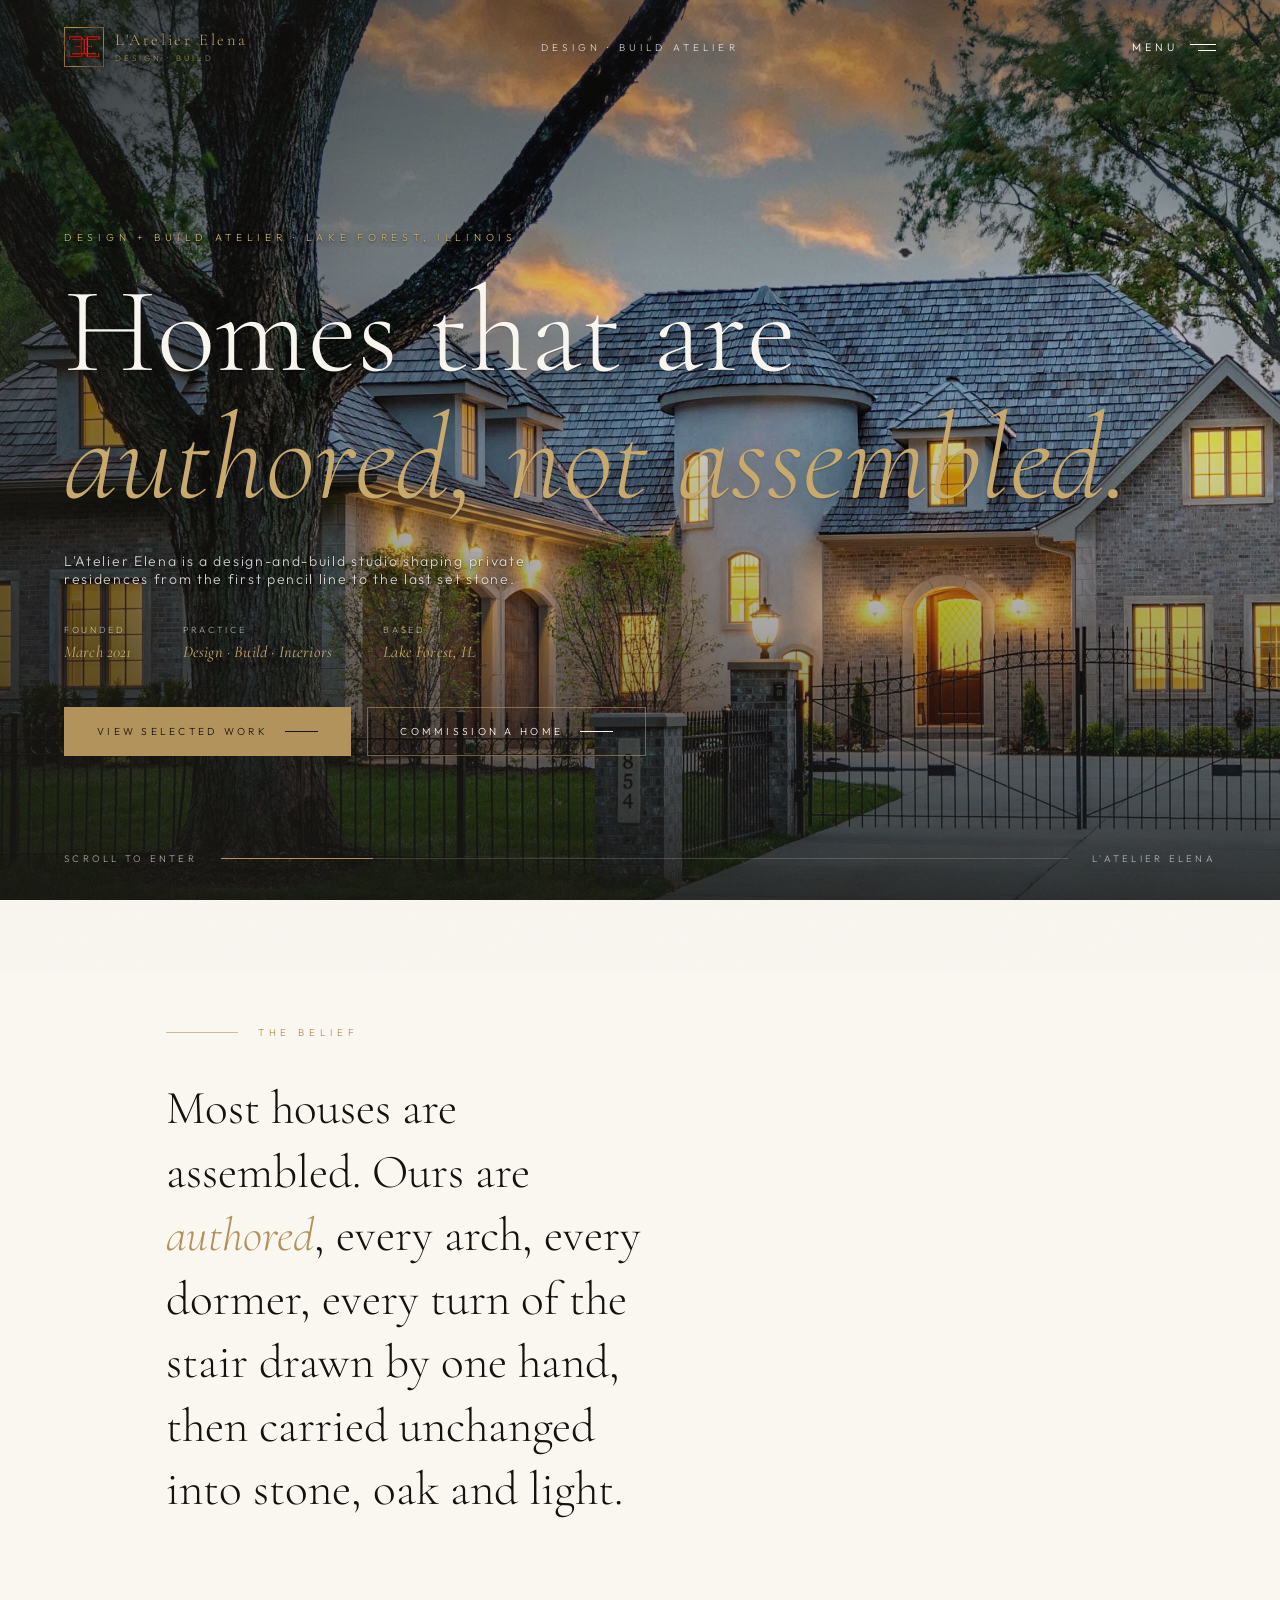
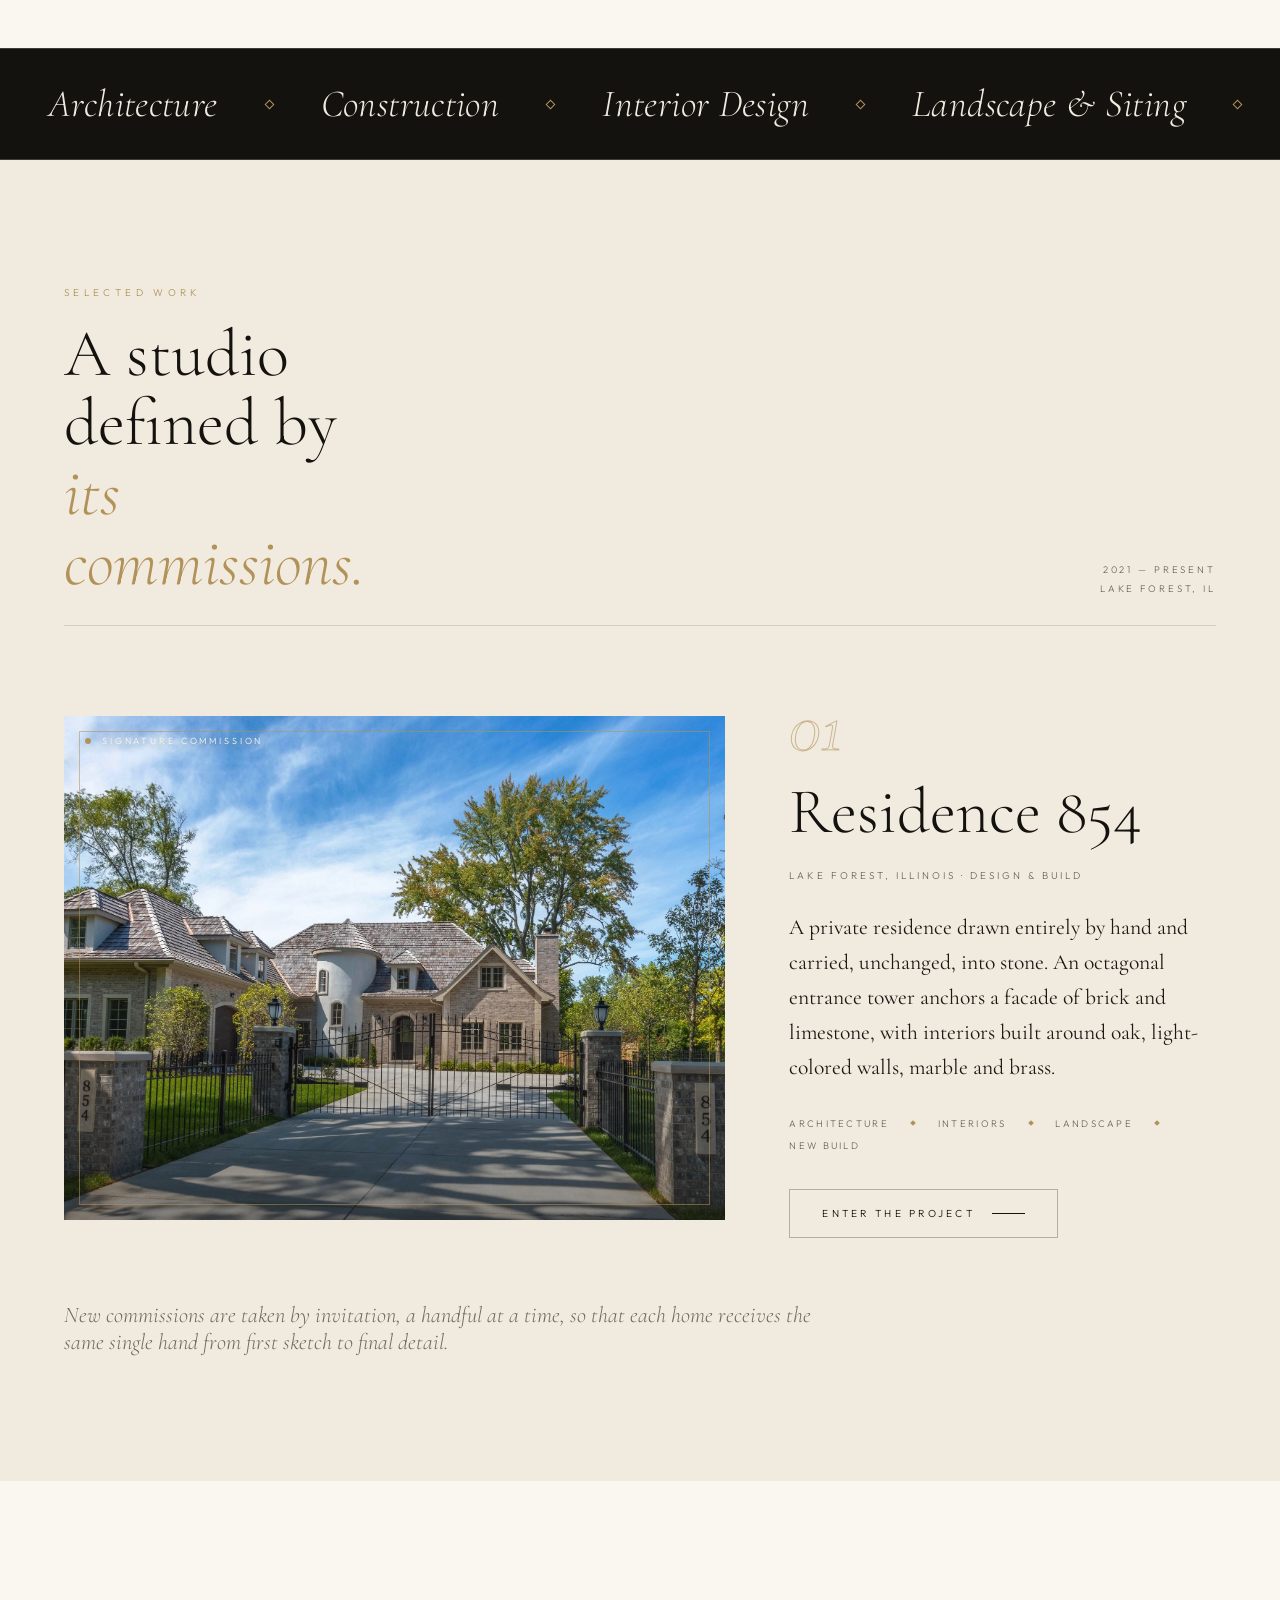
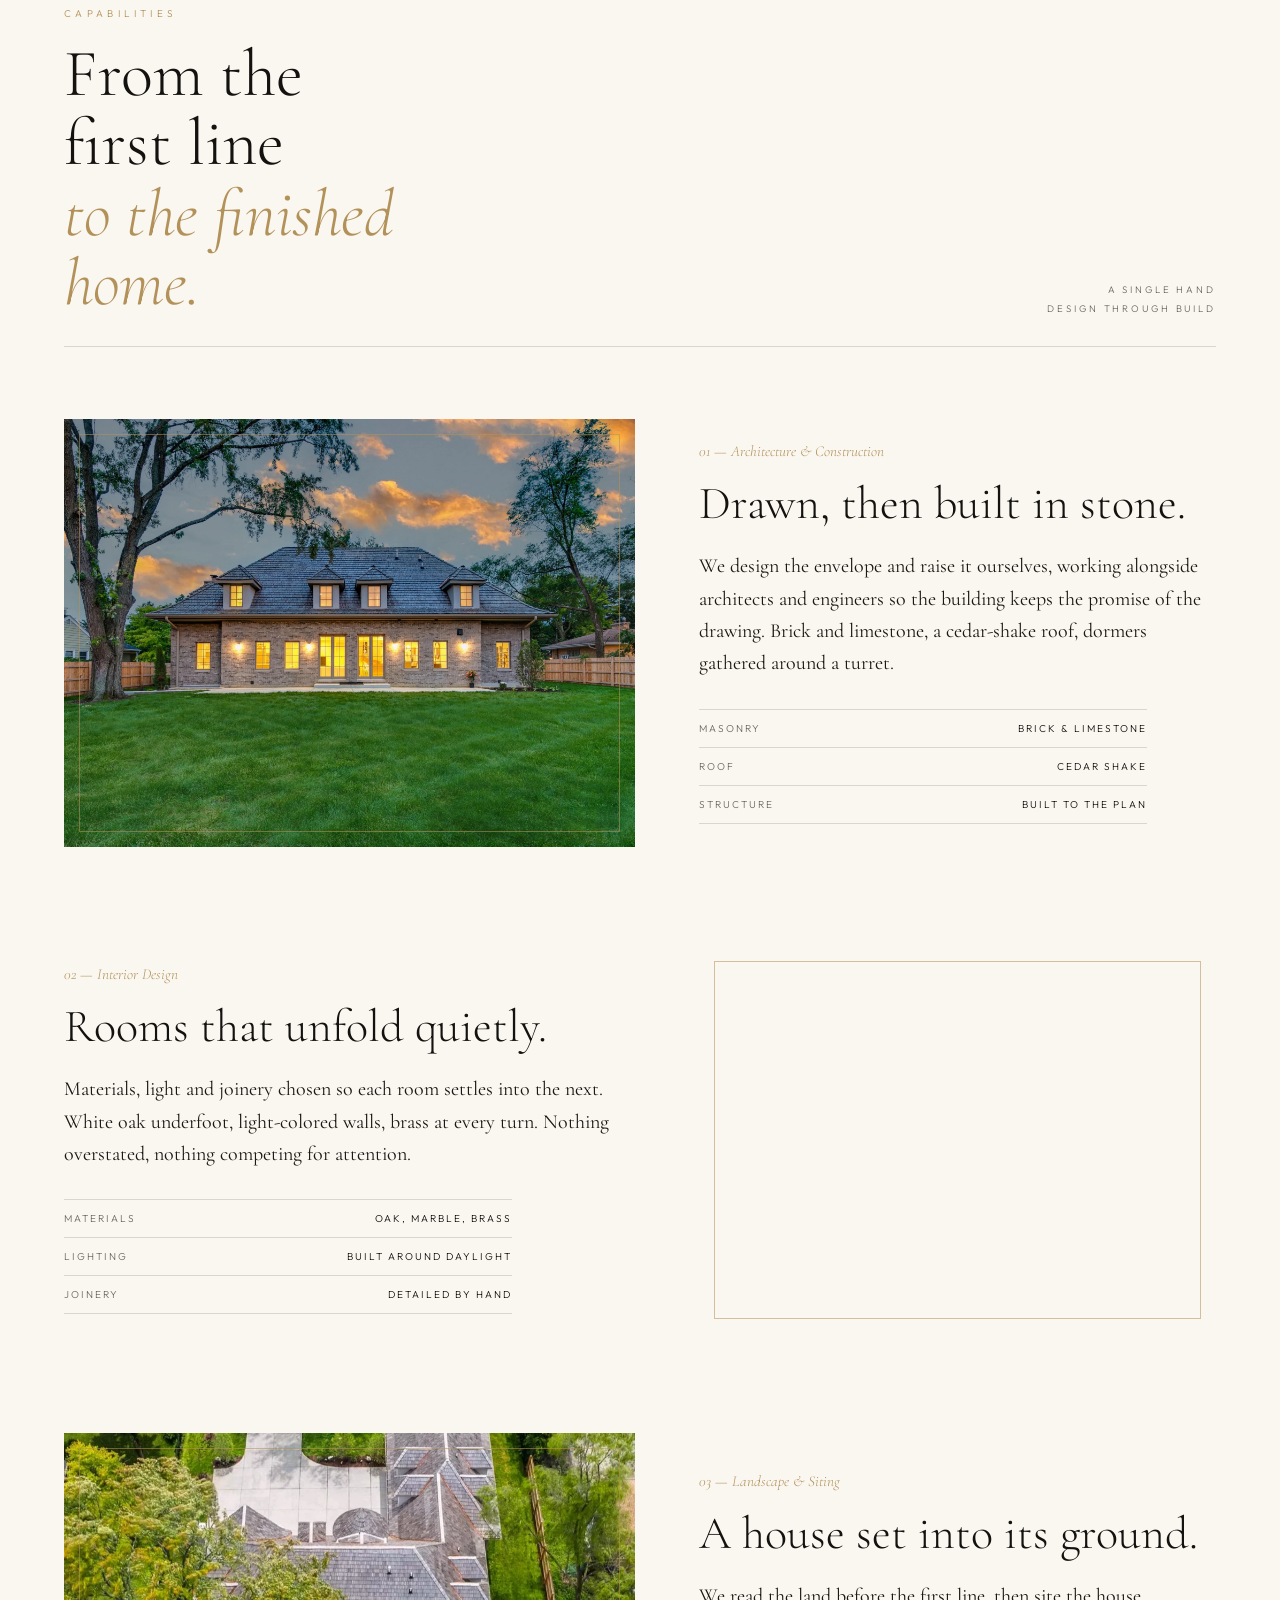
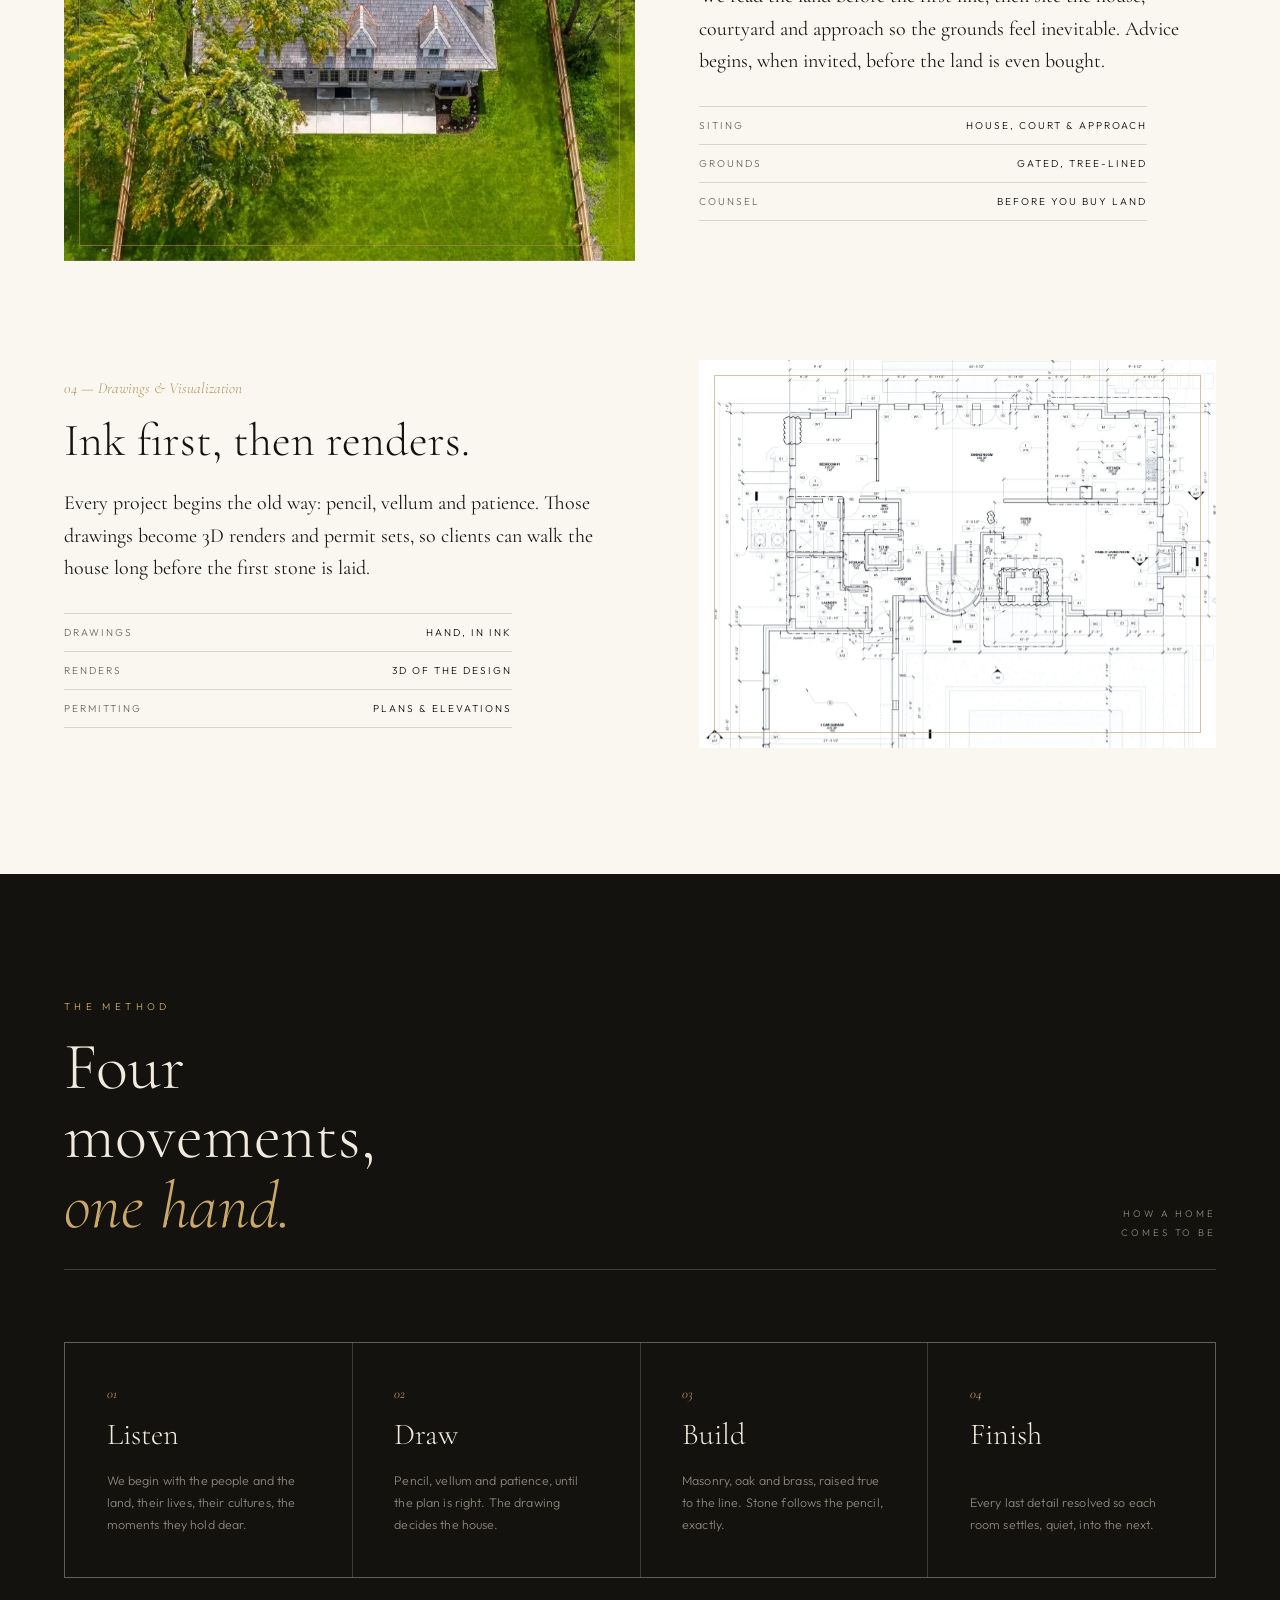
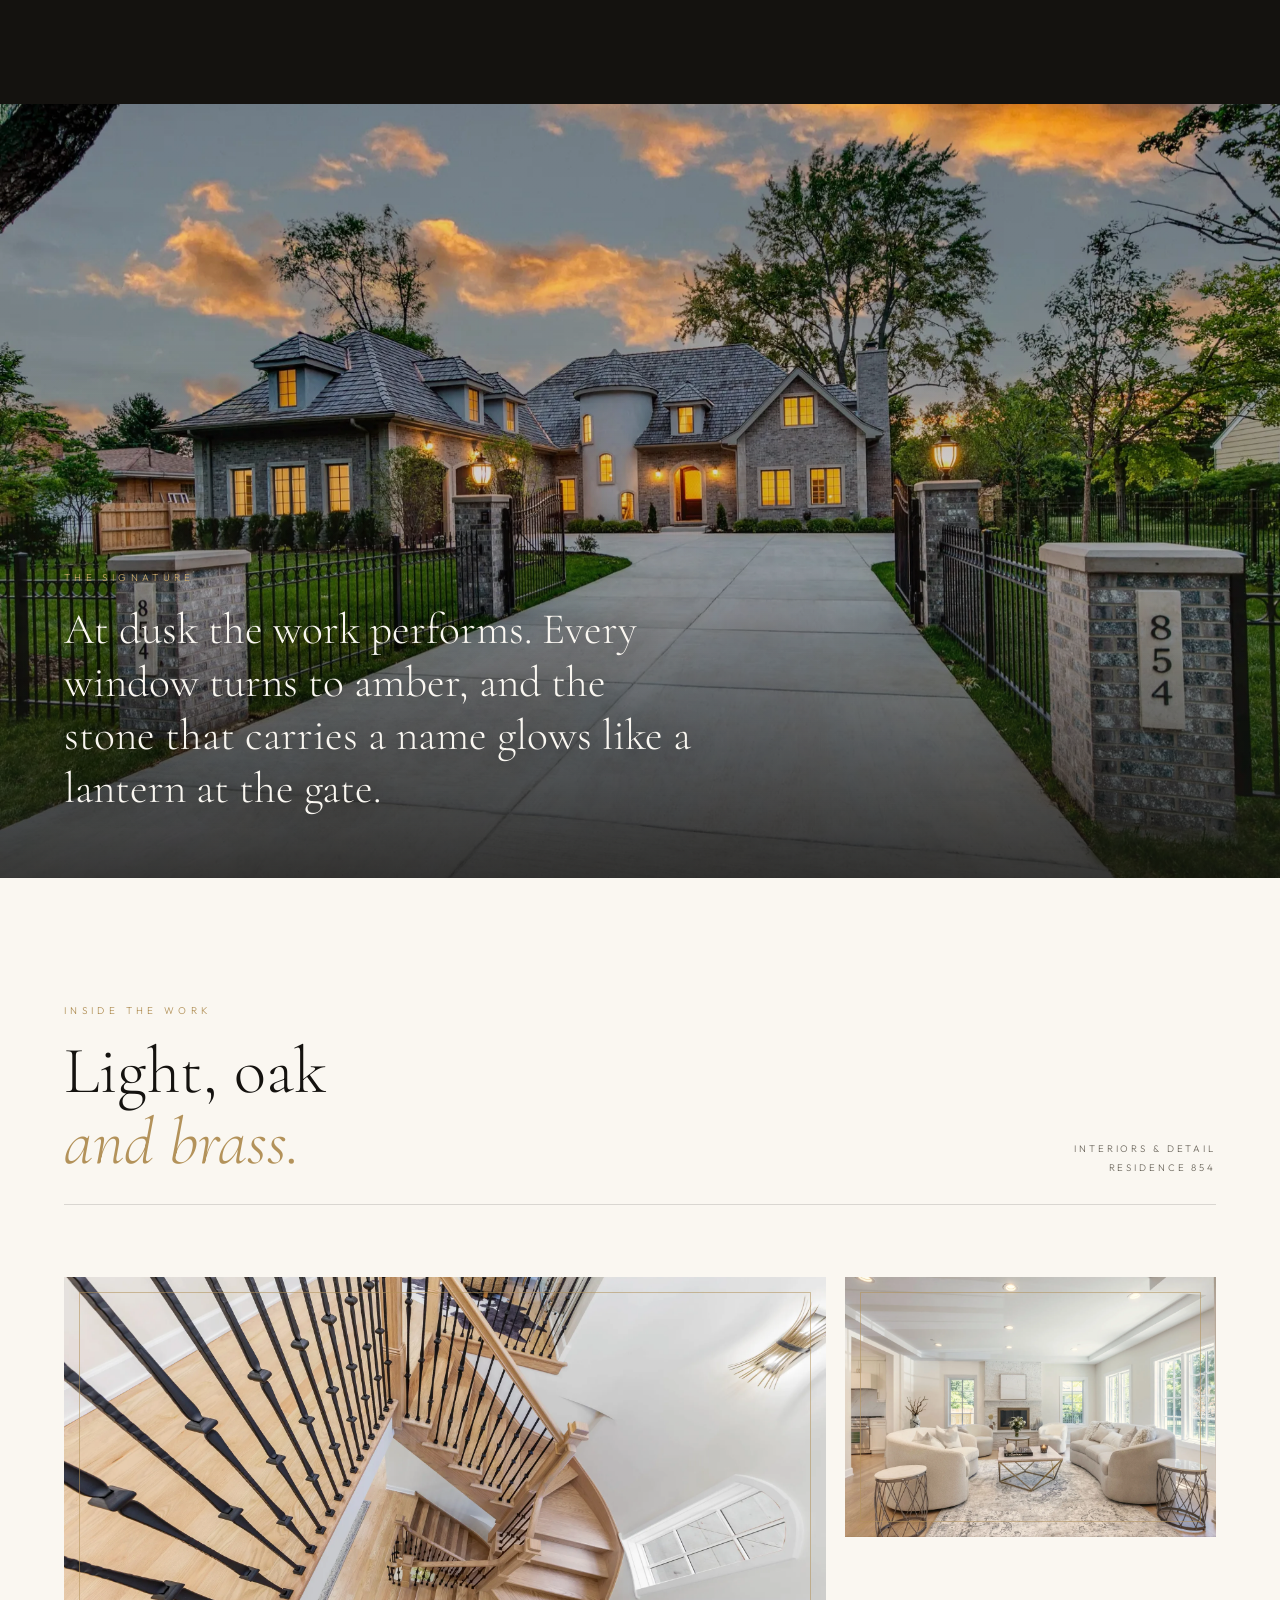
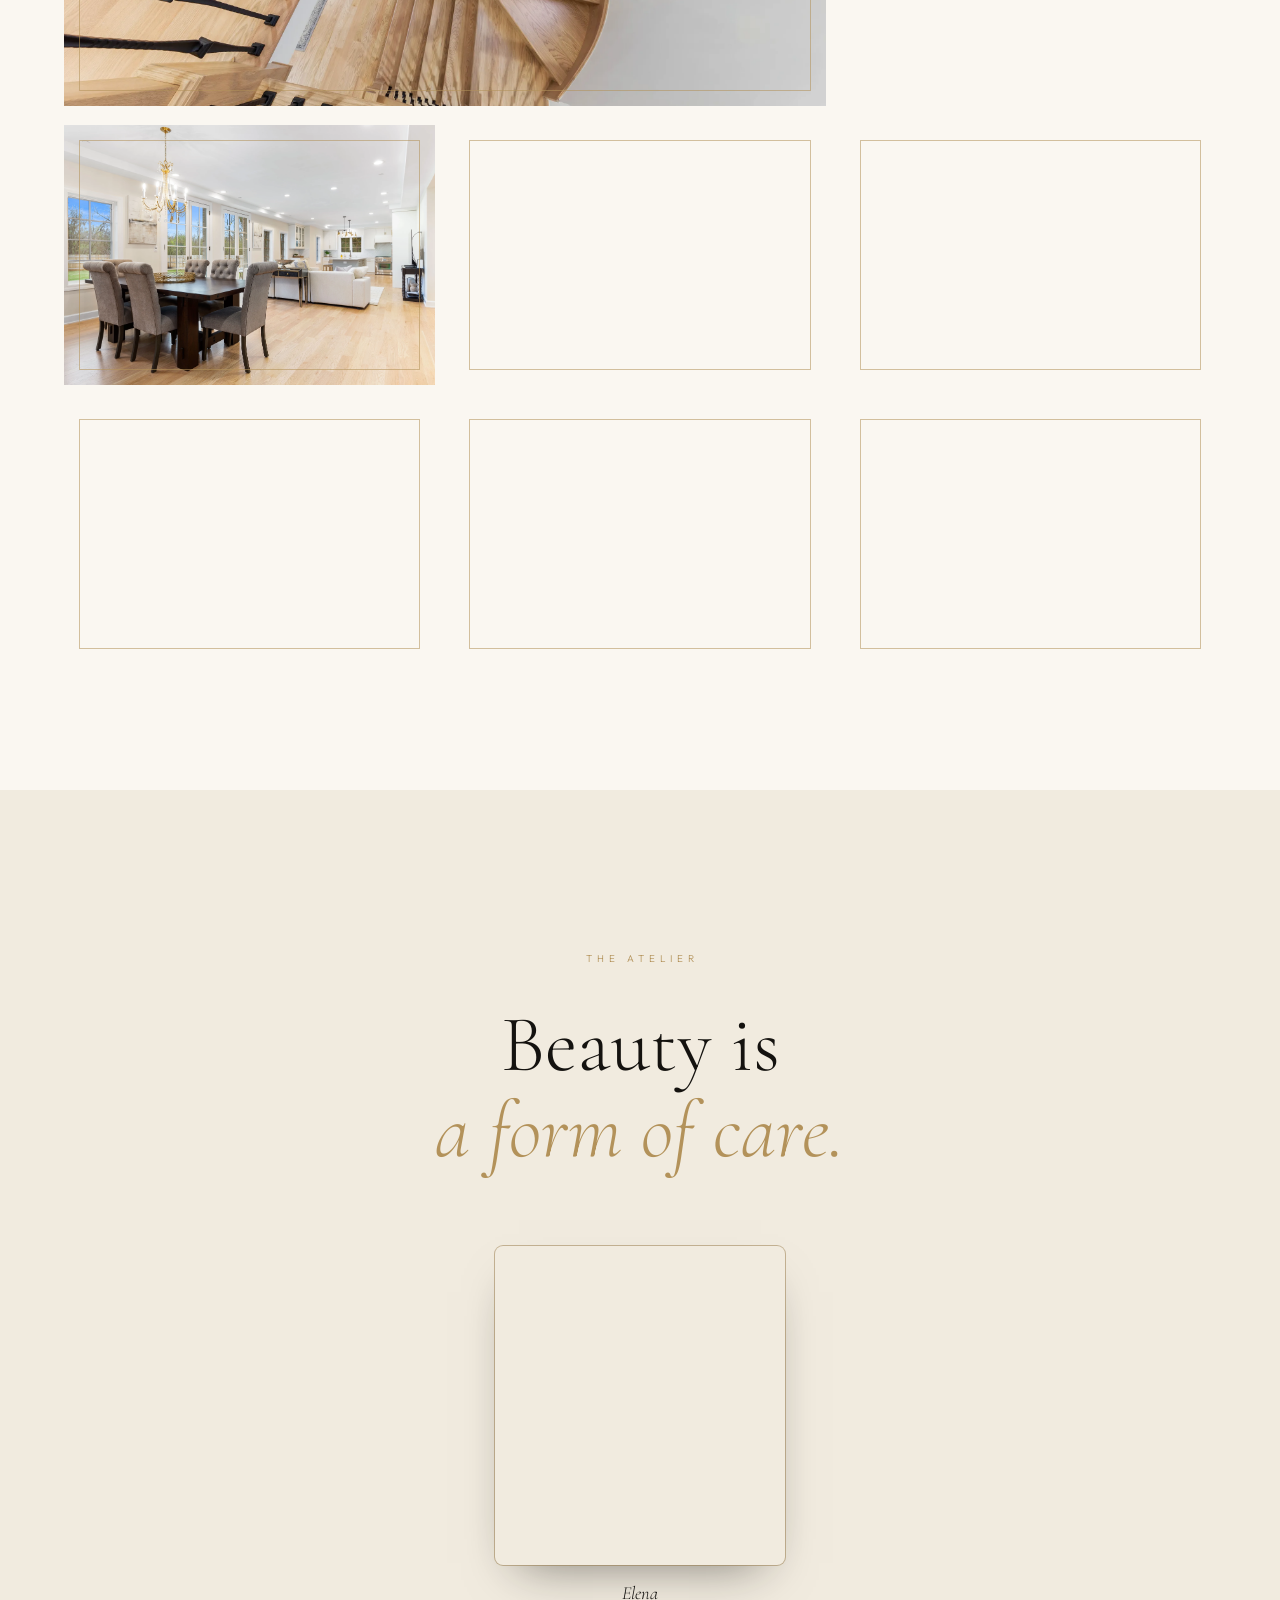
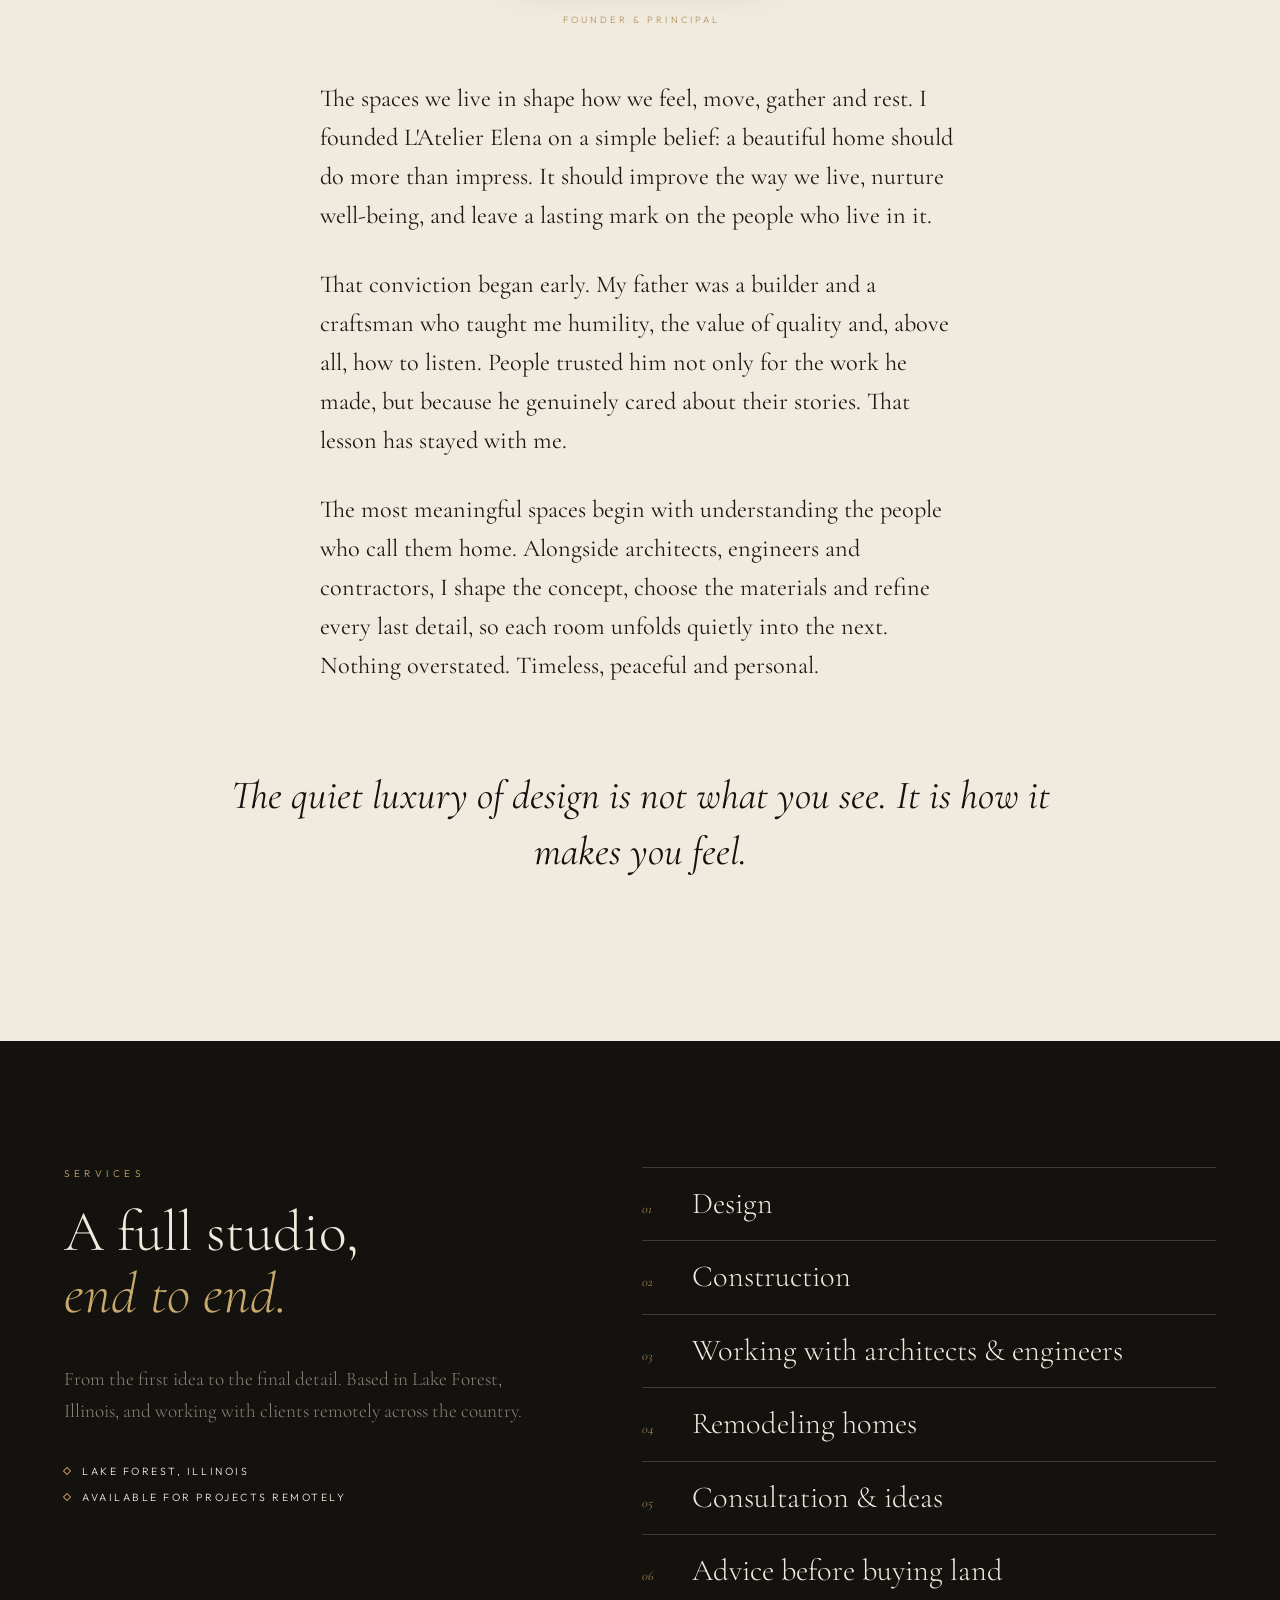
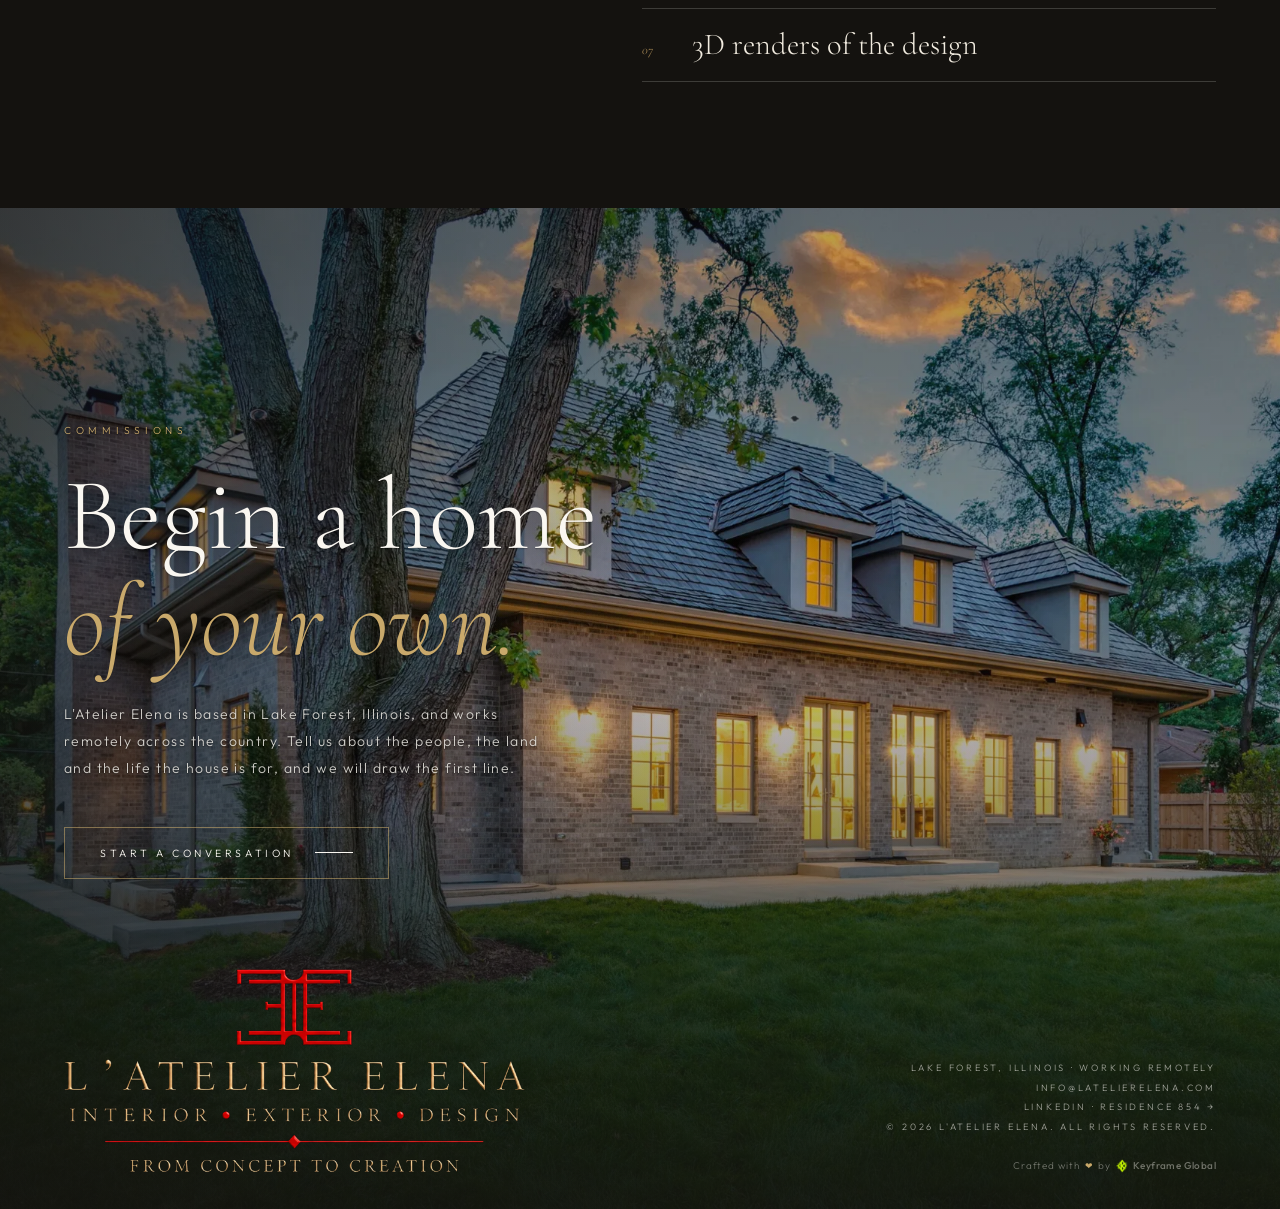
==== index.html @ b3c8d5c7 "Initial Launch02" ====
<!DOCTYPE html>
<html lang="en">
<head>
  <meta charset="UTF-8" />
  <meta name="viewport" content="width=device-width, initial-scale=1.0" />
  <script>try{if(sessionStorage.getItem('lae_seen'))document.documentElement.classList.add('no-intro');}catch(e){}</script>
  <title>L'Atelier Elena | Design &amp; Build Studio in Lake Forest, IL</title>
  <meta name="description" content="L'Atelier Elena is a design-and-build studio in Lake Forest, Illinois, shaping private residences from the first pencil line to the last set stone. Architecture, interiors and construction, by a single hand." />
  <link rel="canonical" href="https://latelierelena.com/" />
  <meta name="robots" content="index, follow, max-image-preview:large, max-snippet:-1, max-video-preview:-1" />
  <meta name="author" content="L'Atelier Elena" />
  <meta name="theme-color" content="#14120f" />
  <meta name="keywords" content="design build studio, custom home builder, luxury residential architecture, interior design, Lake Forest Illinois, private residence, French country home" />

  <!-- Open Graph -->
  <meta property="og:type" content="website" />
  <meta property="og:site_name" content="L'Atelier Elena" />
  <meta property="og:locale" content="en_US" />
  <meta property="og:url" content="https://latelierelena.com/" />
  <meta property="og:title" content="L'Atelier Elena | Design &amp; Build Studio" />
  <meta property="og:description" content="Homes that are authored, not assembled. A design-and-build atelier in Lake Forest, Illinois." />
  <meta property="og:image" content="https://latelierelena.com/assets/img/og-home.jpg" />
  <meta property="og:image:width" content="1200" />
  <meta property="og:image:height" content="630" />
  <meta property="og:image:alt" content="A stone residence by L'Atelier Elena glowing at dusk" />

  <!-- Twitter -->
  <meta name="twitter:card" content="summary_large_image" />
  <meta name="twitter:title" content="L'Atelier Elena | Design &amp; Build Studio" />
  <meta name="twitter:description" content="Homes that are authored, not assembled. A design-and-build atelier in Lake Forest, Illinois." />
  <meta name="twitter:image" content="https://latelierelena.com/assets/img/og-home.jpg" />

  <link rel="icon" type="image/png" sizes="256x256" href="assets/img/favicon-256.png" />
  <link rel="icon" type="image/png" sizes="32x32" href="assets/img/favicon-32.png" />
  <link rel="apple-touch-icon" href="assets/img/favicon-256.png" />
  <link rel="manifest" href="site.webmanifest" />

  <link rel="preconnect" href="https://fonts.googleapis.com" />
  <link rel="preconnect" href="https://fonts.gstatic.com" crossorigin />
  <link href="https://fonts.googleapis.com/css2?family=Cormorant+Garamond:ital,wght@0,300;0,400;0,500;1,300;1,400&family=Outfit:wght@200;300;400;500&display=swap" rel="stylesheet" />
  <link rel="stylesheet" href="css/base.css" />
  <link rel="stylesheet" href="css/studio.css" />

  <script type="application/ld+json">
  {
    "@context": "https://schema.org",
    "@graph": [
      {
        "@type": ["Organization", "LocalBusiness", "HomeAndConstructionBusiness"],
        "@id": "https://latelierelena.com/#studio",
        "name": "L'Atelier Elena",
        "alternateName": "L'Atelier Elena | Design & Build",
        "url": "https://latelierelena.com/",
        "image": "https://latelierelena.com/assets/img/og-home.jpg",
        "logo": "https://latelierelena.com/assets/img/elena-wordmark.png",
        "email": "info@latelierelena.com",
        "description": "A design-and-build studio in Lake Forest, Illinois, shaping private residences from the first pencil line to the last set stone.",
        "slogan": "Homes that are authored, not assembled.",
        "foundingDate": "2021",
        "founder": { "@id": "https://latelierelena.com/#elena" },
        "address": {
          "@type": "PostalAddress",
          "addressLocality": "Lake Forest",
          "addressRegion": "IL",
          "addressCountry": "US"
        },
        "areaServed": { "@type": "Country", "name": "United States" },
        "knowsAbout": ["Residential architecture", "Interior design", "Custom home construction", "Landscape siting", "3D visualization", "Home remodeling"],
        "sameAs": ["https://www.linkedin.com/in/elena-c-cracaoanu/"]
      },
      {
        "@type": "Person",
        "@id": "https://latelierelena.com/#elena",
        "name": "Elena",
        "jobTitle": "Founder & Principal",
        "worksFor": { "@id": "https://latelierelena.com/#studio" },
        "image": "https://latelierelena.com/assets/img/elena-portrait.webp",
        "sameAs": ["https://www.linkedin.com/in/elena-c-cracaoanu/"]
      },
      {
        "@type": "WebSite",
        "@id": "https://latelierelena.com/#website",
        "url": "https://latelierelena.com/",
        "name": "L'Atelier Elena",
        "inLanguage": "en-US",
        "publisher": { "@id": "https://latelierelena.com/#studio" }
      },
      {
        "@type": "WebPage",
        "@id": "https://latelierelena.com/#webpage",
        "url": "https://latelierelena.com/",
        "name": "L'Atelier Elena | Design & Build Studio in Lake Forest, IL",
        "isPartOf": { "@id": "https://latelierelena.com/#website" },
        "about": { "@id": "https://latelierelena.com/#studio" },
        "primaryImageOfPage": "https://latelierelena.com/assets/img/og-home.jpg"
      }
    ]
  }
  </script>
</head>
<body>

  <!-- ===================== PRELOADER ===================== -->
  <div class="preloader" id="preloader">
    <div class="preloader-inner">
      <div class="preloader-mark">
        <img class="preloader-logo" src="assets/img/elena-wordmark.png" alt="L'Atelier Elena | Design + Build" />
      </div>
      <div class="preloader-count" id="preloaderCount">0</div>
    </div>
    <div class="preloader-line"><span id="preloaderBar"></span></div>
  </div>

  <!-- ===================== GRAIN / PROGRESS ===================== -->
  <div class="grain" aria-hidden="true"></div>
  <div class="progress" aria-hidden="true"><span id="progressBar"></span></div>

  <!-- ===================== HEADER ===================== -->
  <header class="header" id="header">
    <a href="#hero" class="header-mark" data-scroll aria-label="L'Atelier Elena, back to top">
      <img class="header-logo" src="assets/img/elena-monogram.png" alt="" />
      <span class="header-mark-text">L'Atelier Elena<span class="header-mark-sub">Design &middot; Build</span></span>
    </a>
    <div class="header-center">Design &middot; Build Atelier</div>
    <button class="menu-btn" id="menuBtn" aria-label="Open menu" aria-expanded="false">
      <span class="menu-btn-text" data-open="Menu" data-close="Close">Menu</span>
      <span class="menu-btn-lines"><i></i><i></i></span>
    </button>
  </header>

  <!-- ===================== MENU OVERLAY ===================== -->
  <nav class="menu" id="menu" aria-hidden="true">
    <div class="menu-bg"></div>
    <div class="menu-inner">
      <ol class="menu-list">
        <li><a class="menu-link" href="#work" data-scroll><em>01</em><span class="menu-link-mask"><span class="menu-link-text">Selected Work</span></span></a></li>
        <li><a class="menu-link" href="#approach" data-scroll><em>02</em><span class="menu-link-mask"><span class="menu-link-text">Capabilities</span></span></a></li>
        <li><a class="menu-link" href="#method" data-scroll><em>03</em><span class="menu-link-mask"><span class="menu-link-text">The Method</span></span></a></li>
        <li><a class="menu-link" href="#atelier" data-scroll><em>04</em><span class="menu-link-mask"><span class="menu-link-text">The Atelier</span></span></a></li>
        <li><a class="menu-link" href="#services" data-scroll><em>05</em><span class="menu-link-mask"><span class="menu-link-text">Services</span></span></a></li>
        <li><a class="menu-link" href="#contact" data-scroll><em>06</em><span class="menu-link-mask"><span class="menu-link-text">Contact</span></span></a></li>
      </ol>
      <div class="menu-foot">
        <span><a href="residence-854.html" style="color:var(--brass-bright);text-decoration:none;letter-spacing:0.3em;">Residence 854 &mdash; the project &rarr;</a></span>
        <span>Lake Forest, Illinois &middot; Working remotely</span>
      </div>
    </div>
  </nav>

  <main id="main">

    <!-- ===================== HERO : THE FIRM ===================== -->
    <section class="hero" id="hero">
      <div class="hero-media">
        <img class="hero-img" id="heroImg" fetchpriority="high" decoding="async" src="assets/img/ext-approach-dusk.webp" alt="A stone residence by L'Atelier Elena glowing at dusk, gated approach lit beneath a sunset sky" />
        <div class="hero-veil"></div>
      </div>
      <div class="hero-content">
        <p class="hero-eyebrow"><span class="line"><span class="line-inner">Design + Build Atelier &middot; Lake Forest, Illinois</span></span></p>
        <h1 class="hero-title">
          <span class="line"><span class="line-inner">Homes that are</span></span>
          <span class="line"><span class="line-inner"><em>authored, not assembled.</em></span></span>
        </h1>
        <p class="hero-sub"><span class="line"><span class="line-inner">L'Atelier Elena is a design-and-build studio shaping private residences from the first pencil line to the last set stone.</span></span></p>
        <div class="hero-meta">
          <span>Founded<b>March 2021</b></span>
          <span>Practice<b>Design &middot; Build &middot; Interiors</b></span>
          <span>Based<b>Lake Forest, IL</b></span>
        </div>
        <div class="hero-actions">
          <a class="btn btn-solid" href="#work" data-scroll><span>View selected work</span><i aria-hidden="true"></i></a>
          <a class="btn btn-ghost" href="#contact" data-scroll><span>Commission a home</span><i aria-hidden="true"></i></a>
        </div>
      </div>
      <div class="hero-foot">
        <span class="hero-foot-item">Scroll to enter</span>
        <span class="hero-scrollline" aria-hidden="true"></span>
        <span class="hero-foot-item">L'Atelier Elena</span>
      </div>
    </section>

    <!-- ===================== MANIFESTO ===================== -->
    <section class="section manifesto section-bone">
      <div class="manifesto-inner">
        <p class="manifesto-kicker">The belief</p>
        <p class="manifesto-text reveal">Most houses are assembled. Ours are <em>authored</em>, every arch, every dormer, every turn of the stair drawn by one hand, then carried unchanged into stone, oak and light.</p>
      </div>
    </section>

    <!-- ===================== MARQUEE : DISCIPLINES ===================== -->
    <div class="marquee" aria-hidden="true">
      <div class="marquee-track" id="marqueeTrack">
        <span class="marquee-item">Architecture</span><i class="marquee-sep"></i>
        <span class="marquee-item">Construction</span><i class="marquee-sep"></i>
        <span class="marquee-item">Interior Design</span><i class="marquee-sep"></i>
        <span class="marquee-item">Landscape &amp; Siting</span><i class="marquee-sep"></i>
        <span class="marquee-item">Remodeling</span><i class="marquee-sep"></i>
        <span class="marquee-item">3D Visualization</span><i class="marquee-sep"></i>
        <span class="marquee-item">Consultation</span><i class="marquee-sep"></i>
        <span class="marquee-item">Architecture</span><i class="marquee-sep"></i>
        <span class="marquee-item">Construction</span><i class="marquee-sep"></i>
        <span class="marquee-item">Interior Design</span><i class="marquee-sep"></i>
        <span class="marquee-item">Landscape &amp; Siting</span><i class="marquee-sep"></i>
        <span class="marquee-item">Remodeling</span><i class="marquee-sep"></i>
        <span class="marquee-item">3D Visualization</span><i class="marquee-sep"></i>
        <span class="marquee-item">Consultation</span><i class="marquee-sep"></i>
      </div>
    </div>

    <!-- ===================== SELECTED WORK ===================== -->
    <section class="section section-cream" id="work">
      <div class="wrap">
        <header class="shead">
          <div class="shead-l">
            <p class="shead-kicker">Selected Work</p>
            <h2 class="shead-title"><span class="line"><span class="line-inner">A studio defined by</span></span><span class="line"><span class="line-inner"><em>its commissions.</em></span></span></h2>
          </div>
          <p class="shead-meta">2021 &mdash; Present<br />Lake Forest, IL</p>
        </header>

        <div class="feature">
          <a class="feature-media" href="residence-854.html" data-clip data-cursor="Enter">
            <span class="feature-badge"><i></i>Signature Commission</span>
            <img loading="lazy" decoding="async" src="assets/img/ext-front-gated-day.webp" alt="Residence 854 in daylight, gated brick and limestone facade with a cedar-shake roof" />
          </a>
          <div class="feature-info">
            <p class="feature-no">01</p>
            <h3 class="feature-title"><a href="residence-854.html">Residence 854</a></h3>
            <p class="feature-loc">Lake Forest, Illinois &middot; Design &amp; Build</p>
            <p class="feature-desc reveal">A private residence drawn entirely by hand and carried, unchanged, into stone. An octagonal entrance tower anchors a facade of brick and limestone, with interiors built around oak, light-colored walls, marble and brass.</p>
            <ul class="feature-tags">
              <li>Architecture</li>
              <li>Interiors</li>
              <li>Landscape</li>
              <li>New build</li>
            </ul>
            <a class="btn btn-line" href="residence-854.html" data-cursor="Enter"><span>Enter the project</span><i aria-hidden="true"></i></a>
          </div>
        </div>

        <p class="reveal" style="margin-top:clamp(3rem,7vh,5rem);max-width:34em;font-family:var(--serif);font-style:italic;font-size:clamp(1.05rem,1.8vw,1.4rem);color:var(--muted-dark);">New commissions are taken by invitation, a handful at a time, so that each home receives the same single hand from first sketch to final detail.</p>
      </div>
    </section>

    <!-- ===================== CAPABILITIES ===================== -->
    <section class="section section-bone" id="approach">
      <div class="wrap">
        <header class="shead">
          <div class="shead-l">
            <p class="shead-kicker">Capabilities</p>
            <h2 class="shead-title"><span class="line"><span class="line-inner">From the first line</span></span><span class="line"><span class="line-inner"><em>to the finished home.</em></span></span></h2>
          </div>
          <p class="shead-meta">A single hand<br />Design through build</p>
        </header>

        <div class="cap-row">
          <figure class="cap-media media" data-clip data-cursor="View" data-lightbox>
            <img loading="lazy" decoding="async" src="assets/img/ext-rear-dusk.webp" alt="Rear elevation at dusk, lanterns lit across the garden facade" />
          </figure>
          <div class="cap-copy">
            <span class="cap-no">01 &mdash; Architecture &amp; Construction</span>
            <h3 class="cap-title">Drawn, then built in stone.</h3>
            <p class="cap-text reveal">We design the envelope and raise it ourselves, working alongside architects and engineers so the building keeps the promise of the drawing. Brick and limestone, a cedar-shake roof, dormers gathered around a turret.</p>
            <ul class="cap-list">
              <li><span>Masonry</span><b>Brick &amp; limestone</b></li>
              <li><span>Roof</span><b>Cedar shake</b></li>
              <li><span>Structure</span><b>Built to the plan</b></li>
            </ul>
          </div>
        </div>

        <div class="cap-row rev">
          <figure class="cap-media media" data-clip data-cursor="View" data-lightbox>
            <img loading="lazy" decoding="async" src="assets/img/int-fireplace.webp" alt="Sitting room with a stone fireplace, a soft armchair and framed art" />
          </figure>
          <div class="cap-copy">
            <span class="cap-no">02 &mdash; Interior Design</span>
            <h3 class="cap-title">Rooms that unfold quietly.</h3>
            <p class="cap-text reveal">Materials, light and joinery chosen so each room settles into the next. White oak underfoot, light-colored walls, brass at every turn. Nothing overstated, nothing competing for attention.</p>
            <ul class="cap-list">
              <li><span>Materials</span><b>Oak, marble, brass</b></li>
              <li><span>Lighting</span><b>Built around daylight</b></li>
              <li><span>Joinery</span><b>Detailed by hand</b></li>
            </ul>
          </div>
        </div>

        <div class="cap-row">
          <figure class="cap-media media" data-clip data-cursor="View" data-lightbox>
            <img loading="lazy" decoding="async" src="assets/img/aerial-wide.webp" alt="Aerial view of the residence within its tree-lined grounds" style="object-position:center 18%;" />
          </figure>
          <div class="cap-copy">
            <span class="cap-no">03 &mdash; Landscape &amp; Siting</span>
            <h3 class="cap-title">A house set into its ground.</h3>
            <p class="cap-text reveal">We read the land before the first line, then site the house, courtyard and approach so the grounds feel inevitable. Advice begins, when invited, before the land is even bought.</p>
            <ul class="cap-list">
              <li><span>Siting</span><b>House, court &amp; approach</b></li>
              <li><span>Grounds</span><b>Gated, tree-lined</b></li>
              <li><span>Counsel</span><b>Before you buy land</b></li>
            </ul>
          </div>
        </div>

        <div class="cap-row rev">
          <figure class="cap-media media" data-clip data-cursor="View" data-lightbox>
            <img loading="lazy" decoding="async" src="assets/img/plan-first-floor.webp" alt="First floor plan of the residence" />
          </figure>
          <div class="cap-copy">
            <span class="cap-no">04 &mdash; Drawings &amp; Visualization</span>
            <h3 class="cap-title">Ink first, then renders.</h3>
            <p class="cap-text reveal">Every project begins the old way: pencil, vellum and patience. Those drawings become 3D renders and permit sets, so clients can walk the house long before the first stone is laid.</p>
            <ul class="cap-list">
              <li><span>Drawings</span><b>Hand, in ink</b></li>
              <li><span>Renders</span><b>3D of the design</b></li>
              <li><span>Permitting</span><b>Plans &amp; elevations</b></li>
            </ul>
          </div>
        </div>
      </div>
    </section>

    <!-- ===================== METHOD ===================== -->
    <section class="section section-ink" id="method">
      <div class="wrap">
        <header class="shead">
          <div class="shead-l">
            <p class="shead-kicker">The Method</p>
            <h2 class="shead-title"><span class="line"><span class="line-inner">Four movements,</span></span><span class="line"><span class="line-inner"><em>one hand.</em></span></span></h2>
          </div>
          <p class="shead-meta">How a home<br />comes to be</p>
        </header>
        <div class="steps">
          <div class="step">
            <span class="step-no">01</span>
            <h3 class="step-title">Listen</h3>
            <p class="step-text">We begin with the people and the land, their lives, their cultures, the moments they hold dear.</p>
          </div>
          <div class="step">
            <span class="step-no">02</span>
            <h3 class="step-title">Draw</h3>
            <p class="step-text">Pencil, vellum and patience, until the plan is right. The drawing decides the house.</p>
          </div>
          <div class="step">
            <span class="step-no">03</span>
            <h3 class="step-title">Build</h3>
            <p class="step-text">Masonry, oak and brass, raised true to the line. Stone follows the pencil, exactly.</p>
          </div>
          <div class="step">
            <span class="step-no">04</span>
            <h3 class="step-title">Finish</h3>
            <p class="step-text">Every last detail resolved so each room settles, quiet, into the next.</p>
          </div>
        </div>
      </div>
    </section>

    <!-- ===================== FULL-BLEED BAND ===================== -->
    <section class="band">
      <figure class="media" data-parallax style="position:absolute;inset:0;">
        <img loading="lazy" decoding="async" src="assets/img/ext-gate-dusk.webp" alt="Gated stone entrance at dusk, pillars marked 854 glowing like lanterns" />
      </figure>
      <div class="band-veil"></div>
      <div class="band-cap">
        <p class="band-kicker">The signature</p>
        <p class="band-line reveal">At dusk the work performs. Every window turns to amber, and the stone that carries a name glows like a lantern at the gate.</p>
      </div>
    </section>

    <!-- ===================== GALLERY : INSIDE THE WORK ===================== -->
    <section class="section section-bone" id="gallery">
      <div class="wrap">
        <header class="shead">
          <div class="shead-l">
            <p class="shead-kicker">Inside the work</p>
            <h2 class="shead-title"><span class="line"><span class="line-inner">Light, oak</span></span><span class="line"><span class="line-inner"><em>and brass.</em></span></span></h2>
          </div>
          <p class="shead-meta">Interiors &amp; detail<br />Residence 854</p>
        </header>
        <div class="gallery-grid">
          <figure class="gwide" data-lightbox data-cursor="View"><img loading="lazy" decoding="async" src="assets/img/int-stair-above.webp" alt="The oak staircase seen from above, coiling like a nautilus" /><figcaption>The stair, from above</figcaption></figure>
          <figure data-lightbox data-cursor="View"><img loading="lazy" decoding="async" src="assets/img/int-living-white.webp" alt="Bright white living room with large windows and curved sofas" /><figcaption>A study in white</figcaption></figure>
          <figure data-lightbox data-cursor="View"><img loading="lazy" decoding="async" src="assets/img/int-dining-open.webp" alt="Dining room set beneath a chandelier, opening to the kitchen beyond" /><figcaption>Under the chandelier</figcaption></figure>
          <figure data-lightbox data-cursor="View"><img loading="lazy" decoding="async" src="assets/img/int-kitchen.webp" alt="Kitchen with a long island, brass bar stools and glass pendant lights" /><figcaption>Brass &amp; light</figcaption></figure>
          <figure data-lightbox data-cursor="View"><img loading="lazy" decoding="async" src="assets/img/int-bath-marble.webp" alt="Marble master bath with a freestanding tub, brass fittings and a chandelier" /><figcaption>The marble bath</figcaption></figure>
          <figure data-lightbox data-cursor="View"><img loading="lazy" decoding="async" src="assets/img/int-family-sectional.webp" alt="Great room with a sectional sofa, round mirror and tall windows to the garden" /><figcaption>The great room</figcaption></figure>
          <figure data-lightbox data-cursor="View"><img loading="lazy" decoding="async" src="assets/img/int-entry-foyer.webp" alt="Arched carved-walnut door with leaded glass, framing the foyer and living room" /><figcaption>The arrival</figcaption></figure>
          <figure data-lightbox data-cursor="View"><img loading="lazy" decoding="async" src="assets/img/int-living-flames.webp" alt="Bright living room with a lit fireplace, gilded mirror and curved seating" /><figcaption>The hearth, lit</figcaption></figure>
        </div>
      </div>
    </section>

    <!-- ===================== THE ATELIER : ABOUT ===================== -->
    <section class="ethos section-cream" id="atelier">
      <div class="ethos-inner">
        <p class="ethos-kicker">The Atelier</p>
        <h2 class="ethos-statement">
          <span class="line"><span class="line-inner">Beauty is</span></span>
          <span class="line"><span class="line-inner"><em>a form of care.</em></span></span>
        </h2>
        <figure class="ethos-portrait reveal">
          <img loading="lazy" decoding="async" src="assets/img/elena-portrait.webp" alt="Elena, founder and principal of L'Atelier Elena" />
          <figcaption>Elena<span>Founder &amp; Principal</span></figcaption>
        </figure>
        <div class="ethos-body">
          <p data-words>The spaces we live in shape how we feel, move, gather and rest. I founded L'Atelier Elena on a simple belief: a beautiful home should do more than impress. It should improve the way we live, nurture well-being, and leave a lasting mark on the people who live in it.</p>
          <p data-words>That conviction began early. My father was a builder and a craftsman who taught me humility, the value of quality and, above all, how to listen. People trusted him not only for the work he made, but because he genuinely cared about their stories. That lesson has stayed with me.</p>
          <p data-words>The most meaningful spaces begin with understanding the people who call them home. Alongside architects, engineers and contractors, I shape the concept, choose the materials and refine every last detail, so each room unfolds quietly into the next. Nothing overstated. Timeless, peaceful and personal.</p>
        </div>
        <p class="ethos-coda" data-words>The quiet luxury of design is not what you see. It is how it makes you feel.</p>
      </div>
    </section>

    <!-- ===================== SERVICES + LOCATION ===================== -->
    <section class="practice" id="services">
      <div class="practice-grid">
        <div class="practice-lead">
          <p class="practice-kicker">Services</p>
          <h2 class="practice-title">
            <span class="line"><span class="line-inner">A full studio,</span></span>
            <span class="line"><span class="line-inner"><em>end to end.</em></span></span>
          </h2>
          <p class="practice-intro">From the first idea to the final detail. Based in Lake Forest, Illinois, and working with clients remotely across the country.</p>
          <p class="practice-loc">
            <span><i aria-hidden="true"></i>Lake Forest, Illinois</span>
            <span><i aria-hidden="true"></i>Available for projects remotely</span>
          </p>
        </div>
        <ul class="service-list">
          <li><span class="service-no">01</span><span class="service-name">Design</span></li>
          <li><span class="service-no">02</span><span class="service-name">Construction</span></li>
          <li><span class="service-no">03</span><span class="service-name">Working with architects &amp; engineers</span></li>
          <li><span class="service-no">04</span><span class="service-name">Remodeling homes</span></li>
          <li><span class="service-no">05</span><span class="service-name">Consultation &amp; ideas</span></li>
          <li><span class="service-no">06</span><span class="service-name">Advice before buying land</span></li>
          <li><span class="service-no">07</span><span class="service-name">3D renders of the design</span></li>
        </ul>
      </div>
    </section>

    <!-- ===================== CONTACT / OUTRO ===================== -->
    <section class="outro" id="contact">
      <div class="outro-media">
        <img loading="lazy" decoding="async" src="assets/img/ext-rear-corner-dusk.webp" alt="Rear corner of the residence at dusk, windows glowing warm" />
        <div class="outro-veil"></div>
      </div>
      <div class="outro-content">
        <p class="outro-eyebrow">Commissions</p>
        <h2 class="outro-title">
          <span class="line"><span class="line-inner">Begin a home</span></span>
          <span class="line"><span class="line-inner"><em>of your own.</em></span></span>
        </h2>
        <p class="outro-sub">L'Atelier Elena is based in Lake Forest, Illinois, and works remotely across the country. Tell us about the people, the land and the life the house is for, and we will draw the first line.</p>
        <a class="outro-cta" href="mailto:info@latelierelena.com?subject=A%20new%20commission" data-cursor="Write">
          <span>Start a conversation</span>
          <i aria-hidden="true"></i>
        </a>
      </div>
      <footer class="footer">
        <div class="footer-mark"><img class="footer-logo" src="assets/img/elena-wordmark.png" alt="L'Atelier Elena | Design + Build" /></div>
        <div class="footer-meta">
          <span>Lake Forest, Illinois &middot; Working remotely</span>
          <span><a class="flink" href="mailto:info@latelierelena.com">info@latelierelena.com</a></span>
          <span><a class="flink" href="https://www.linkedin.com/in/elena-c-cracaoanu/" target="_blank" rel="noopener">LinkedIn</a> &middot; <a class="flink" href="residence-854.html">Residence 854 &rarr;</a></span>
          <span>&copy; <span id="year">2026</span> L'Atelier Elena. All rights reserved.</span>
          <a class="cine-badge" href="https://keyframeglobal.com/" target="_blank" rel="noopener" aria-label="Crafted by Keyframe Global">Crafted with <span class="kf-heart">&#10084;</span> by <img class="kf-mark" src="assets/img/keyframe-favicon.png" alt="" /> <b>Keyframe&nbsp;Global</b></a>
        </div>
      </footer>
    </section>

  </main>

  <!-- ===================== LIGHTBOX ===================== -->
  <div class="lightbox" id="lightbox" aria-hidden="true">
    <button class="lightbox-close" id="lightboxClose" aria-label="Close">Close</button>
    <figure class="lightbox-stage"><img id="lightboxImg" src="" alt="" /></figure>
  </div>

  <script src="https://cdn.jsdelivr.net/npm/gsap@3.12.5/dist/gsap.min.js"></script>
  <script src="https://cdn.jsdelivr.net/npm/gsap@3.12.5/dist/ScrollTrigger.min.js"></script>
  <script src="https://cdn.jsdelivr.net/npm/lenis@1.1.18/dist/lenis.min.js"></script>
  <script src="js/home.js"></script>
</body>
</html>
---- css/base.css ----
/* ============================================================
   ELENA | Design + Build | Residence 854
   ============================================================ */

:root {
  --ink: #14120f;
  --ink-soft: #1c1915;
  --cream: #f1ebdf;
  --bone: #faf7f1;
  --paper: #ece4d3;
  --brass: #b3925a;
  --brass-bright: #c9a96b;
  --muted: #8b8478;
  --muted-dark: #6f6a60;
  --hair-dark: rgba(20, 18, 15, 0.14);
  --hair-light: rgba(250, 247, 241, 0.18);
  --serif: "Cormorant Garamond", Georgia, serif;
  --sans: "Outfit", "Helvetica Neue", Arial, sans-serif;
  --pad-x: clamp(1.25rem, 5vw, 6rem);
  --ease-lux: cubic-bezier(0.65, 0.05, 0, 1);
}

* { margin: 0; padding: 0; box-sizing: border-box; }

html { scroll-behavior: auto; }
html.lenis, html.lenis body { height: auto; }
.lenis.lenis-smooth { scroll-behavior: auto !important; }

body {
  background: var(--ink);
  color: var(--ink);
  font-family: var(--sans);
  font-weight: 300;
  -webkit-font-smoothing: antialiased;
  -moz-osx-font-smoothing: grayscale;
  overflow-x: hidden;
}

::selection { background: var(--brass); color: var(--ink); }

img { display: block; width: 100%; height: 100%; object-fit: cover; }

em { font-style: italic; }

/* ============================================================
   PRELOADER
   ============================================================ */
.preloader {
  position: fixed;
  inset: 0;
  z-index: 1000;
  background: var(--cream);
  display: flex;
  align-items: center;
  justify-content: center;
}
/* Returning within the same session (navigating between pages): the inline
   head script adds .no-intro, so the loading screen never paints again. */
html.no-intro .preloader { display: none !important; }
.preloader-inner {
  display: flex;
  flex-direction: column;
  align-items: center;
  gap: 2.5rem;
}
.preloader-mark { text-align: center; }
.preloader-logo {
  display: block;
  width: clamp(230px, 44vw, 400px);
  height: auto;
}
.preloader-count {
  font-family: var(--serif);
  font-style: italic;
  font-weight: 300;
  font-size: clamp(1rem, 2vw, 1.3rem);
  color: var(--brass);
  font-variant-numeric: tabular-nums;
}
.preloader-line {
  position: absolute;
  left: 50%;
  bottom: clamp(3rem, 8vh, 5rem);
  transform: translateX(-50%);
  width: min(46vw, 320px);
  height: 1px;
  background: var(--hair-dark);
  overflow: hidden;
}
.preloader-line span {
  display: block;
  height: 100%;
  width: 100%;
  background: var(--brass);
  transform: scaleX(0);
  transform-origin: left center;
}

/* ============================================================
   CURSOR / GRAIN / PROGRESS
   ============================================================ */
.cursor {
  position: fixed;
  top: 0; left: 0;
  width: 10px; height: 10px;
  border-radius: 50%;
  background: var(--brass-bright);
  z-index: 950;
  pointer-events: none;
  transform: translate(-50%, -50%);
  mix-blend-mode: difference;
}
.cursor-label {
  position: fixed;
  top: 0; left: 0;
  z-index: 949;
  pointer-events: none;
  transform: translate(-50%, -50%);
}
.cursor-label span {
  display: flex;
  align-items: center;
  justify-content: center;
  width: 84px; height: 84px;
  border-radius: 50%;
  background: rgba(20, 18, 15, 0.82);
  color: var(--cream);
  font-size: 0.66rem;
  letter-spacing: 0.28em;
  margin-right: 0;
  text-transform: uppercase;
  transform: scale(0);
}
@media (hover: none) {
  .cursor, .cursor-label { display: none; }
}

.grain {
  position: fixed;
  /* Only -8%: the keyframes translate at most 3%, so this still covers the
     viewport while shrinking the composited layer from ~9x to ~1.2x screen area. */
  inset: -8%;
  z-index: 900;
  pointer-events: none;
  opacity: 0.055;
  background-image: url("data:image/svg+xml,%3Csvg xmlns='http://www.w3.org/2000/svg' width='300' height='300'%3E%3Cfilter id='n'%3E%3CfeTurbulence type='fractalNoise' baseFrequency='0.72' numOctaves='2' stitchTiles='stitch'/%3E%3C/filter%3E%3Crect width='300' height='300' filter='url(%23n)'/%3E%3C/svg%3E");
  animation: grain 0.9s steps(4) infinite;
}
@keyframes grain {
  0% { transform: translate(0, 0); }
  25% { transform: translate(-2%, 3%); }
  50% { transform: translate(3%, -2%); }
  75% { transform: translate(-3%, -3%); }
  100% { transform: translate(2%, 2%); }
}

.progress {
  position: fixed;
  top: 0; left: 0;
  width: 100%; height: 2px;
  z-index: 940;
  pointer-events: none;
}
.progress span {
  display: block;
  height: 100%;
  background: var(--brass);
  transform: scaleX(0);
  transform-origin: left center;
}

/* ============================================================
   HEADER
   ============================================================ */
.header {
  position: fixed;
  top: 0; left: 0; right: 0;
  z-index: 800;
  display: flex;
  align-items: center;
  justify-content: space-between;
  padding: clamp(1.1rem, 3vh, 1.8rem) var(--pad-x);
  /* Blend lives on the text children below (not the whole header) so the colour
     monogram keeps its true gold + red instead of inverting against the page. */
  color: #fff;
}
.header-center,
.menu-btn { mix-blend-mode: difference; }
.header.is-ready { transition: transform 0.6s var(--ease-lux); }
.header.is-hidden { transform: translateY(-110%); }
.header-mark {
  display: flex;
  align-items: center;
  gap: 0.7rem;
  color: #fff;
  text-decoration: none;
}
.header-logo {
  height: clamp(2rem, 4vw, 2.5rem);
  width: auto;
  display: block;
  /* True gold/red (no blend). A tight dark outline defines the thin gold frame
     on white sections; the softer glow keeps depth over dark imagery. */
  filter:
    drop-shadow(0 0 0.6px rgba(35, 25, 15, 0.85))
    drop-shadow(0 0 1.4px rgba(35, 25, 15, 0.6))
    drop-shadow(0 2px 8px rgba(0, 0, 0, 0.42));
}
.header-mark-text {
  display: flex;
  flex-direction: column;
  line-height: 1;
  font-family: var(--serif);
  font-size: 1.02rem;
  letter-spacing: 0.16em;
  /* Brand gold lettering (no blend), with a soft shadow so it stays
     legible over both the dark hero and the lighter sections below. */
  color: var(--brass-bright);
  text-shadow: 0 1px 4px rgba(20, 18, 15, 0.55);
}
.header-mark-sub {
  margin-top: 0.4rem;
  font-family: var(--sans);
  font-size: 0.5rem;
  letter-spacing: 0.38em;
  text-transform: uppercase;
  opacity: 0.7;
}
.header-center {
  position: absolute;
  left: 50%;
  transform: translateX(-50%);
  font-size: 0.62rem;
  letter-spacing: 0.42em;
  margin-right: -0.42em;
  text-transform: uppercase;
  opacity: 0.75;
}
.menu-btn {
  display: flex;
  align-items: center;
  gap: 0.8rem;
  background: none;
  border: 0;
  color: inherit;
  font-family: var(--sans);
  font-weight: 300;
  font-size: 0.68rem;
  letter-spacing: 0.34em;
  text-transform: uppercase;
  cursor: pointer;
  padding: 0.4rem 0;
}
.menu-btn-lines {
  display: flex;
  flex-direction: column;
  gap: 5px;
  width: 26px;
}
.menu-btn-lines i {
  display: block;
  height: 1px;
  background: currentColor;
  transition: transform 0.5s var(--ease-lux), width 0.5s var(--ease-lux);
}
.menu-btn-lines i:nth-child(2) { width: 70%; align-self: flex-end; }
.menu-btn:hover .menu-btn-lines i:nth-child(2) { width: 100%; }

/* ============================================================
   MENU OVERLAY
   ============================================================ */
.menu {
  position: fixed;
  inset: 0;
  z-index: 700;
  visibility: hidden;
  pointer-events: none;
}
.menu.is-open { visibility: visible; pointer-events: auto; }
.menu-bg {
  position: absolute;
  inset: 0;
  background: var(--ink);
}
.menu-inner {
  position: relative;
  height: 100%;
  display: flex;
  flex-direction: column;
  justify-content: center;
  padding: 0 var(--pad-x);
}
.menu-list {
  list-style: none;
  display: flex;
  flex-direction: column;
  gap: clamp(0.4rem, 1.6vh, 1.1rem);
}
.menu-link {
  display: inline-flex;
  align-items: baseline;
  gap: 1.4rem;
  text-decoration: none;
  color: var(--cream);
}
.menu-link em {
  font-family: var(--sans);
  font-style: normal;
  font-size: 0.62rem;
  letter-spacing: 0.3em;
  color: var(--brass);
}
.menu-link-mask { display: block; overflow: hidden; padding-bottom: 0.16em; margin-bottom: -0.16em; }
.menu-link-text {
  display: block;
  font-family: var(--serif);
  font-weight: 300;
  font-size: clamp(2.4rem, 7.5vh, 4.6rem);
  line-height: 1.12;
  transition: color 0.4s ease, letter-spacing 0.6s var(--ease-lux);
}
.menu-link:hover .menu-link-text {
  color: var(--brass-bright);
  letter-spacing: 0.04em;
  font-style: italic;
}
.menu-foot {
  position: absolute;
  bottom: clamp(1.5rem, 5vh, 3rem);
  left: var(--pad-x);
  right: var(--pad-x);
  display: flex;
  justify-content: space-between;
  gap: 1rem;
  font-size: 0.6rem;
  letter-spacing: 0.3em;
  text-transform: uppercase;
  color: var(--muted);
}

/* ============================================================
   MEDIA HELPERS
   ============================================================ */
.media {
  position: relative;
  overflow: hidden;
}
.media img {
  will-change: transform;
}
.media.has-cap::after {
  content: "";
  position: absolute;
  inset: auto 0 0 0;
  height: 36%;
  background: linear-gradient(to top, rgba(20, 18, 15, 0.48), transparent);
  pointer-events: none;
  z-index: 1;
}
.media-cap {
  position: absolute;
  left: 1.2rem;
  bottom: 1rem;
  z-index: 2;
  font-size: 0.6rem;
  letter-spacing: 0.3em;
  text-transform: uppercase;
  color: var(--cream);
  text-shadow: 0 1px 12px rgba(0, 0, 0, 0.45);
}
.media-cap-light { color: var(--cream); }

/* Masked reveal lines. Bottom padding gives descenders (g, p, y, j) room
   inside the overflow:hidden clip; the matching negative margin keeps the
   original vertical rhythm so nothing shifts. */
.line {
  display: block;
  overflow: hidden;
  padding-bottom: 0.18em;
  margin-bottom: -0.18em;
}
.line-inner { display: block; padding-bottom: 0.02em; }

[data-words] .w { display: inline-block; }

/* ============================================================
   HERO
   ============================================================ */
.hero {
  position: relative;
  height: 100svh;
  min-height: 600px;
  overflow: hidden;
}
.hero-media {
  position: absolute;
  inset: 0;
}
.hero-img {
  transform-origin: center center;
}
.hero-veil {
  position: absolute;
  inset: 0;
  background:
    /* top: keeps the header legible */
    linear-gradient(to bottom, rgba(20, 18, 15, 0.42) 0%, rgba(20, 18, 15, 0) 30%),
    /* left: a soft vignette under the text column, fades out before the sky */
    linear-gradient(to right, rgba(20, 18, 15, 0.5) 0%, rgba(20, 18, 15, 0.14) 30%, rgba(20, 18, 15, 0) 52%),
    /* bottom: eased multi-stop so the lower text lifts without a hard band */
    linear-gradient(to top, rgba(20, 18, 15, 0.84) 0%, rgba(20, 18, 15, 0.62) 14%, rgba(20, 18, 15, 0.34) 32%, rgba(20, 18, 15, 0.12) 50%, rgba(20, 18, 15, 0) 66%);
}
.hero-content {
  position: absolute;
  left: var(--pad-x);
  right: var(--pad-x);
  bottom: clamp(7rem, 16vh, 10rem);
  color: var(--bone);
}
.hero-eyebrow {
  font-size: 0.64rem;
  letter-spacing: 0.46em;
  text-transform: uppercase;
  color: var(--brass-bright);
  margin-bottom: 1.6rem;
  text-shadow: 0 1px 2px rgba(0, 0, 0, 0.55), 0 2px 16px rgba(0, 0, 0, 0.6);
}
.hero-title {
  font-family: var(--serif);
  font-weight: 300;
  font-size: clamp(3rem, 9.5vw, 8.2rem);
  line-height: 1.02;
  letter-spacing: 0.005em;
  text-shadow: 0 1px 1px rgba(0, 0, 0, 0.22), 0 4px 36px rgba(0, 0, 0, 0.45);
}
.hero-title em { color: var(--brass-bright); }
.hero-sub {
  margin-top: 1.8rem;
  font-size: clamp(0.78rem, 1.1vw, 0.95rem);
  letter-spacing: 0.12em;
  color: rgba(250, 247, 241, 0.82);
  max-width: 34em;
  text-shadow: 0 1px 2px rgba(0, 0, 0, 0.5), 0 1px 14px rgba(0, 0, 0, 0.55);
}
.hero-foot {
  position: absolute;
  left: var(--pad-x);
  right: var(--pad-x);
  bottom: clamp(1.4rem, 4vh, 2.6rem);
  display: flex;
  align-items: center;
  justify-content: space-between;
  gap: 1.5rem;
  color: rgba(250, 247, 241, 0.62);
  font-size: 0.6rem;
  letter-spacing: 0.34em;
  text-transform: uppercase;
}
.hero-scrollline {
  flex: 1;
  height: 1px;
  background: var(--hair-light);
  position: relative;
  overflow: hidden;
}
.hero-scrollline::after {
  content: "";
  position: absolute;
  top: 0; left: 0;
  height: 100%;
  width: 18%;
  background: var(--brass);
  animation: scrollline 2.6s var(--ease-lux) infinite;
}
@keyframes scrollline {
  0% { transform: translateX(-120%); }
  60%, 100% { transform: translateX(680%); }
}

/* ============================================================
   INTRO
   ============================================================ */
.intro {
  background: var(--bone);
  padding: clamp(7rem, 18vh, 13rem) var(--pad-x);
  text-align: center;
}
.intro-kicker {
  font-size: 0.62rem;
  letter-spacing: 0.5em;
  margin-right: -0.5em;
  text-transform: uppercase;
  color: var(--brass);
  margin-bottom: 2.6rem;
}
.intro-text {
  font-family: var(--serif);
  font-weight: 300;
  font-size: clamp(1.7rem, 3.6vw, 3.3rem);
  line-height: 1.32;
  max-width: 24em;
  margin: 0 auto;
  color: var(--ink);
}
.intro-rule {
  width: 1px;
  height: clamp(4rem, 10vh, 7rem);
  background: var(--hair-dark);
  margin: clamp(3rem, 8vh, 5rem) auto 0;
}

/* ============================================================
   CHAPTERS (shared)
   ============================================================ */
.chapter { padding: clamp(6rem, 14vh, 11rem) var(--pad-x); }
.chapter-head {
  position: relative;
  display: flex;
  align-items: flex-end;
  gap: clamp(1.5rem, 4vw, 4rem);
  margin-bottom: clamp(3.5rem, 9vh, 6.5rem);
}
.chapter-no {
  font-family: var(--serif);
  font-style: italic;
  font-weight: 300;
  font-size: clamp(5rem, 13vw, 11rem);
  line-height: 0.8;
  color: transparent;
  -webkit-text-stroke: 1px var(--brass);
  opacity: 0.55;
  flex-shrink: 0;
}
.chapter-eyebrow {
  font-size: 0.62rem;
  letter-spacing: 0.44em;
  text-transform: uppercase;
  color: var(--brass);
  margin-bottom: 1.3rem;
}
.chapter-title {
  font-family: var(--serif);
  font-weight: 300;
  font-size: clamp(2.4rem, 6vw, 5.4rem);
  line-height: 1.04;
}
.chapter-note {
  position: absolute;
  right: 0;
  bottom: 0.4rem;
  max-width: 22em;
  font-size: 0.7rem;
  letter-spacing: 0.14em;
  line-height: 1.9;
  color: var(--muted-dark);
  text-align: right;
}
@media (max-width: 900px) {
  /* Stack the number, title and note so none of them squeezes the others */
  .chapter-head {
    flex-direction: column;
    align-items: flex-start;
    gap: 0.6rem;
  }
  .chapter-no {
    order: -1;
    font-size: clamp(3.5rem, 17vw, 6rem);
  }
  .chapter-note {
    position: static;
    text-align: left;
    margin-top: 1.4rem;
    max-width: 36em;
  }
}

[data-words] {
  font-family: var(--serif);
  font-weight: 400;
  font-size: clamp(1.15rem, 1.9vw, 1.55rem);
  line-height: 1.6;
  color: var(--ink-soft);
}

/* ============================================================
   CHAPTER 01 : SKETCH
   ============================================================ */
.chapter-sketch {
  background: var(--paper);
  background-image: radial-gradient(ellipse at 20% 0%, rgba(179, 146, 90, 0.10), transparent 55%);
}
.chapter-sketch .media-cap {
  color: var(--ink-soft);
  text-shadow: none;
}
.sketch-grid {
  display: grid;
  grid-template-columns: 1.35fr 1fr;
  gap: clamp(1.5rem, 4vw, 4rem);
  align-items: start;
}
.sketch-main { aspect-ratio: 16 / 9.4; }
.sketch-main img { object-fit: cover; }
.sketch-copy {
  display: flex;
  flex-direction: column;
  gap: clamp(2rem, 5vh, 3.5rem);
  padding-top: clamp(1rem, 6vh, 4rem);
}
.sketch-copy p { max-width: 30em; }
.sketch-side { aspect-ratio: 16 / 9; }
@media (max-width: 900px) {
  .sketch-grid { grid-template-columns: 1fr; }
}

/* ============================================================
   MORPH (paper to plot) + DUSKFADE (day to dusk)
   ============================================================ */
.morph, .duskfade {
  position: relative;
  background: var(--ink);
}
.morph-stage, .duskfade-stage {
  position: relative;
  height: 100svh;
  min-height: 560px;
  overflow: hidden;
}
.morph-layer, .duskfade-layer {
  position: absolute;
  inset: 0;
}
.morph-real, .duskfade-dusk { opacity: 0; }
.morph-paper img { object-fit: cover; }
.morph-stage::after, .duskfade-stage::after {
  content: "";
  position: absolute;
  inset: auto 0 0 0;
  height: 42%;
  background: linear-gradient(to top, rgba(20, 18, 15, 0.6), transparent);
  pointer-events: none;
  z-index: 3;
}

.morph-caption, .duskfade-caption {
  position: absolute;
  left: var(--pad-x);
  bottom: clamp(2rem, 7vh, 4.5rem);
  z-index: 5;
  color: var(--bone);
}
.morph-title, .duskfade-title {
  font-family: var(--serif);
  font-weight: 300;
  font-size: clamp(2rem, 5vw, 4.2rem);
  line-height: 1.05;
  text-shadow: 0 1px 2px rgba(0, 0, 0, 0.32), 0 2px 30px rgba(0, 0, 0, 0.42);
}
.morph-title em, .duskfade-title em { color: var(--brass-bright); }
.morph-tag, .duskfade-time {
  display: flex;
  align-items: center;
  gap: 1rem;
  margin-top: 1.4rem;
  font-size: 0.62rem;
  letter-spacing: 0.32em;
  text-transform: uppercase;
  text-shadow: 0 1px 2px rgba(0, 0, 0, 0.5), 0 1px 12px rgba(0, 0, 0, 0.55);
}
.morph-tag-a, .duskfade-time-day { color: var(--bone); }
.morph-tag-b, .duskfade-time-dusk { color: var(--bone); opacity: 0.4; }
.duskfade-time-sep {
  width: clamp(3rem, 8vw, 6rem);
  height: 1px;
  background: var(--hair-light);
}

/* ============================================================
   CHAPTER 02 : BUILD
   ============================================================ */
.chapter-build { background: var(--bone); }
.build-wide {
  aspect-ratio: 16 / 8.2;
  margin-bottom: clamp(2rem, 6vh, 4.5rem);
}
.build-split {
  display: grid;
  grid-template-columns: 1fr 1fr;
  gap: clamp(1.5rem, 4vw, 4.5rem);
  align-items: center;
}
.build-split-img { aspect-ratio: 4 / 3.4; }
.build-split-copy p { max-width: 28em; }
.spec-list {
  list-style: none;
  margin-top: clamp(2rem, 5vh, 3rem);
}
.spec-list li {
  display: flex;
  justify-content: space-between;
  gap: 2rem;
  padding: 0.9rem 0;
  border-top: 1px solid var(--hair-dark);
  font-size: 0.68rem;
  letter-spacing: 0.22em;
  text-transform: uppercase;
}
.spec-list li:last-child { border-bottom: 1px solid var(--hair-dark); }
.spec-list li span:first-child { color: var(--muted-dark); }
.spec-list li span:last-child { color: var(--ink); text-align: right; }
@media (max-width: 900px) {
  .build-split { grid-template-columns: 1fr; }
}

/* ============================================================
   FULL BLEED : GATE
   ============================================================ */
.bleed {
  position: relative;
  background: var(--ink);
}
.bleed-media {
  height: clamp(70vh, 100svh, 100svh);
}
.bleed-media img { height: 100%; }
.bleed-caption {
  position: absolute;
  inset: auto var(--pad-x) clamp(2.5rem, 8vh, 5rem);
  z-index: 3;
  max-width: 46em;
}
.bleed-kicker {
  font-size: 0.62rem;
  letter-spacing: 0.44em;
  text-transform: uppercase;
  color: var(--brass-bright);
  margin-bottom: 1.2rem;
}
.bleed-line {
  color: var(--bone) !important;
  text-shadow: 0 2px 24px rgba(0, 0, 0, 0.5);
}

/* ============================================================
   CHAPTER 03 : LIGHT + HSCROLL
   ============================================================ */
.chapter-light {
  background: var(--bone);
  padding-bottom: clamp(2rem, 5vh, 4rem);
}
.hscroll {
  position: relative;
  background: var(--bone);
  overflow: hidden;
}
.hscroll-track {
  display: flex;
  align-items: center;
  gap: clamp(1.5rem, 3.5vw, 3.5rem);
  padding: 0 var(--pad-x) clamp(5rem, 12vh, 8rem);
  width: max-content;
}
.hpanel {
  position: relative;
  width: clamp(300px, 44vw, 720px);
  flex-shrink: 0;
}
.hpanel-tall { width: clamp(260px, 34vw, 540px); }
.hpanel-media {
  overflow: hidden;
  aspect-ratio: 3 / 2;
}
.hpanel-tall .hpanel-media { aspect-ratio: 3 / 2.6; }
.hpanel-media img {
  transition: transform 1.2s var(--ease-lux);
}
.hpanel:hover .hpanel-media img { transform: scale(1.045); }
.hpanel figcaption {
  margin-top: 1.1rem;
  font-size: 0.62rem;
  letter-spacing: 0.3em;
  text-transform: uppercase;
  color: var(--muted-dark);
  display: flex;
  gap: 0.9rem;
  align-items: baseline;
}
.hpanel figcaption em {
  font-family: var(--serif);
  font-size: 0.95rem;
  color: var(--brass);
}

/* ------------------------------------------------------------
   Framed-picture treatment (the Chapter 04 "Details" style),
   applied to every contained content photo across the studio
   site: the home feature rows, the project gallery, and the
   residence chapters. A fine brass keyline is drawn just inside
   each photo (like a matted print); because it lives inside the
   border-box it survives both overflow clipping and the
   clip-path / parallax reveals. Full-bleed backgrounds (hero,
   the gate, aerial, the dusk crossfades) are left unframed.
   ------------------------------------------------------------ */
.hpanel-media,
.cap-media,
.feature-media,
.gallery-grid figure,
.sketch-main,
.sketch-side,
.build-wide,
.build-split-img,
.details-stair,
.dgrid-item { position: relative; }

.hpanel-media::before,
.cap-media::before,
.feature-media::before,
.gallery-grid figure::before,
.sketch-main::before,
.sketch-side::before,
.build-wide::before,
.build-split-img::before,
.details-stair::before,
.dgrid-item::before {
  content: "";
  position: absolute;
  inset: clamp(8px, 1.4vw, 15px);
  border: 1px solid rgba(179, 146, 90, 0.55);
  z-index: 1;
  pointer-events: none;
  transition: inset 0.9s var(--ease-lux), border-color 0.9s var(--ease-lux);
}

/* the gallery scroller panels also lift off the page (not clip-masked) */
.hpanel-media { box-shadow: 0 26px 52px -30px rgba(20, 18, 15, 0.55); }

/* the keyline opens a touch and warms on hover */
.hpanel:hover .hpanel-media::before,
.cap-row:hover .cap-media::before,
.feature-media:hover::before,
.gallery-grid figure:hover::before,
.sketch-main:hover::before,
.sketch-side:hover::before,
.build-wide:hover::before,
.build-split-img:hover::before,
.details-stair:hover::before,
.dgrid-item:hover::before {
  inset: clamp(6px, 1.1vw, 11px);
  border-color: rgba(201, 169, 107, 0.9);
}

/* Mobile fallback: native swipe */
@media (max-width: 768px) {
  .hscroll { overflow-x: auto; -webkit-overflow-scrolling: touch; scroll-snap-type: x mandatory; }
  .hscroll-track { padding-bottom: 3.5rem; }
  .hpanel { scroll-snap-align: center; width: 78vw; }
}

/* ============================================================
   CHAPTER 04 : DETAILS
   ============================================================ */
.chapter-details {
  background: var(--cream);
}
.details-split {
  display: grid;
  grid-template-columns: 1fr 1.1fr;
  gap: clamp(1.5rem, 5vw, 5rem);
  align-items: center;
  margin-bottom: clamp(3rem, 8vh, 6rem);
}
.details-stair { aspect-ratio: 3 / 3.6; }
.details-copy p { max-width: 28em; }
.facts { margin-top: clamp(2.2rem, 5vh, 3.2rem); }
.facts-kicker {
  font-size: 0.62rem;
  letter-spacing: 0.44em;
  text-transform: uppercase;
  color: var(--brass);
  margin-bottom: 1.4rem;
}
.facts-list {
  list-style: none;
  display: grid;
  grid-template-columns: repeat(2, 1fr);
  gap: 1px;
  background: var(--hair-dark);
  border: 1px solid var(--hair-dark);
}
.facts-list li {
  background: var(--cream);
  padding: 1.4rem 1.2rem 1.2rem;
  display: flex;
  flex-direction: column;
  gap: 0.5rem;
}
.facts-list strong {
  font-family: var(--serif);
  font-weight: 400;
  font-size: clamp(1.4rem, 2.4vw, 2rem);
  color: var(--ink);
}
.facts-list span {
  font-size: 0.6rem;
  letter-spacing: 0.26em;
  text-transform: uppercase;
  color: var(--muted-dark);
}
.details-grid {
  display: grid;
  grid-template-columns: repeat(3, 1fr);
  gap: clamp(1rem, 2.5vw, 2.5rem);
}
.dgrid-item { aspect-ratio: 3 / 3.4; }
.dgrid-item:nth-child(2) { transform: translateY(clamp(1.5rem, 4vh, 3rem)); }
@media (max-width: 900px) {
  .details-split { grid-template-columns: 1fr; }
  .details-grid { grid-template-columns: 1fr; }
  .dgrid-item:nth-child(2) { transform: none; }
}

/* ============================================================
   AERIAL
   ============================================================ */
.aerial {
  position: relative;
  background: var(--ink);
}
.aerial-media { height: 100svh; min-height: 540px; }
.aerial-caption {
  position: absolute;
  inset: 0;
  z-index: 3;
  display: flex;
  align-items: center;
  justify-content: center;
  padding: 0 var(--pad-x);
  text-align: center;
  background: radial-gradient(ellipse at center, rgba(20, 18, 15, 0.38), rgba(20, 18, 15, 0.05) 70%);
}
.aerial-line {
  max-width: 22em;
  color: var(--bone) !important;
  font-size: clamp(1.5rem, 3vw, 2.6rem) !important;
  line-height: 1.4 !important;
  text-shadow: 0 2px 30px rgba(0, 0, 0, 0.55);
}

/* ============================================================
   THE ATELIER : ABOUT / LEGACY
   ============================================================ */
.ethos {
  background: var(--bone);
  padding: clamp(7rem, 18vh, 13rem) var(--pad-x);
}
.ethos-inner { max-width: 58rem; margin: 0 auto; }
.ethos-kicker {
  font-size: 0.62rem;
  letter-spacing: 0.5em;
  margin-right: -0.5em;
  text-transform: uppercase;
  color: var(--brass);
  text-align: center;
  margin-bottom: 2.4rem;
}
.ethos-statement {
  font-family: var(--serif);
  font-weight: 300;
  font-size: clamp(2.4rem, 6.5vw, 5rem);
  line-height: 1.05;
  text-align: center;
  color: var(--ink);
  margin-bottom: clamp(3rem, 8vh, 5rem);
}
.ethos-statement em { font-style: italic; color: var(--brass); }
.ethos-portrait {
  width: clamp(200px, 24vw, 290px);
  margin: 0 auto clamp(2.6rem, 6vh, 3.8rem);
  text-align: center;
}
.ethos-portrait img {
  width: 100%;
  aspect-ratio: 4 / 4.4;
  object-fit: cover;
  object-position: center top;
  border-radius: 8px;
  box-shadow: 0 0 0 1px rgba(150, 120, 70, 0.5), 0 22px 48px -24px rgba(20, 18, 15, 0.55);
}
.ethos-portrait figcaption {
  margin-top: 1.05rem;
  font-family: var(--serif);
  font-style: italic;
  font-size: 1.15rem;
  color: var(--ink);
  line-height: 1.3;
}
.ethos-portrait figcaption span {
  display: block;
  font-family: var(--sans);
  font-style: normal;
  font-size: 0.58rem;
  letter-spacing: 0.34em;
  margin-right: -0.34em;
  text-transform: uppercase;
  color: var(--brass);
  margin-top: 0.5rem;
}
.ethos-body {
  max-width: 40em;
  margin: 0 auto;
  display: flex;
  flex-direction: column;
  gap: clamp(1.4rem, 3.4vh, 2.1rem);
}
.ethos-coda {
  max-width: 22em;
  margin: clamp(3.5rem, 9vh, 6rem) auto 0;
  text-align: center;
  font-style: italic;
  font-size: clamp(1.5rem, 3.2vw, 2.5rem);
  line-height: 1.4;
  color: var(--ink);
}

/* ============================================================
   THE PRACTICE : SERVICES + LOCATION
   ============================================================ */
.practice {
  background: var(--ink);
  color: var(--cream);
  padding: clamp(6rem, 14vh, 11rem) var(--pad-x);
}
.practice-grid {
  display: grid;
  grid-template-columns: 0.92fr 1.08fr;
  gap: clamp(2.5rem, 7vw, 7rem);
  align-items: start;
  max-width: 78rem;
  margin: 0 auto;
}
.practice-kicker {
  font-size: 0.62rem;
  letter-spacing: 0.46em;
  text-transform: uppercase;
  color: var(--brass-bright);
  margin-bottom: 1.4rem;
}
.practice-title {
  font-family: var(--serif);
  font-weight: 300;
  font-size: clamp(2.2rem, 4.5vw, 3.8rem);
  line-height: 1.06;
  color: var(--cream);
  margin-bottom: clamp(1.6rem, 4vh, 2.4rem);
}
.practice-title em { font-style: italic; color: var(--brass-bright); }
.practice-intro {
  font-family: var(--serif);
  font-weight: 300;
  font-size: clamp(1rem, 1.5vw, 1.2rem);
  line-height: 1.7;
  color: var(--muted);
  max-width: 26em;
  margin-bottom: clamp(1.8rem, 4vh, 2.4rem);
}
.practice-loc {
  display: flex;
  flex-direction: column;
  gap: 0.75rem;
  font-size: 0.66rem;
  letter-spacing: 0.24em;
  text-transform: uppercase;
  color: var(--cream);
}
.practice-loc span { display: flex; align-items: center; gap: 0.75rem; }
.practice-loc i {
  width: 6px;
  height: 6px;
  border: 1px solid var(--brass);
  transform: rotate(45deg);
  flex-shrink: 0;
}
.service-list { list-style: none; }
.service-list li {
  display: flex;
  align-items: baseline;
  gap: clamp(1rem, 2vw, 1.7rem);
  padding: clamp(0.85rem, 2vh, 1.15rem) 0;
  border-top: 1px solid var(--hair-light);
}
.service-list li:last-child { border-bottom: 1px solid var(--hair-light); }
.service-no {
  font-family: var(--serif);
  font-style: italic;
  font-size: 0.82rem;
  color: var(--brass);
  flex-shrink: 0;
  min-width: 1.8em;
}
.service-name {
  font-family: var(--serif);
  font-weight: 300;
  font-size: clamp(1.25rem, 2.4vw, 1.9rem);
  line-height: 1.2;
  color: var(--cream);
}
@media (max-width: 820px) {
  .practice-grid { grid-template-columns: 1fr; gap: clamp(2.4rem, 6vh, 3.4rem); }
}

/* ============================================================
   OUTRO / FOOTER
   ============================================================ */
.outro {
  position: relative;
  min-height: 100svh;
  display: flex;
  flex-direction: column;
  justify-content: flex-end;
  overflow: hidden;
}
.outro-media {
  position: absolute;
  inset: 0;
}
.outro-veil {
  position: absolute;
  inset: 0;
  background:
    linear-gradient(to bottom, rgba(20, 18, 15, 0.3), rgba(20, 18, 15, 0.1) 38%),
    /* left vignette under the text column */
    linear-gradient(to right, rgba(20, 18, 15, 0.55) 0%, rgba(20, 18, 15, 0.16) 32%, rgba(20, 18, 15, 0) 55%),
    /* bottom: eased so the sub-text and button lift cleanly */
    linear-gradient(to top, rgba(20, 18, 15, 0.9) 0%, rgba(20, 18, 15, 0.72) 16%, rgba(20, 18, 15, 0.4) 36%, rgba(20, 18, 15, 0.12) 56%, rgba(20, 18, 15, 0) 70%);
}
.outro-content {
  position: relative;
  z-index: 2;
  padding: clamp(10rem, 24vh, 16rem) var(--pad-x) clamp(4rem, 10vh, 7rem);
  color: var(--bone);
}
.outro-eyebrow {
  font-size: 0.64rem;
  letter-spacing: 0.46em;
  text-transform: uppercase;
  color: var(--brass-bright);
  margin-bottom: 1.6rem;
  text-shadow: 0 1px 2px rgba(0, 0, 0, 0.55), 0 2px 16px rgba(0, 0, 0, 0.6);
}
.outro-title {
  font-family: var(--serif);
  font-weight: 300;
  font-size: clamp(2.8rem, 8vw, 7rem);
  line-height: 1.02;
  text-shadow: 0 1px 1px rgba(0, 0, 0, 0.22), 0 4px 36px rgba(0, 0, 0, 0.45);
}
.outro-title em { color: var(--brass-bright); }
.outro-sub {
  margin-top: 1.6rem;
  max-width: 34em;
  font-size: clamp(0.78rem, 1.1vw, 0.95rem);
  letter-spacing: 0.1em;
  line-height: 1.9;
  color: rgba(250, 247, 241, 0.8);
  text-shadow: 0 1px 2px rgba(0, 0, 0, 0.5), 0 1px 14px rgba(0, 0, 0, 0.55);
}
.outro-cta {
  display: inline-flex;
  align-items: center;
  gap: 1.3rem;
  margin-top: clamp(2rem, 5vh, 3rem);
  padding: 1.15rem 2.2rem;
  border: 1px solid rgba(201, 169, 107, 0.55);
  color: var(--bone);
  text-decoration: none;
  font-size: 0.66rem;
  letter-spacing: 0.34em;
  text-transform: uppercase;
  position: relative;
  overflow: hidden;
  transition: color 0.5s var(--ease-lux), border-color 0.5s var(--ease-lux);
}
.outro-cta::before {
  content: "";
  position: absolute;
  inset: 0;
  background: var(--brass);
  transform: scaleY(0);
  transform-origin: bottom center;
  transition: transform 0.5s var(--ease-lux);
  z-index: -1;
}
.outro-cta:hover { color: var(--ink); border-color: var(--brass); }
.outro-cta:hover::before { transform: scaleY(1); }
.outro-cta i {
  width: 2.4rem;
  height: 1px;
  background: currentColor;
  transition: width 0.5s var(--ease-lux);
}
.outro-cta:hover i { width: 3.4rem; }

.footer {
  position: relative;
  z-index: 2;
  display: flex;
  align-items: flex-end;
  justify-content: space-between;
  gap: 2rem;
  padding: 0 var(--pad-x) clamp(1.6rem, 4vh, 2.6rem);
  color: rgba(250, 247, 241, 0.6);
}
.footer-mark { line-height: 0; }
.footer-logo {
  display: block;
  width: clamp(230px, 36vw, 470px);
  height: auto;
}
.footer-meta {
  display: flex;
  flex-direction: column;
  gap: 0.55rem;
  font-size: 0.58rem;
  letter-spacing: 0.3em;
  text-transform: uppercase;
  text-align: right;
}
.footer-meta a.flink {
  color: inherit;
  text-decoration: none;
  transition: color 0.3s var(--ease-lux);
}
.footer-meta a.flink:hover { color: var(--brass-bright); }
/* Small, non-distracting build credit */
.cine-badge {
  align-self: flex-end;
  display: inline-flex;
  align-items: center;
  gap: 0.42em;
  margin-top: 1.1rem;
  font-family: var(--sans);
  font-size: 0.62rem;
  letter-spacing: 0.1em;
  text-transform: none;
  color: rgba(250, 247, 241, 0.4);
  text-decoration: none;
  transition: color 0.3s var(--ease-lux);
}
.cine-badge:hover { color: rgba(250, 247, 241, 0.82); }
.cine-badge .kf-heart { color: var(--brass-bright); font-size: 0.92em; }
.cine-badge .kf-mark {
  width: 14px;
  height: 14px;
  object-fit: contain;
  display: inline-block;
  vertical-align: middle;
}
.cine-badge b { font-weight: 500; letter-spacing: 0.04em; }
@media (max-width: 768px) {
  .footer { flex-direction: column; align-items: flex-start; }
  .footer-meta { text-align: left; }
  .cine-badge { align-self: flex-start; }
  /* On small screens show just the monogram so it never collides with the
     centred "Residence 854" label; the full name still shows in the preloader. */
  .header-mark-text { display: none; }
}

/* ============================================================
   LIGHTBOX
   ============================================================ */
.lightbox {
  position: fixed;
  inset: 0;
  z-index: 990;
  background: rgba(15, 13, 11, 0.94);
  display: flex;
  align-items: center;
  justify-content: center;
  padding: clamp(1rem, 5vw, 4rem);
  opacity: 0;
  visibility: hidden;
}
.lightbox.is-open { visibility: visible; }
.lightbox-stage {
  max-width: min(1400px, 92vw);
  max-height: 86svh;
}
.lightbox-stage img {
  width: auto;
  height: auto;
  max-width: 100%;
  max-height: 86svh;
  object-fit: contain;
  box-shadow: 0 30px 90px rgba(0, 0, 0, 0.5);
}
.lightbox-close {
  position: absolute;
  top: clamp(1.2rem, 4vh, 2.4rem);
  right: var(--pad-x);
  background: none;
  border: 0;
  color: var(--cream);
  font-family: var(--sans);
  font-size: 0.68rem;
  letter-spacing: 0.34em;
  text-transform: uppercase;
  cursor: pointer;
  padding: 0.6rem;
}
.lightbox-close:hover { color: var(--brass-bright); }

/* ============================================================
   REDUCED MOTION
   ============================================================ */
@media (prefers-reduced-motion: reduce) {
  .grain, .hero-scrollline::after { animation: none; }
  .morph-real, .duskfade-dusk { opacity: 1; }
  .morph-paper, .duskfade-day { opacity: 0; }
  * { transition-duration: 0.01ms !important; }
}
---- css/studio.css ----
/* ============================================================
   L'ATELIER ELENA | Studio site
   Company-level styles. Loaded AFTER base.css and reuses its
   design tokens (--ink, --cream, --brass, --serif, --sans ...).
   Only NEW components live here; shared atoms (header, menu,
   cursor, grain, preloader, lightbox, footer) come from base.css.
   ============================================================ */

/* ------------------------------------------------------------
   SECTION SHELLS
   ------------------------------------------------------------ */
.section { padding: clamp(6rem, 14vh, 11rem) var(--pad-x); }
.section-tight { padding: clamp(4rem, 10vh, 8rem) var(--pad-x); }
.section-ink   { background: var(--ink);   color: var(--cream); }
.section-bone  { background: var(--bone);  color: var(--ink); }
.section-cream { background: var(--cream); color: var(--ink); }
.section-paper {
  background: var(--paper); color: var(--ink);
  background-image: radial-gradient(ellipse at 82% -10%, rgba(179, 146, 90, 0.12), transparent 55%);
}
.wrap { max-width: 84rem; margin: 0 auto; }
.wrap-narrow { max-width: 60rem; margin: 0 auto; }

/* ------------------------------------------------------------
   SECTION HEAD (reused across home sections)
   ------------------------------------------------------------ */
.shead {
  display: flex;
  flex-wrap: wrap;
  align-items: flex-end;
  justify-content: space-between;
  gap: 1.4rem 2.5rem;
  padding-bottom: clamp(1.4rem, 3vh, 2.1rem);
  margin-bottom: clamp(3rem, 8vh, 5.5rem);
  border-bottom: 1px solid var(--hair-dark);
}
.section-ink .shead { border-bottom-color: var(--hair-light); }
.shead-l { display: flex; flex-direction: column; gap: 1.2rem; max-width: 22em; }
.shead-kicker {
  font-size: 0.62rem;
  letter-spacing: 0.44em;
  text-transform: uppercase;
  color: var(--brass);
}
.section-ink .shead-kicker { color: var(--brass-bright); }
.shead-title {
  font-family: var(--serif);
  font-weight: 300;
  font-size: clamp(2.1rem, 5.2vw, 4.4rem);
  line-height: 1.04;
}
.shead-title em { font-style: italic; color: var(--brass); }
.section-ink .shead-title em { color: var(--brass-bright); }
.shead-meta {
  text-align: right;
  font-size: 0.6rem;
  letter-spacing: 0.3em;
  line-height: 2;
  text-transform: uppercase;
  color: var(--muted-dark);
}
.section-ink .shead-meta { color: var(--muted); }
@media (max-width: 720px) {
  .shead-meta { text-align: left; }
}

/* ------------------------------------------------------------
   BUTTONS
   ------------------------------------------------------------ */
.btn {
  display: inline-flex;
  align-items: center;
  gap: 1.05rem;
  padding: 1.05rem 2rem;
  font-family: var(--sans);
  font-weight: 300;
  font-size: 0.64rem;
  letter-spacing: 0.32em;
  text-transform: uppercase;
  text-decoration: none;
  position: relative;
  overflow: hidden;
  border: 1px solid transparent;
  cursor: pointer;
  transition: color 0.5s var(--ease-lux), border-color 0.5s var(--ease-lux), background-color 0.5s var(--ease-lux);
}
.btn i {
  width: 2.1rem;
  height: 1px;
  background: currentColor;
  transition: width 0.5s var(--ease-lux);
  flex-shrink: 0;
}
.btn:hover i { width: 3.1rem; }
.btn-solid { background: var(--brass); color: var(--ink); }
.btn-solid:hover { background: var(--brass-bright); color: var(--ink); }
.btn-ghost { color: var(--bone); border-color: rgba(201, 169, 107, 0.5); }
.btn-line  { color: var(--ink);  border-color: rgba(20, 18, 15, 0.28); }
.btn-ghost::before, .btn-line::before {
  content: "";
  position: absolute;
  inset: 0;
  background: var(--brass);
  transform: scaleY(0);
  transform-origin: bottom center;
  transition: transform 0.5s var(--ease-lux);
  z-index: -1;
}
.btn-ghost:hover { color: var(--ink); border-color: var(--brass); }
.btn-line:hover  { color: var(--ink); border-color: var(--brass); }
.btn-ghost:hover::before, .btn-line:hover::before { transform: scaleY(1); }

/* ------------------------------------------------------------
   FIRM HERO (extends base .hero atoms)
   ------------------------------------------------------------ */
.hero-meta {
  display: flex;
  flex-wrap: wrap;
  gap: clamp(1.4rem, 4vw, 3.4rem);
  margin-top: clamp(1.6rem, 4vh, 2.4rem);
}
.hero-meta span {
  display: flex;
  flex-direction: column;
  gap: 0.45rem;
  font-size: 0.56rem;
  letter-spacing: 0.3em;
  text-transform: uppercase;
  color: rgba(250, 247, 241, 0.62);
  text-shadow: 0 1px 10px rgba(0, 0, 0, 0.5);
}
.hero-meta b {
  font-family: var(--serif);
  font-style: italic;
  font-weight: 400;
  font-size: 1.02rem;
  letter-spacing: 0.01em;
  text-transform: none;
  color: var(--brass-bright);
}
.hero-actions {
  display: flex;
  flex-wrap: wrap;
  gap: 1rem;
  margin-top: clamp(2rem, 5vh, 2.9rem);
}

/* ------------------------------------------------------------
   MANIFESTO (firm statement)
   ------------------------------------------------------------ */
.manifesto { text-align: left; }
.manifesto-inner {
  max-width: 30em;
  margin-left: clamp(0rem, 8vw, 9rem);
}
.manifesto-kicker {
  font-size: 0.62rem;
  letter-spacing: 0.5em;
  text-transform: uppercase;
  color: var(--brass);
  margin-bottom: 2.4rem;
  display: flex;
  align-items: center;
  gap: 1.2rem;
}
.manifesto-kicker::before {
  content: "";
  width: clamp(2rem, 6vw, 4.5rem);
  height: 1px;
  background: var(--brass);
  opacity: 0.6;
}
.manifesto-text {
  font-family: var(--serif);
  font-weight: 300;
  font-size: clamp(1.7rem, 3.7vw, 3.2rem);
  line-height: 1.34;
  color: var(--ink);
}
.manifesto-text em { font-style: italic; color: var(--brass); }

/* ------------------------------------------------------------
   MARQUEE (capabilities ticker)
   ------------------------------------------------------------ */
.marquee {
  background: var(--ink);
  color: var(--cream);
  padding: clamp(1.4rem, 3.6vh, 2.2rem) 0;
  overflow: hidden;
  border-top: 1px solid var(--hair-light);
  border-bottom: 1px solid var(--hair-light);
  white-space: nowrap;
}
.marquee-track {
  display: inline-flex;
  align-items: center;
  width: max-content;
  will-change: transform;
}
.marquee-item {
  font-family: var(--serif);
  font-weight: 300;
  font-style: italic;
  font-size: clamp(1.5rem, 3vw, 2.6rem);
  letter-spacing: 0.01em;
  color: var(--cream);
  padding: 0 clamp(1.6rem, 4vw, 3rem);
}
.marquee-sep {
  width: 7px;
  height: 7px;
  border: 1px solid var(--brass);
  transform: rotate(45deg);
  flex-shrink: 0;
}
@keyframes marq {
  from { transform: translateX(0); }
  to   { transform: translateX(-50%); }
}

/* ------------------------------------------------------------
   SELECTED WORK : FEATURED PROJECT
   ------------------------------------------------------------ */
.feature {
  display: grid;
  grid-template-columns: 1.55fr 1fr;
  gap: clamp(1.8rem, 5vw, 5rem);
  align-items: center;
}
.feature-media {
  position: relative;
  display: block;
  aspect-ratio: 4 / 3.05;
  overflow: hidden;
  text-decoration: none;
}
.feature-media img { transition: transform 1.3s var(--ease-lux); }
.feature-media:hover img { transform: scale(1.045); }
.feature-media::after {
  content: "";
  position: absolute;
  inset: auto 0 0 0;
  height: 46%;
  background: linear-gradient(to top, rgba(20, 18, 15, 0.5), transparent);
  pointer-events: none;
}
.feature-badge {
  position: absolute;
  left: 1.3rem;
  top: 1.2rem;
  z-index: 2;
  display: flex;
  align-items: center;
  gap: 0.7rem;
  font-size: 0.56rem;
  letter-spacing: 0.32em;
  text-transform: uppercase;
  color: var(--bone);
  text-shadow: 0 1px 10px rgba(0, 0, 0, 0.55);
}
.feature-badge i {
  width: 6px; height: 6px;
  background: var(--brass);
  border-radius: 50%;
}
.feature-no {
  font-family: var(--serif);
  font-style: italic;
  font-weight: 300;
  font-size: clamp(2.6rem, 6vw, 4.6rem);
  line-height: 0.8;
  color: transparent;
  -webkit-text-stroke: 1px var(--brass);
  opacity: 0.6;
  margin-bottom: 1.4rem;
}
.feature-title {
  font-family: var(--serif);
  font-weight: 300;
  font-size: clamp(2.4rem, 5vw, 4rem);
  line-height: 1.02;
  margin-bottom: 1.5rem;
}
.feature-title a { color: inherit; text-decoration: none; transition: color 0.4s var(--ease-lux); }
.feature-title a:hover { color: var(--brass); }
.feature-loc {
  font-size: 0.62rem;
  letter-spacing: 0.3em;
  text-transform: uppercase;
  color: var(--muted-dark);
  margin-bottom: 1.8rem;
}
.feature-desc {
  font-family: var(--serif);
  font-weight: 400;
  font-size: clamp(1.05rem, 1.7vw, 1.35rem);
  line-height: 1.62;
  color: var(--ink-soft);
  max-width: 30em;
  margin-bottom: 2rem;
}
.feature-tags {
  list-style: none;
  display: flex;
  flex-wrap: wrap;
  gap: 0.6rem 1.4rem;
  margin-bottom: 2.4rem;
}
.feature-tags li {
  font-size: 0.6rem;
  letter-spacing: 0.24em;
  text-transform: uppercase;
  color: var(--muted-dark);
  display: flex;
  align-items: center;
  gap: 1.4rem;
}
.feature-tags li:not(:last-child)::after {
  content: "";
  width: 4px; height: 4px;
  background: var(--brass);
  transform: rotate(45deg);
}
@media (max-width: 900px) {
  .feature { grid-template-columns: 1fr; gap: clamp(1.8rem, 6vh, 3rem); }
}

/* ------------------------------------------------------------
   CAPABILITIES : ZIG-ZAG EDITORIAL
   ------------------------------------------------------------ */
.cap-row {
  display: grid;
  grid-template-columns: 1.05fr 0.95fr;
  gap: clamp(1.8rem, 5vw, 5.5rem);
  align-items: center;
}
.cap-row + .cap-row { margin-top: clamp(4rem, 11vh, 9rem); }
.cap-row.rev .cap-media { order: 2; }
.cap-media {
  aspect-ratio: 4 / 3;
  overflow: hidden;
}
.cap-media img { transition: transform 1.3s var(--ease-lux); }
.cap-row:hover .cap-media img { transform: scale(1.04); }
.cap-no {
  font-family: var(--serif);
  font-style: italic;
  font-size: 0.95rem;
  color: var(--brass);
  margin-bottom: 1.2rem;
  display: block;
}
.cap-title {
  font-family: var(--serif);
  font-weight: 300;
  font-size: clamp(1.9rem, 3.6vw, 3rem);
  line-height: 1.06;
  margin-bottom: 1.4rem;
}
.cap-text {
  font-family: var(--serif);
  font-weight: 400;
  font-size: clamp(1.02rem, 1.6vw, 1.25rem);
  line-height: 1.62;
  color: var(--ink-soft);
  max-width: 30em;
  margin-bottom: 1.8rem;
}
.cap-list { list-style: none; max-width: 28em; }
.cap-list li {
  display: flex;
  justify-content: space-between;
  gap: 1.5rem;
  padding: 0.75rem 0;
  border-top: 1px solid var(--hair-dark);
  font-size: 0.63rem;
  letter-spacing: 0.2em;
  text-transform: uppercase;
  color: var(--muted-dark);
}
.cap-list li:last-child { border-bottom: 1px solid var(--hair-dark); }
.cap-list li b { font-weight: 300; color: var(--ink); }
@media (max-width: 860px) {
  .cap-row { grid-template-columns: 1fr; gap: clamp(1.6rem, 5vh, 2.6rem); }
  .cap-row.rev .cap-media { order: -1; }
}

/* ------------------------------------------------------------
   FULL-BLEED BAND (between sections)
   ------------------------------------------------------------ */
.band {
  position: relative;
  height: clamp(60vh, 86svh, 86svh);
  overflow: hidden;
  background: var(--ink);
}
.band img { height: 100%; }
.band-veil {
  position: absolute;
  inset: 0;
  background: linear-gradient(to top, rgba(20, 18, 15, 0.78) 0%, rgba(20, 18, 15, 0.2) 40%, rgba(20, 18, 15, 0.05) 70%);
}
.band-cap {
  position: absolute;
  inset: auto var(--pad-x) clamp(2.4rem, 7vh, 4.5rem);
  z-index: 2;
  max-width: 40em;
}
.band-kicker {
  font-size: 0.62rem;
  letter-spacing: 0.44em;
  text-transform: uppercase;
  color: var(--brass-bright);
  margin-bottom: 1.2rem;
}
.band-line {
  font-family: var(--serif);
  font-weight: 300;
  font-size: clamp(1.6rem, 3.4vw, 3rem);
  line-height: 1.22;
  color: var(--bone);
  text-shadow: 0 2px 24px rgba(0, 0, 0, 0.5);
}
.band-line em { font-style: italic; color: var(--brass-bright); }

/* ------------------------------------------------------------
   GALLERY : INSIDE THE WORK
   ------------------------------------------------------------ */
.gallery-grid {
  display: grid;
  grid-template-columns: repeat(3, 1fr);
  gap: clamp(0.7rem, 1.6vw, 1.2rem);
}
.gallery-grid figure {
  position: relative;
  overflow: hidden;
  aspect-ratio: 3 / 2.1;
  cursor: pointer;
}
.gallery-grid figure.gwide { grid-column: span 2; aspect-ratio: 16 / 9; }
.gallery-grid figure.gtall { aspect-ratio: 3 / 4.2; grid-row: span 2; }
.gallery-grid img { transition: transform 1.2s var(--ease-lux); }
.gallery-grid figure:hover img { transform: scale(1.05); }
.gallery-grid figcaption {
  position: absolute;
  left: 1rem;
  bottom: 0.85rem;
  z-index: 2;
  font-size: 0.56rem;
  letter-spacing: 0.28em;
  text-transform: uppercase;
  color: var(--cream);
  opacity: 0;
  transform: translateY(8px);
  transition: opacity 0.5s var(--ease-lux), transform 0.5s var(--ease-lux);
  text-shadow: 0 1px 12px rgba(0, 0, 0, 0.6);
}
.gallery-grid figure::after {
  content: "";
  position: absolute;
  inset: auto 0 0 0;
  height: 40%;
  background: linear-gradient(to top, rgba(20, 18, 15, 0.55), transparent);
  opacity: 0;
  transition: opacity 0.5s var(--ease-lux);
  pointer-events: none;
}
.gallery-grid figure:hover figcaption { opacity: 1; transform: translateY(0); }
.gallery-grid figure:hover::after { opacity: 1; }
@media (max-width: 900px) {
  .gallery-grid { grid-template-columns: repeat(2, 1fr); }
  .gallery-grid figure.gtall { grid-row: span 1; aspect-ratio: 3 / 2.1; }
}
@media (max-width: 560px) {
  .gallery-grid { grid-template-columns: 1fr; }
  .gallery-grid figure.gwide { grid-column: span 1; aspect-ratio: 3 / 2.1; }
}

/* ------------------------------------------------------------
   APPROACH STRIP (numbered process, organized)
   ------------------------------------------------------------ */
.steps {
  display: grid;
  grid-template-columns: repeat(4, 1fr);
  gap: 1px;
  background: var(--hair-light);
  border: 1px solid var(--hair-light);
}
.step {
  background: var(--ink);
  padding: clamp(1.8rem, 4vw, 2.6rem);
  display: flex;
  flex-direction: column;
  gap: 1rem;
  min-height: clamp(13rem, 26vh, 17rem);
}
.step-no {
  font-family: var(--serif);
  font-style: italic;
  font-size: 0.85rem;
  color: var(--brass-bright);
}
.step-title {
  font-family: var(--serif);
  font-weight: 300;
  font-size: clamp(1.4rem, 2.4vw, 1.9rem);
  line-height: 1.1;
  color: var(--cream);
}
.step-text {
  font-size: 0.78rem;
  line-height: 1.75;
  letter-spacing: 0.01em;
  color: var(--muted);
  margin-top: auto;
}
@media (max-width: 860px) {
  .steps { grid-template-columns: 1fr 1fr; }
}
@media (max-width: 520px) {
  .steps { grid-template-columns: 1fr; }
}

/* ------------------------------------------------------------
   PROJECT PAGE : return link + meta strip
   ------------------------------------------------------------ */
.return-link {
  display: inline-flex;
  align-items: center;
  gap: 0.8rem;
  color: var(--cream);
  text-decoration: none;
  font-size: 0.6rem;
  letter-spacing: 0.3em;
  text-transform: uppercase;
}
.return-link i {
  width: 1.8rem;
  height: 1px;
  background: var(--brass);
  transition: width 0.45s var(--ease-lux);
}
.return-link:hover i { width: 2.6rem; }

.pmeta {
  background: var(--ink);
  color: var(--cream);
  border-top: 1px solid var(--hair-light);
  border-bottom: 1px solid var(--hair-light);
}
.pmeta-grid {
  display: grid;
  grid-template-columns: repeat(4, 1fr);
  max-width: 84rem;
  margin: 0 auto;
}
.pmeta-grid > div {
  padding: clamp(1.6rem, 4vh, 2.4rem) clamp(1.25rem, 3vw, 2.2rem);
  border-left: 1px solid var(--hair-light);
  display: flex;
  flex-direction: column;
  gap: 0.7rem;
}
.pmeta-grid > div:first-child { border-left: 0; }
.pmeta-k {
  font-size: 0.55rem;
  letter-spacing: 0.32em;
  text-transform: uppercase;
  color: var(--brass-bright);
}
.pmeta-v {
  font-family: var(--serif);
  font-weight: 300;
  font-size: clamp(1.05rem, 1.8vw, 1.45rem);
  color: var(--cream);
  line-height: 1.2;
}
@media (max-width: 760px) {
  .pmeta-grid { grid-template-columns: 1fr 1fr; }
  .pmeta-grid > div:nth-child(3) { border-left: 0; }
}

/* ------------------------------------------------------------
   NEXT-PROJECT / RETURN footer block (project page)
   ------------------------------------------------------------ */
.endnote {
  background: var(--ink);
  color: var(--cream);
  padding: clamp(5rem, 12vh, 9rem) var(--pad-x);
  text-align: center;
  border-top: 1px solid var(--hair-light);
}
.endnote-kicker {
  font-size: 0.62rem;
  letter-spacing: 0.46em;
  text-transform: uppercase;
  color: var(--brass-bright);
  margin-bottom: 1.6rem;
}
.endnote-title {
  font-family: var(--serif);
  font-weight: 300;
  font-size: clamp(2rem, 5vw, 3.6rem);
  line-height: 1.08;
  margin-bottom: 2.4rem;
}
.endnote-title em { font-style: italic; color: var(--brass-bright); }

/* ------------------------------------------------------------
   REDUCED MOTION
   ------------------------------------------------------------ */
@media (prefers-reduced-motion: reduce) {
  .marquee-track { animation: none; }
}
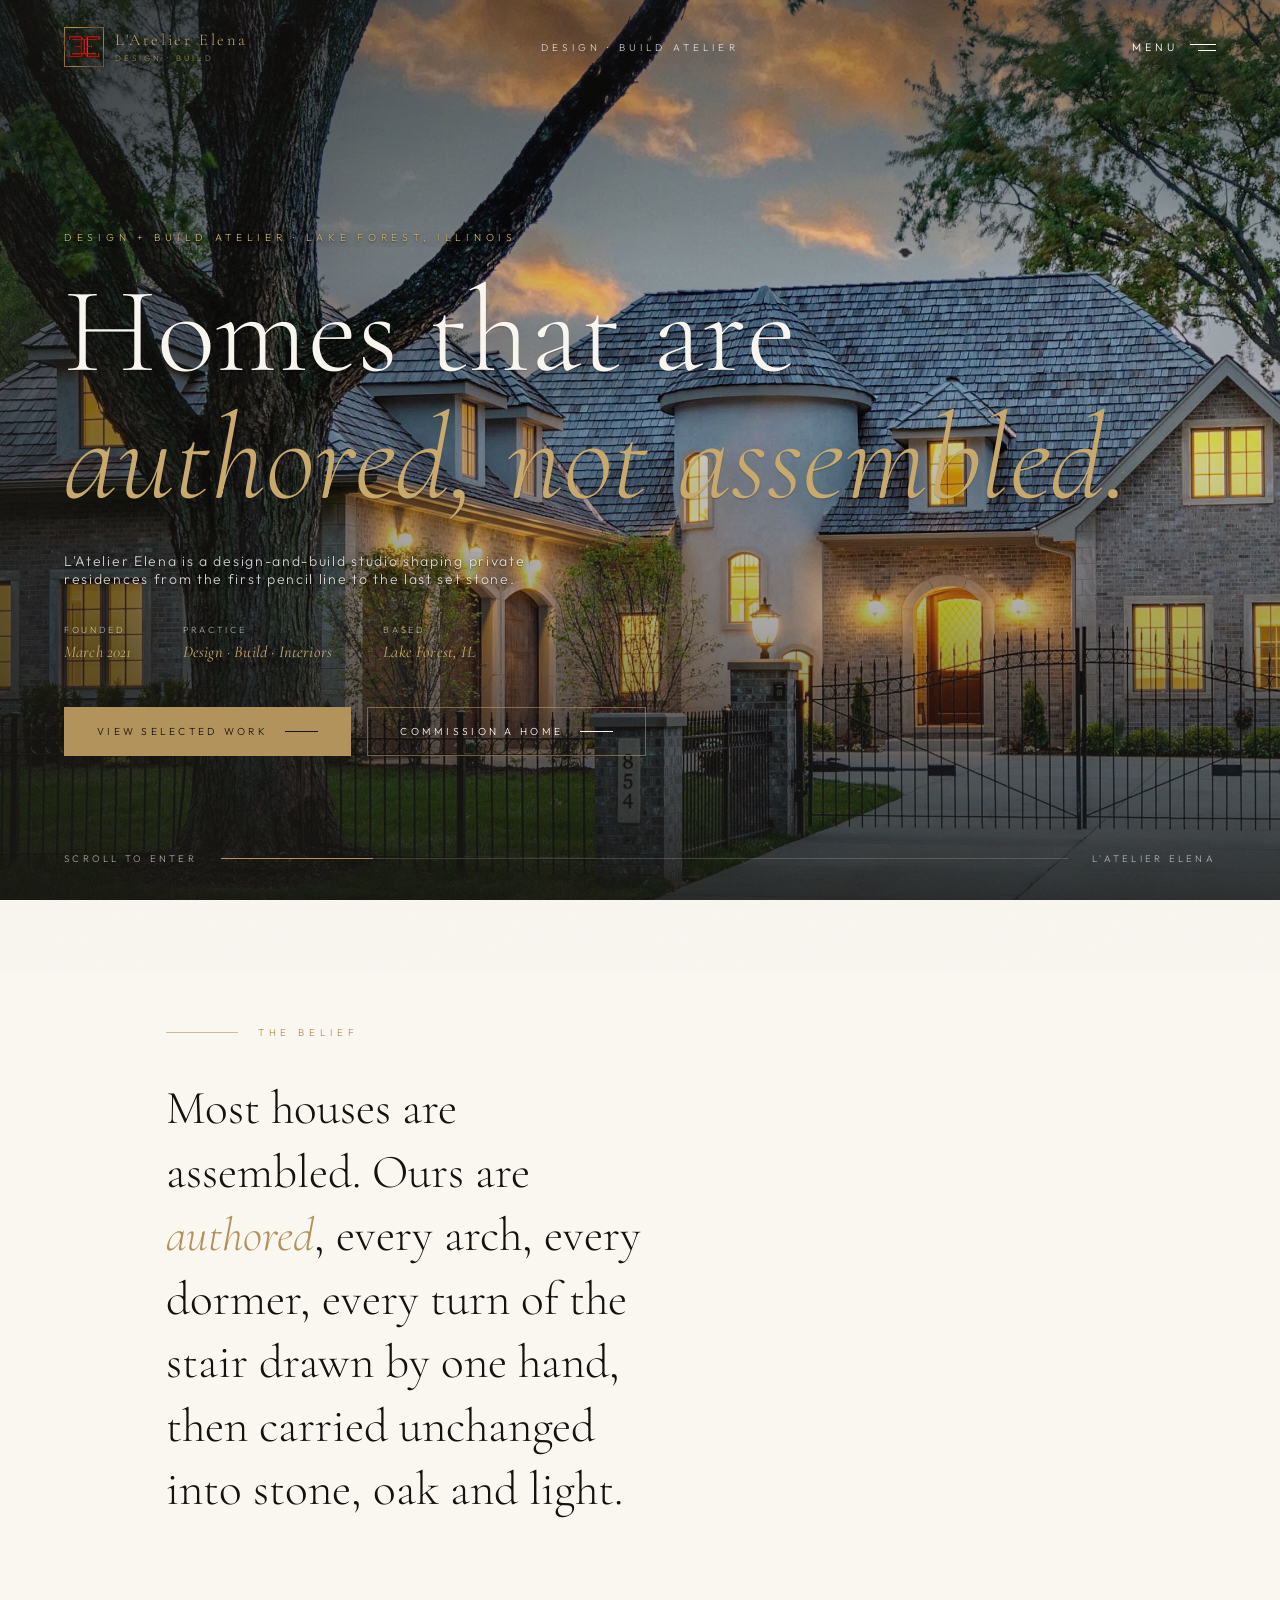
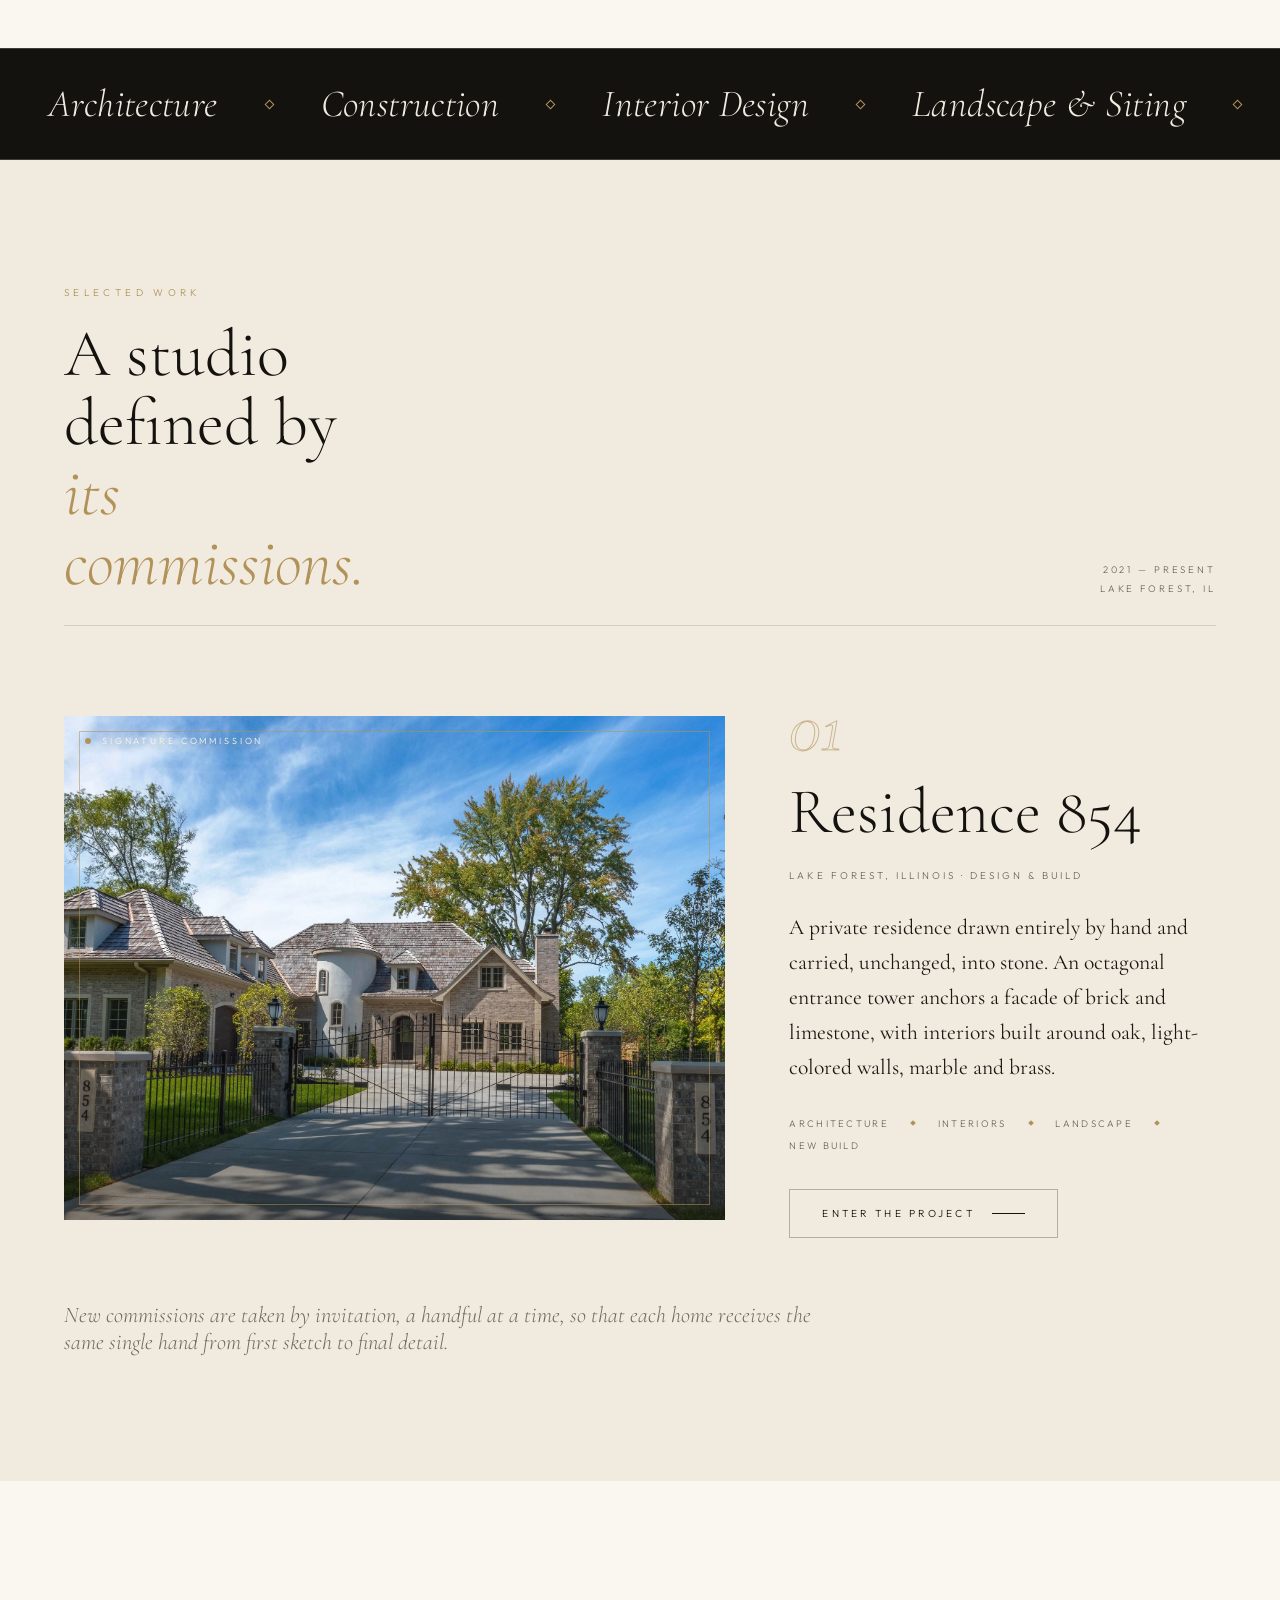
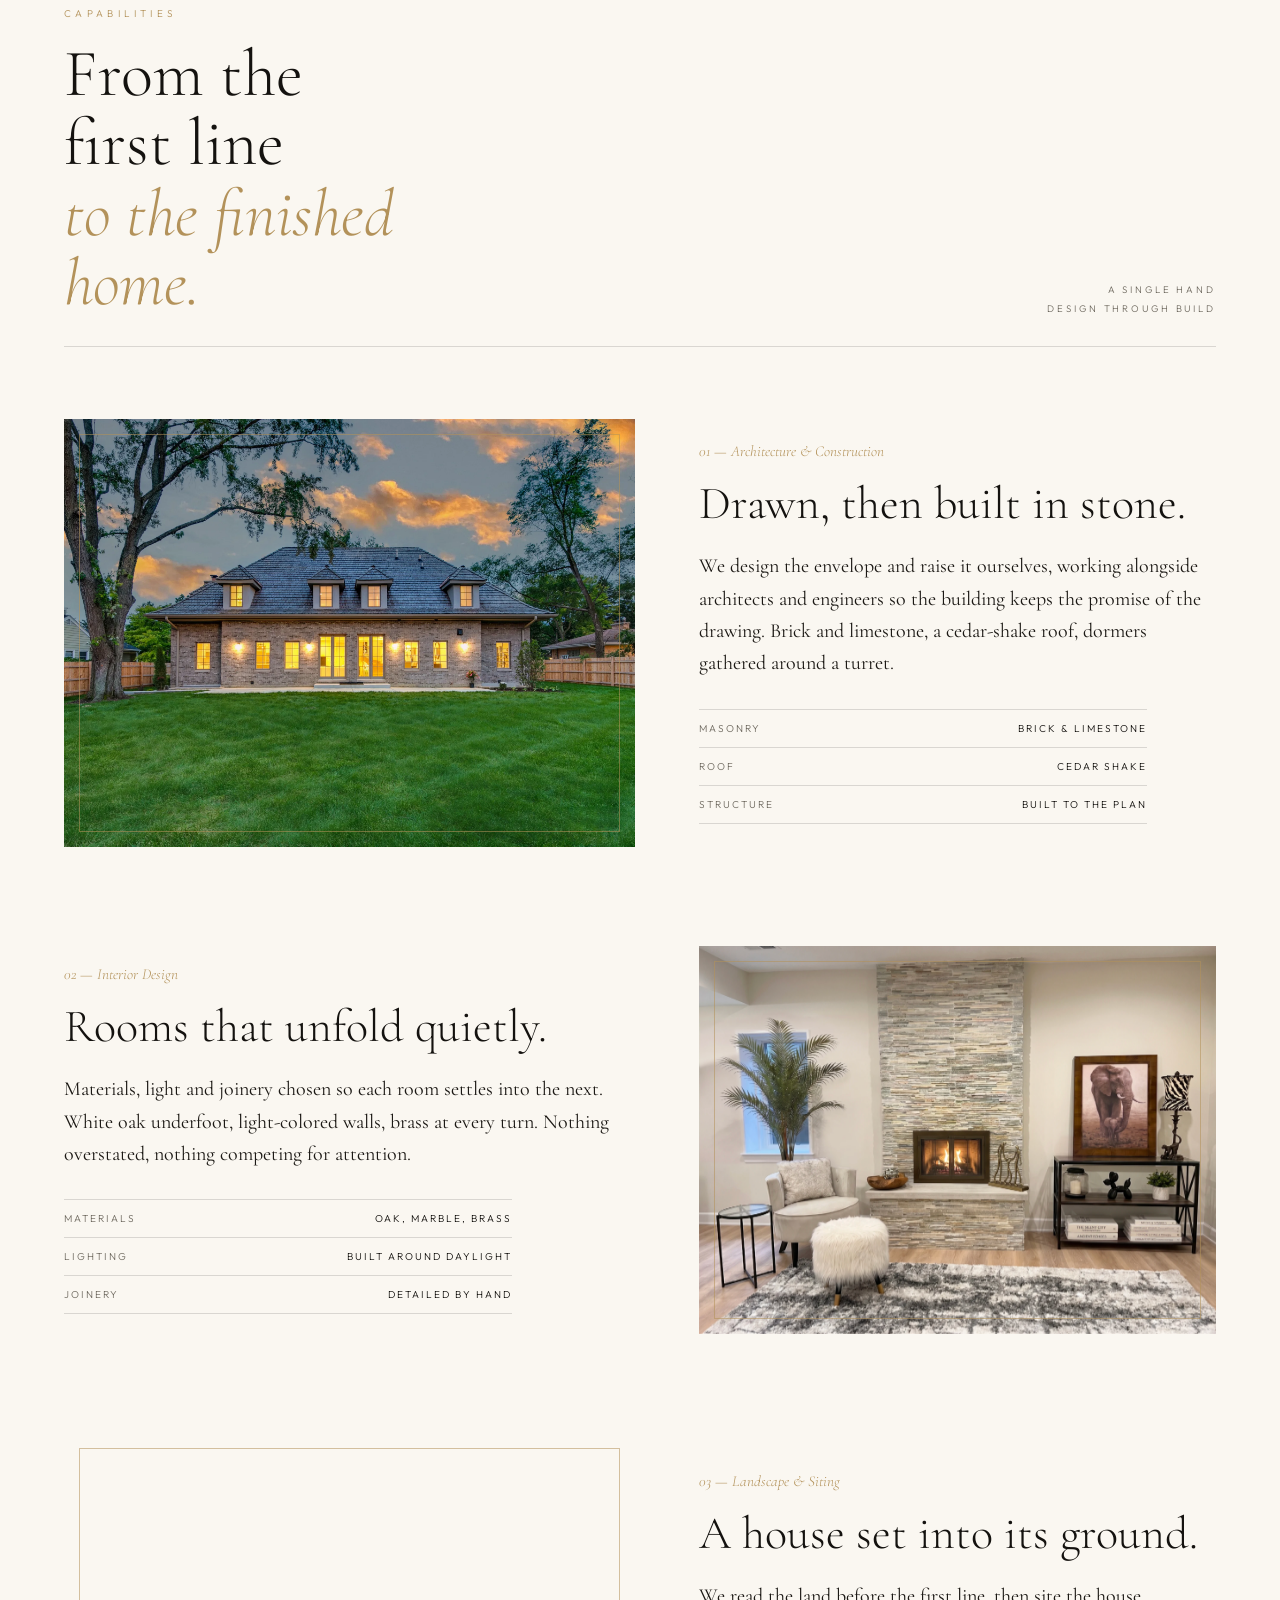
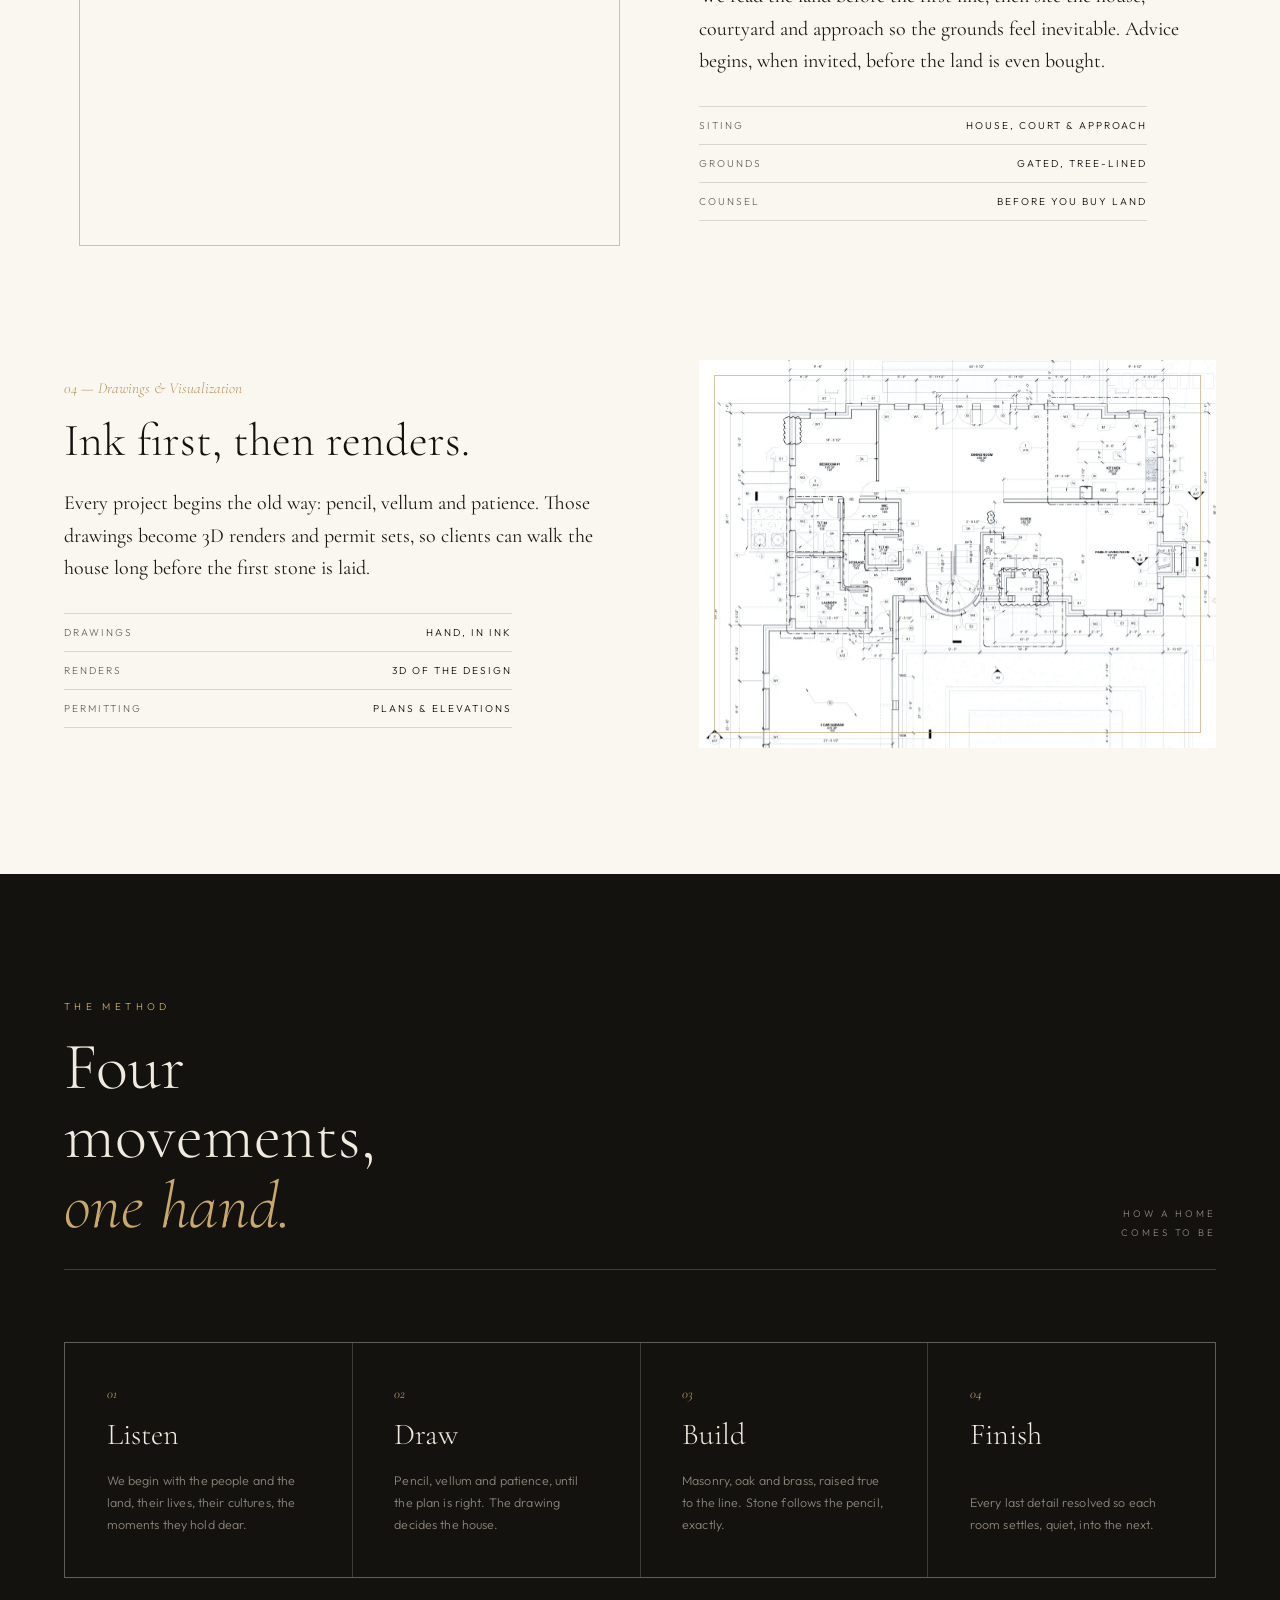
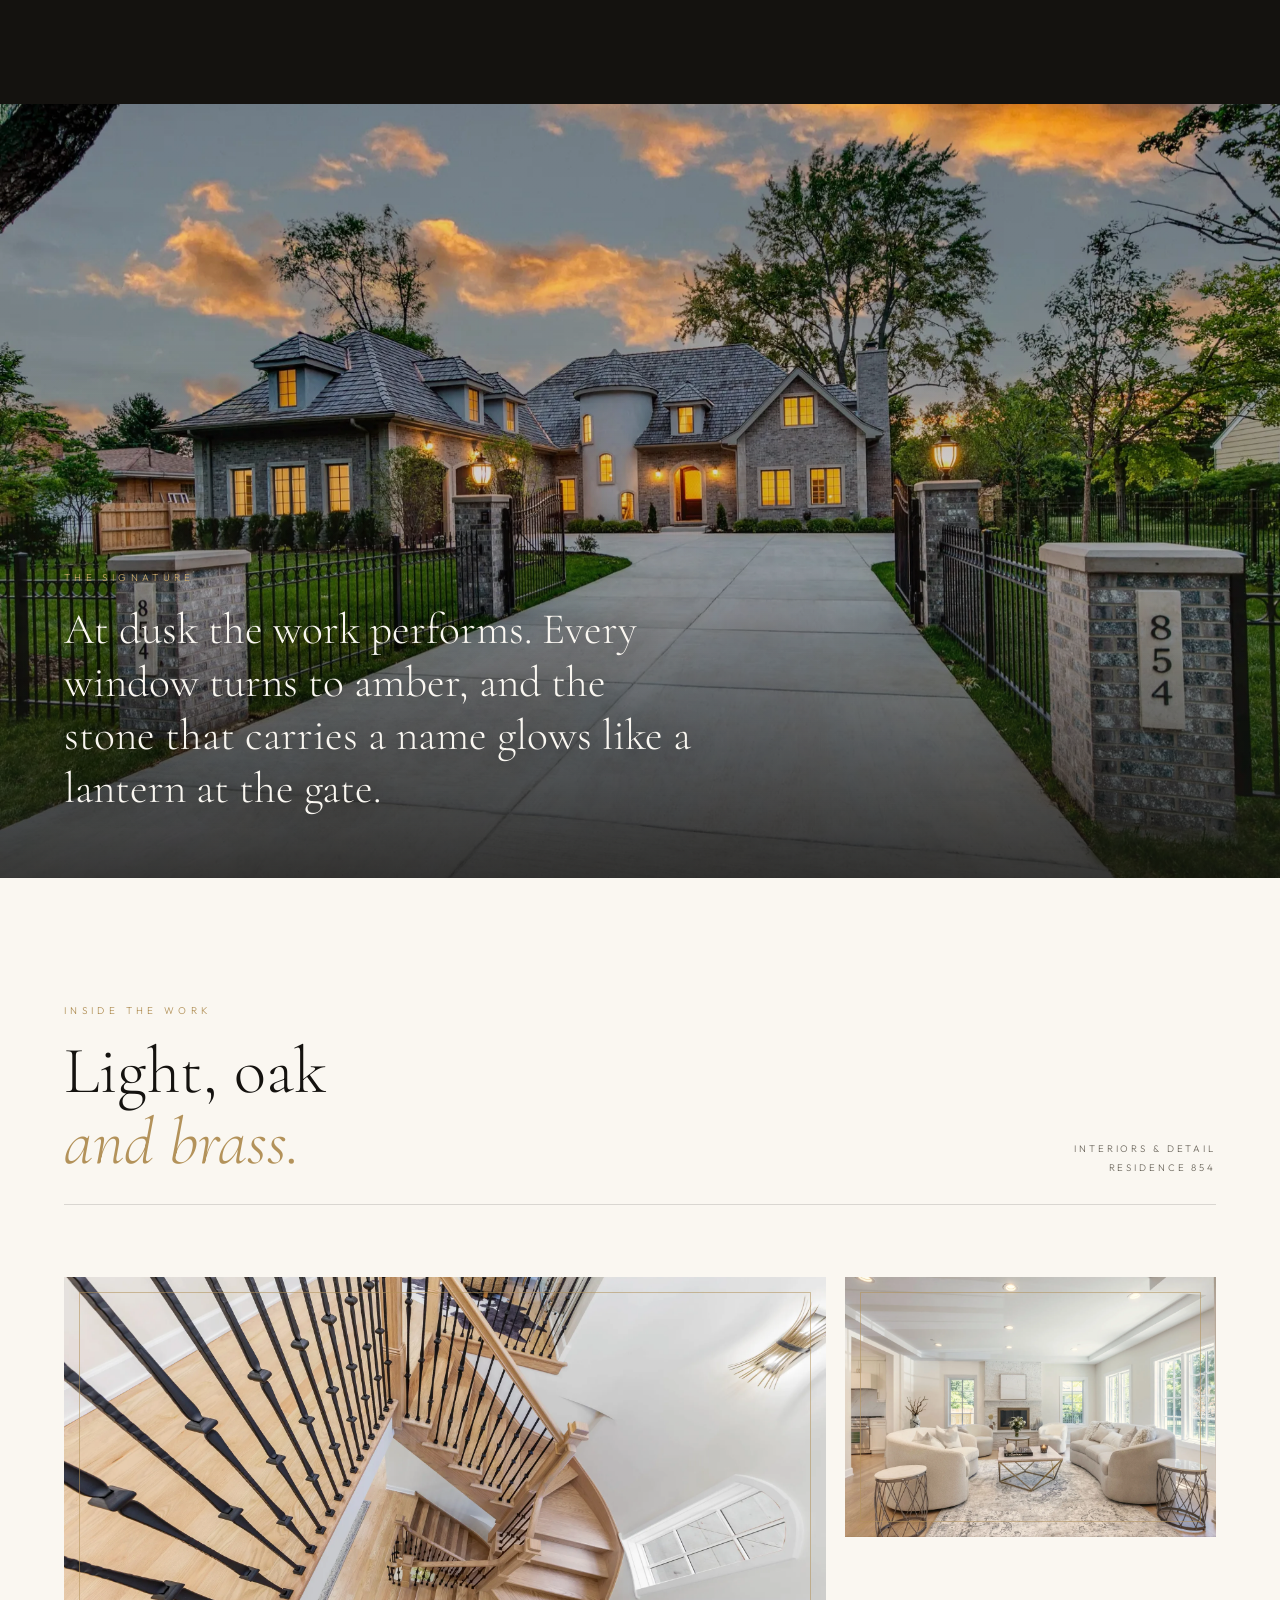
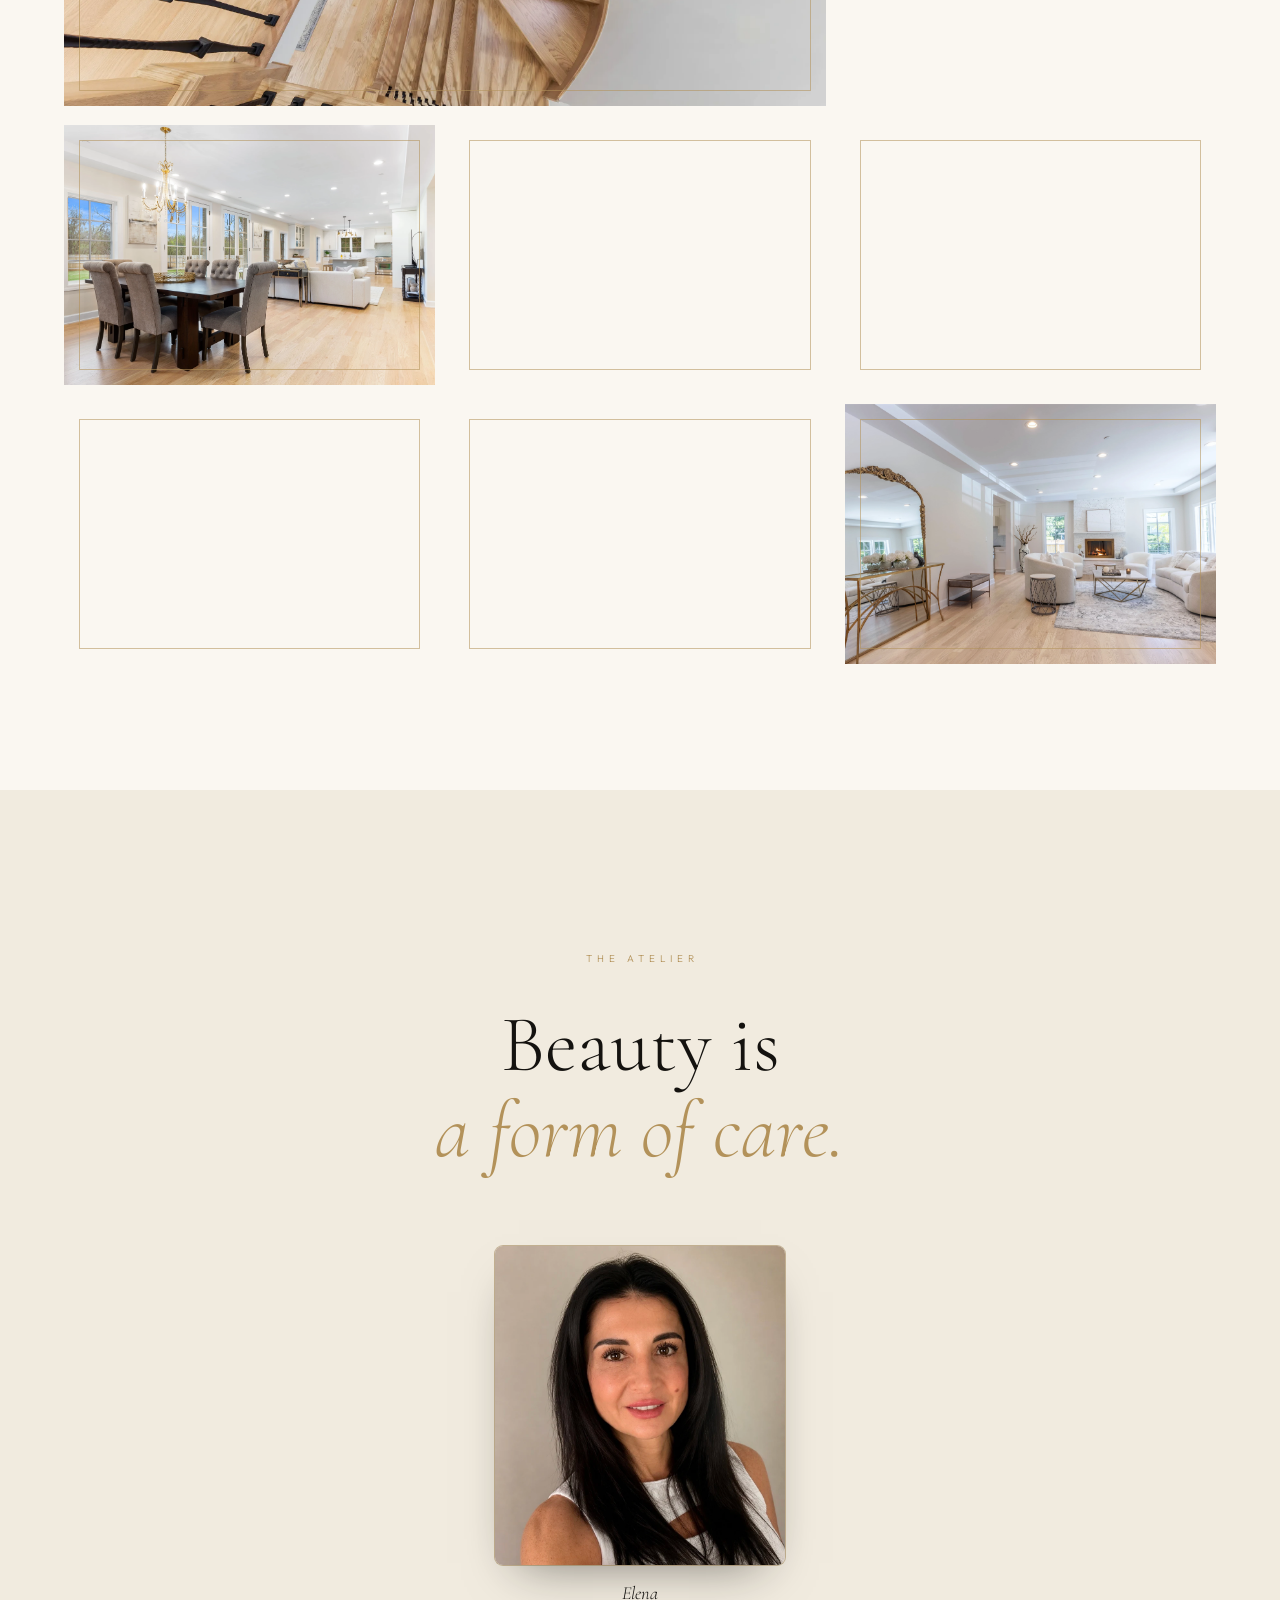
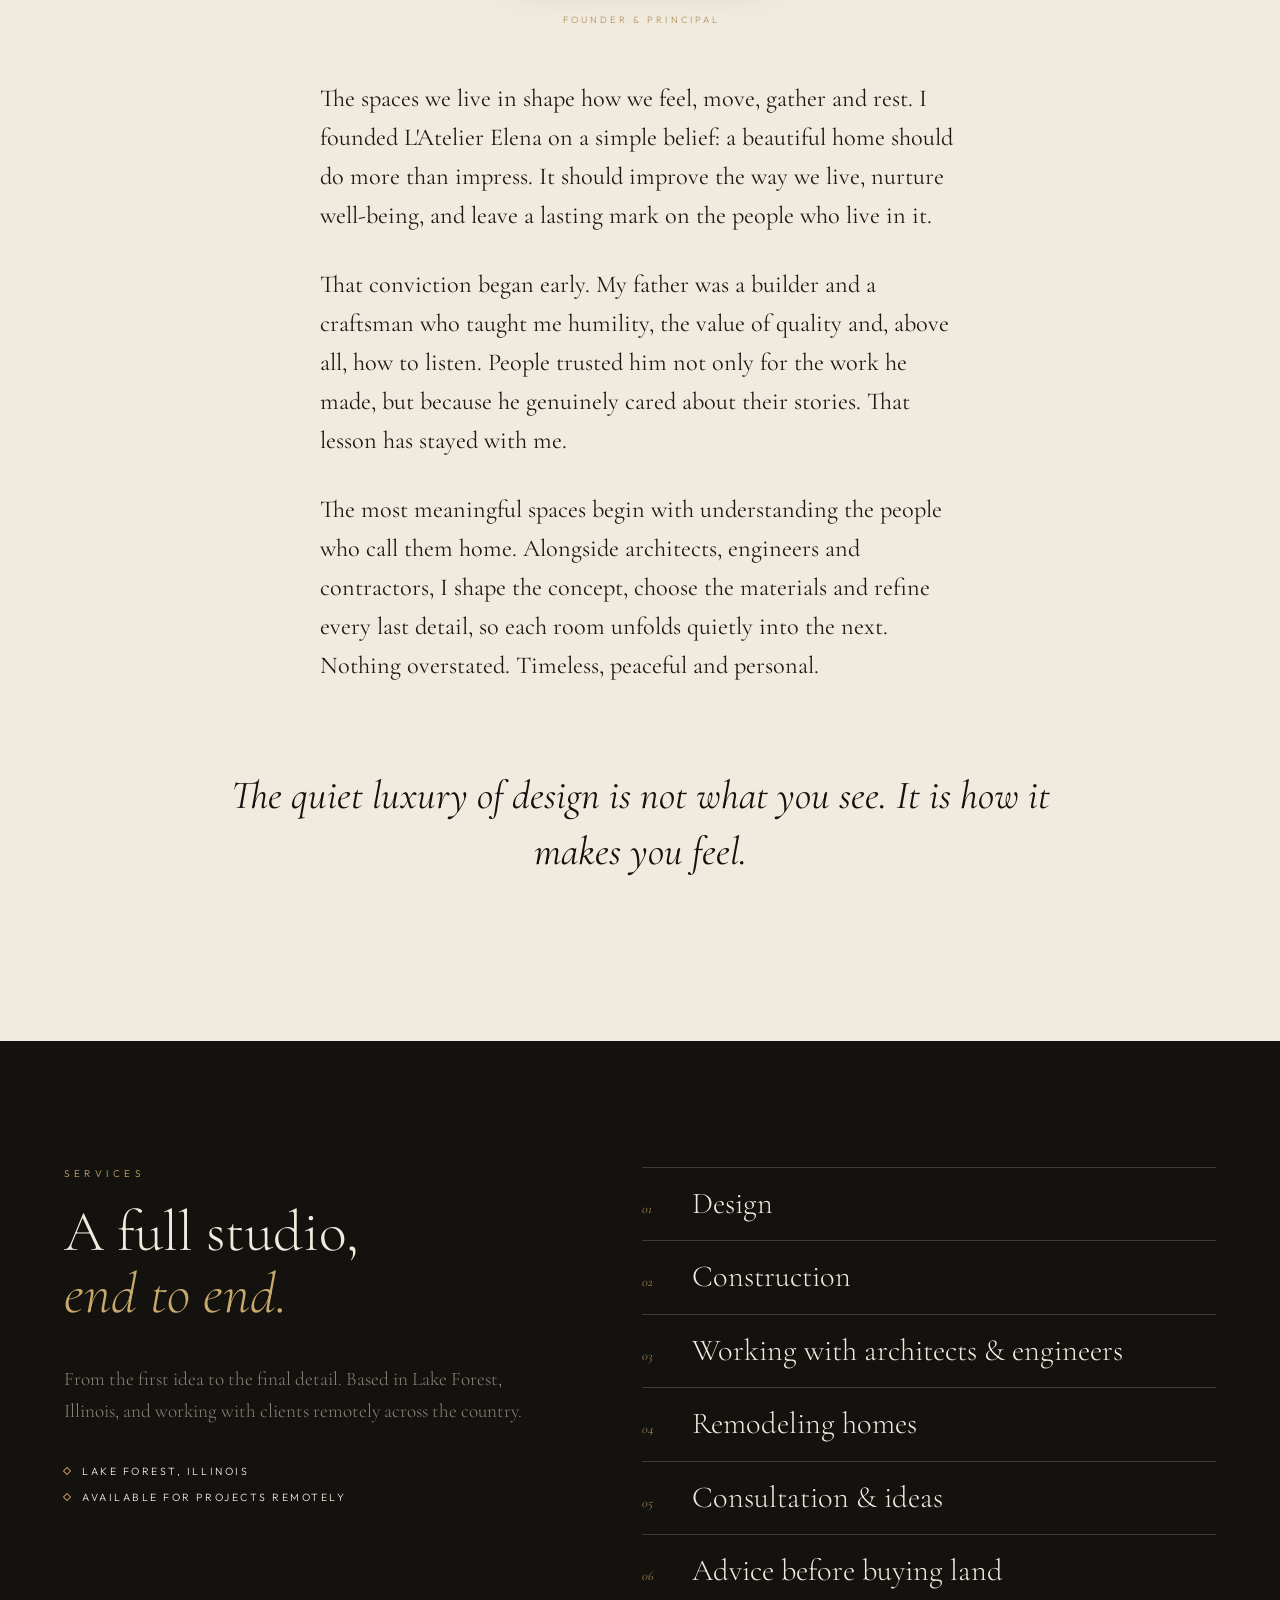
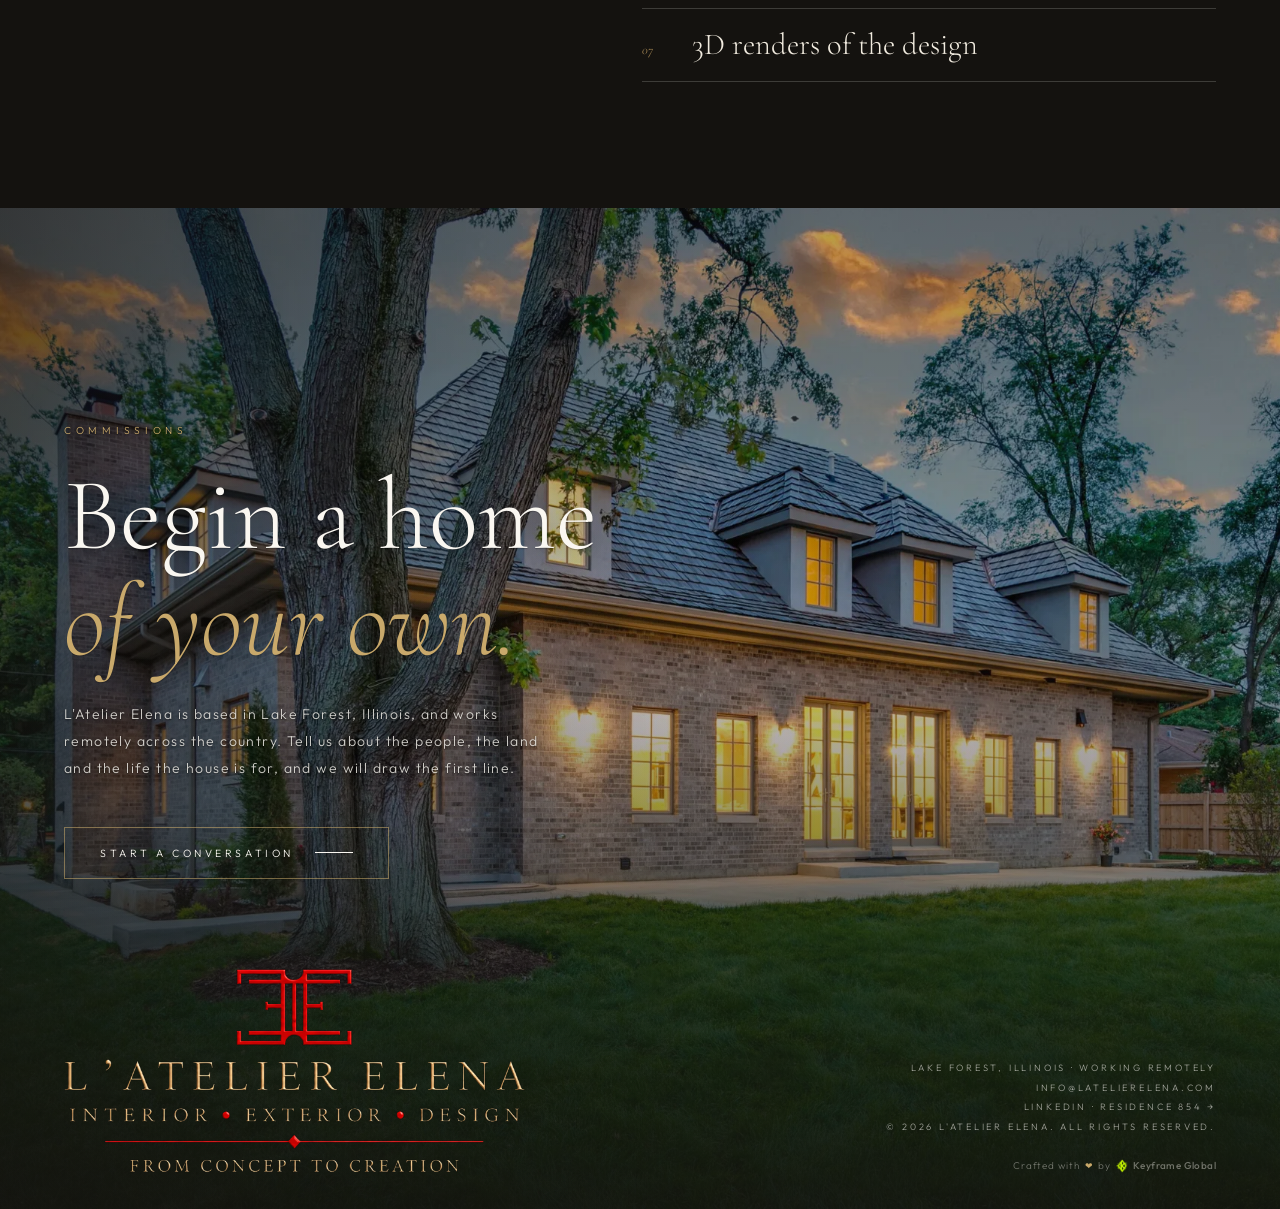
==== commit 9e7cd528: "CSS and HTML Edit" ====
--- a/index.html
+++ b/index.html
@@ -38,8 +38,8 @@
   <link rel="preconnect" href="https://fonts.googleapis.com" />
   <link rel="preconnect" href="https://fonts.gstatic.com" crossorigin />
   <link href="https://fonts.googleapis.com/css2?family=Cormorant+Garamond:ital,wght@0,300;0,400;0,500;1,300;1,400&family=Outfit:wght@200;300;400;500&display=swap" rel="stylesheet" />
-  <link rel="stylesheet" href="css/base.css" />
-  <link rel="stylesheet" href="css/studio.css" />
+  <link rel="stylesheet" href="css/base.css?v=2" />
+  <link rel="stylesheet" href="css/studio.css?v=2" />
 
   <script type="application/ld+json">
   {
--- a/css/base.css
+++ b/css/base.css
@@ -22,7 +22,11 @@
 
 * { margin: 0; padding: 0; box-sizing: border-box; }
 
-html { scroll-behavior: auto; }
+html {
+  scroll-behavior: auto;
+  overflow-x: hidden;
+  width: 100%;
+}
 html.lenis, html.lenis body { height: auto; }
 .lenis.lenis-smooth { scroll-behavior: auto !important; }
 
@@ -34,6 +38,8 @@
   -webkit-font-smoothing: antialiased;
   -moz-osx-font-smoothing: grayscale;
   overflow-x: hidden;
+  width: 100%;
+  position: relative;
 }
 
 ::selection { background: var(--brass); color: var(--ink); }
@@ -199,6 +205,7 @@
   height: clamp(2rem, 4vw, 2.5rem);
   width: auto;
   display: block;
+  flex-shrink: 0;
   /* True gold/red (no blend). A tight dark outline defines the thin gold frame
      on white sections; the softer glow keeps depth over dark imagery. */
   filter:
@@ -851,9 +858,43 @@
 
 /* Mobile fallback: native swipe */
 @media (max-width: 768px) {
-  .hscroll { overflow-x: auto; -webkit-overflow-scrolling: touch; scroll-snap-type: x mandatory; }
-  .hscroll-track { padding-bottom: 3.5rem; }
-  .hpanel { scroll-snap-align: center; width: 78vw; }
+  /* Hero: darker veil + stronger shadows so the headline reads over the photo */
+  .hero-veil {
+    background:
+      linear-gradient(to bottom, rgba(20, 18, 15, 0.5) 0%, rgba(20, 18, 15, 0) 22%),
+      linear-gradient(to top, rgba(20, 18, 15, 0.92) 0%, rgba(20, 18, 15, 0.8) 24%, rgba(20, 18, 15, 0.52) 46%, rgba(20, 18, 15, 0.22) 66%, rgba(20, 18, 15, 0) 82%);
+  }
+  .hero-content {
+    bottom: clamp(2.5rem, 8vh, 5rem);
+  }
+  .hero-title { text-shadow: 0 1px 2px rgba(0, 0, 0, 0.5), 0 2px 26px rgba(0, 0, 0, 0.62); }
+  .hero-sub { color: rgba(250, 247, 241, 0.95); text-shadow: 0 1px 2px rgba(0, 0, 0, 0.6), 0 1px 14px rgba(0, 0, 0, 0.6); }
+
+  /* The centred "Design · Build" label crowds the monogram on phones — drop it */
+  .header-center { display: none; }
+
+  /* Morph + dusk crossfades: keep the effect, lose the full-screen zoom.
+     The stage becomes a properly-sized landscape frame; the two images still
+     overlap and crossfade (driven by a non-pinned scrubbed timeline in JS). */
+  .morph-stage, .duskfade-stage {
+    height: 68vw;
+    min-height: 230px;
+    max-height: 56svh;
+  }
+  .morph-caption, .duskfade-caption { bottom: clamp(1.2rem, 4.5vw, 2rem); }
+  .morph-title, .duskfade-title { font-size: clamp(1.7rem, 7vw, 2.4rem); }
+
+  /* Scrolling gallery: vertical stack instead of a sideways swipe */
+  .hscroll { overflow: visible; }
+  .hscroll-track {
+    flex-direction: column;
+    align-items: stretch;
+    width: auto;
+    gap: clamp(2.2rem, 7vw, 3.2rem);
+    padding: 0 var(--pad-x) clamp(3rem, 9vh, 5rem);
+  }
+  .hpanel, .hpanel-tall { width: 100%; }
+  .hpanel-media, .hpanel-tall .hpanel-media { aspect-ratio: 3 / 2; }
 }
 
 /* ============================================================
@@ -1260,9 +1301,6 @@
   .footer { flex-direction: column; align-items: flex-start; }
   .footer-meta { text-align: left; }
   .cine-badge { align-self: flex-start; }
-  /* On small screens show just the monogram so it never collides with the
-     centred "Residence 854" label; the full name still shows in the preloader. */
-  .header-mark-text { display: none; }
 }
 
 /* ============================================================
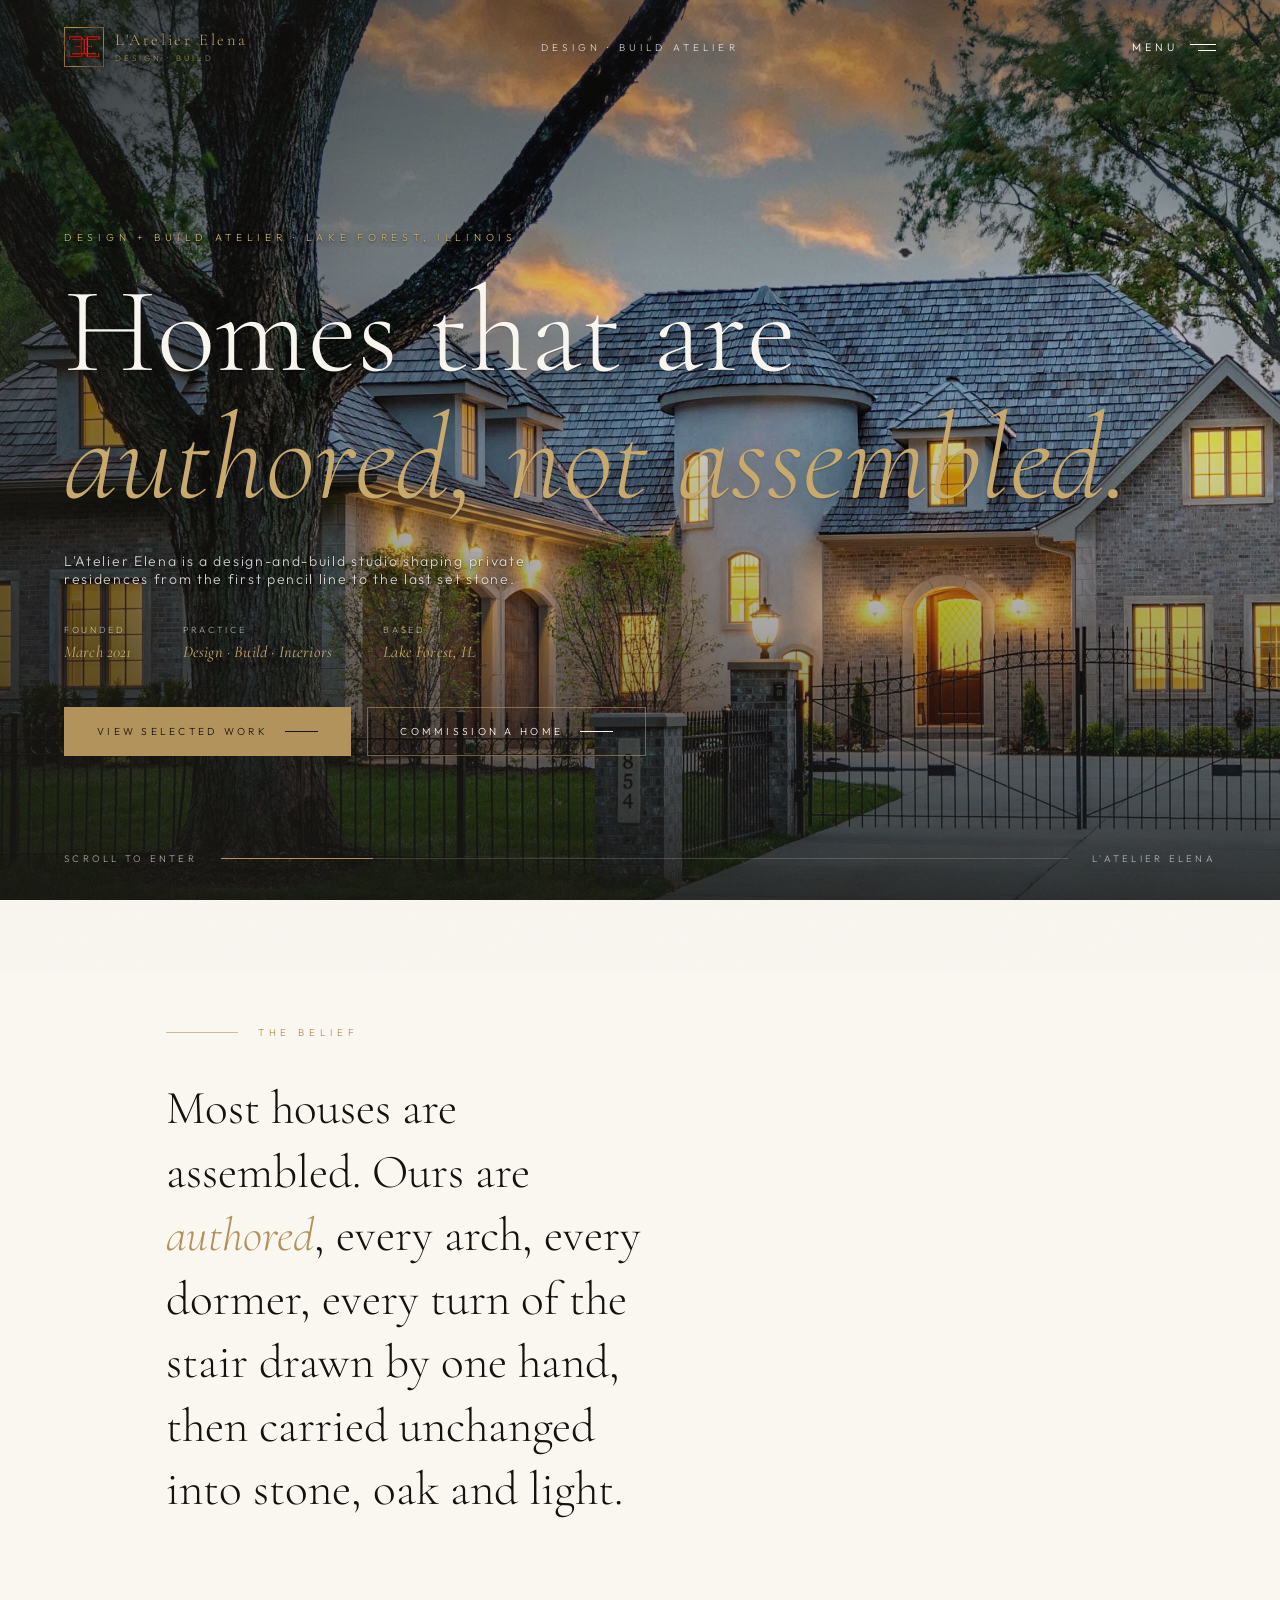
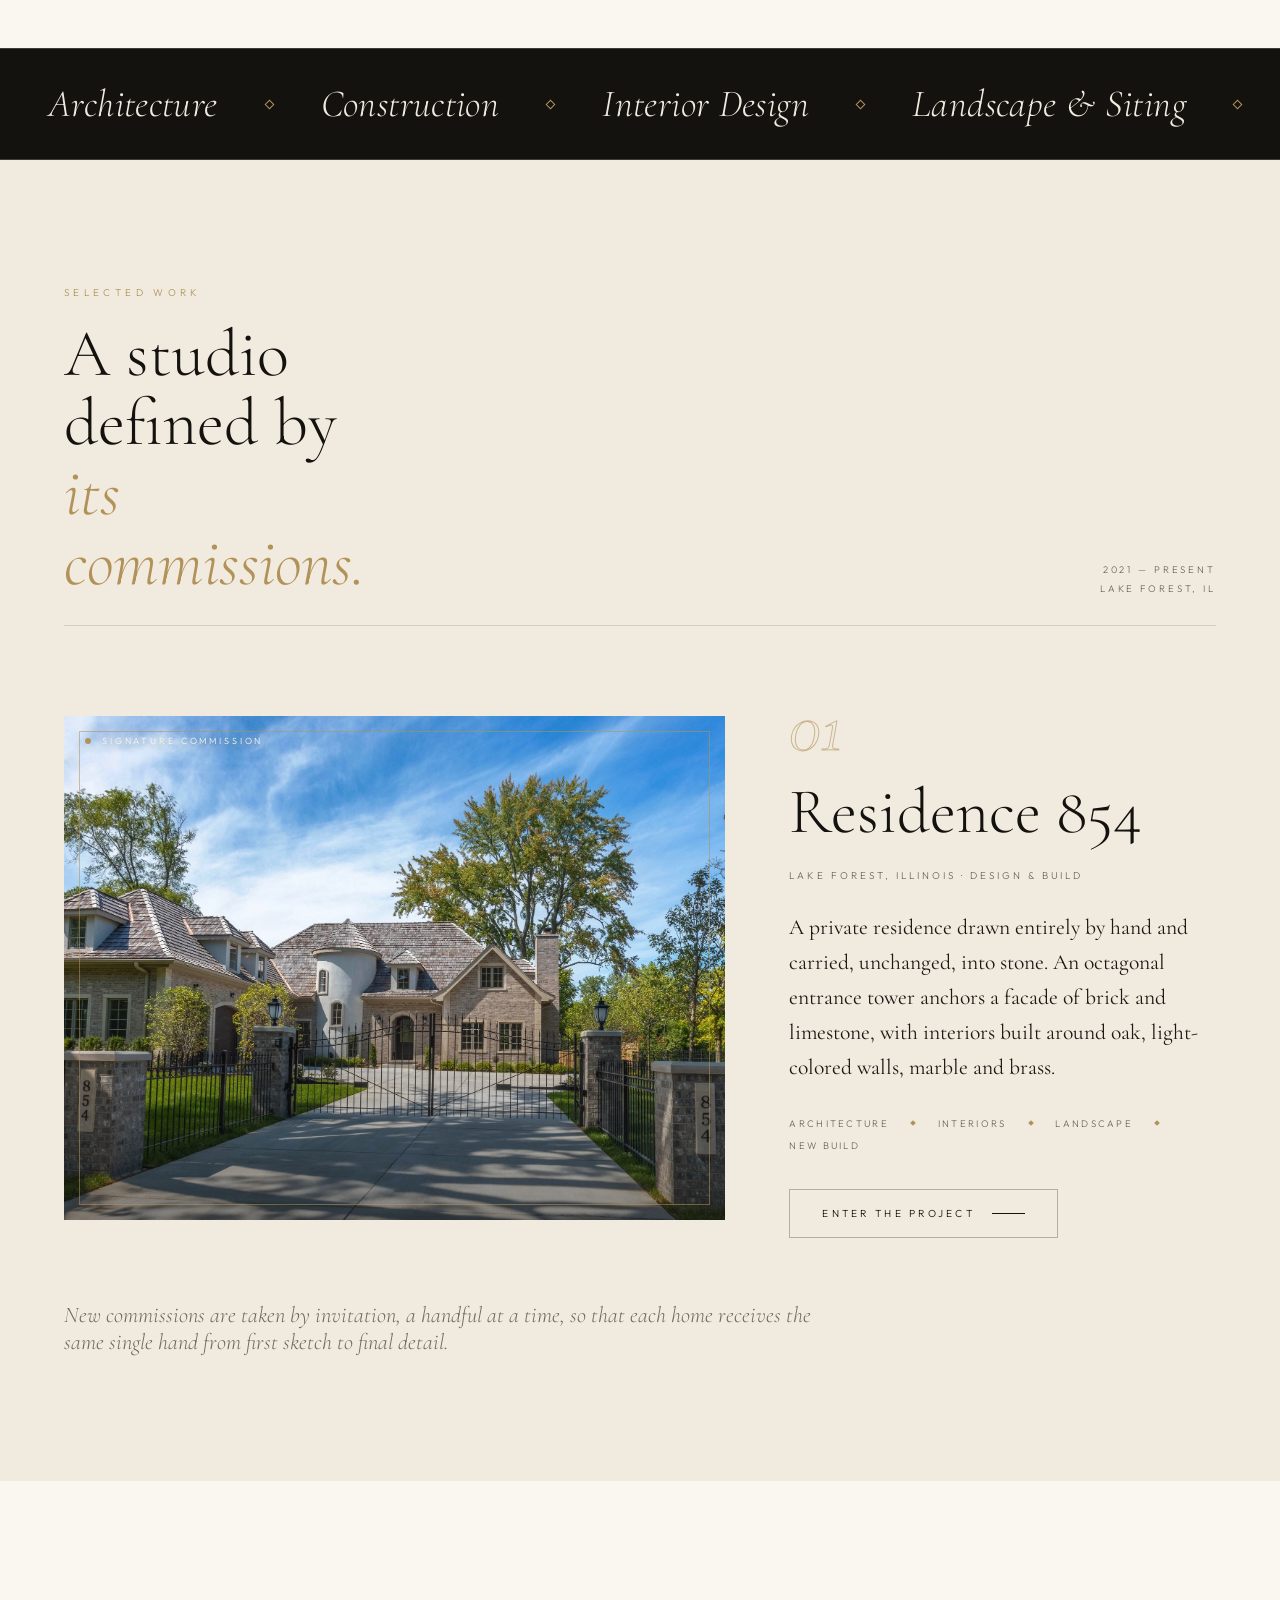
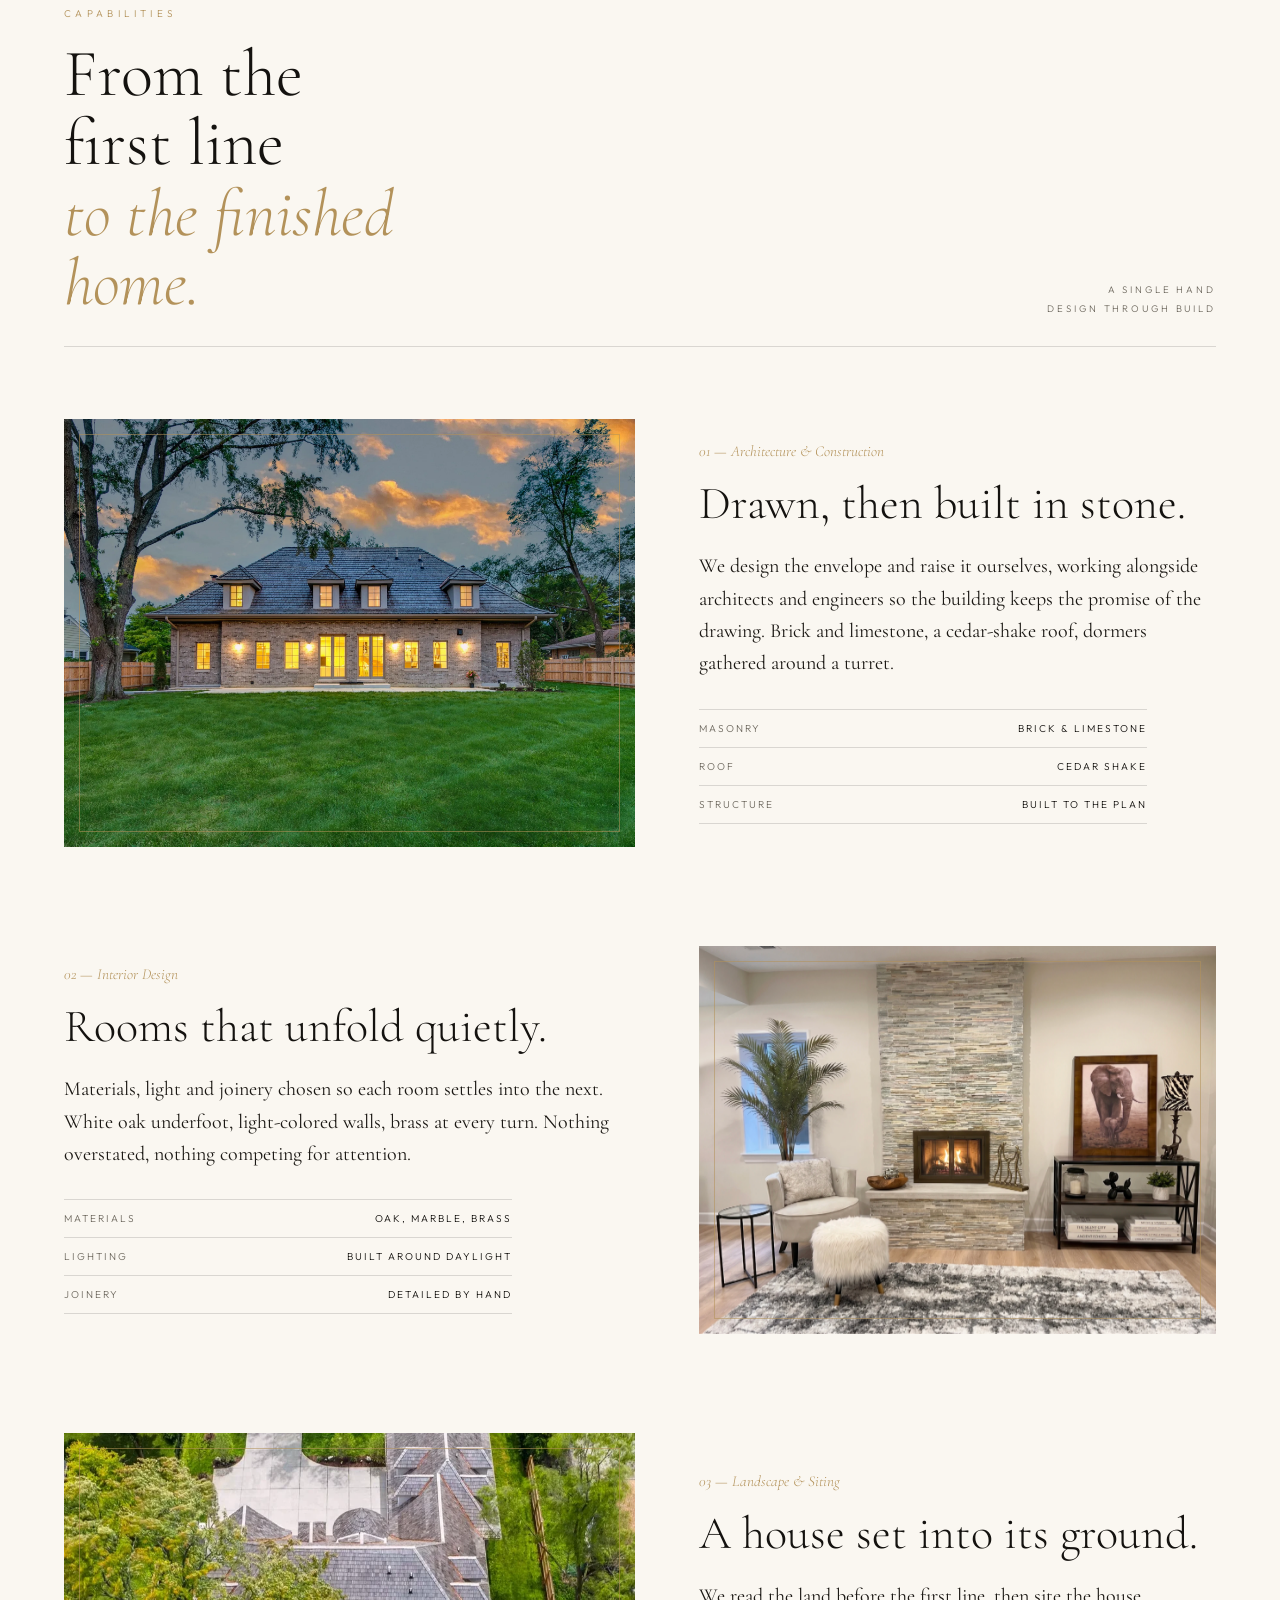
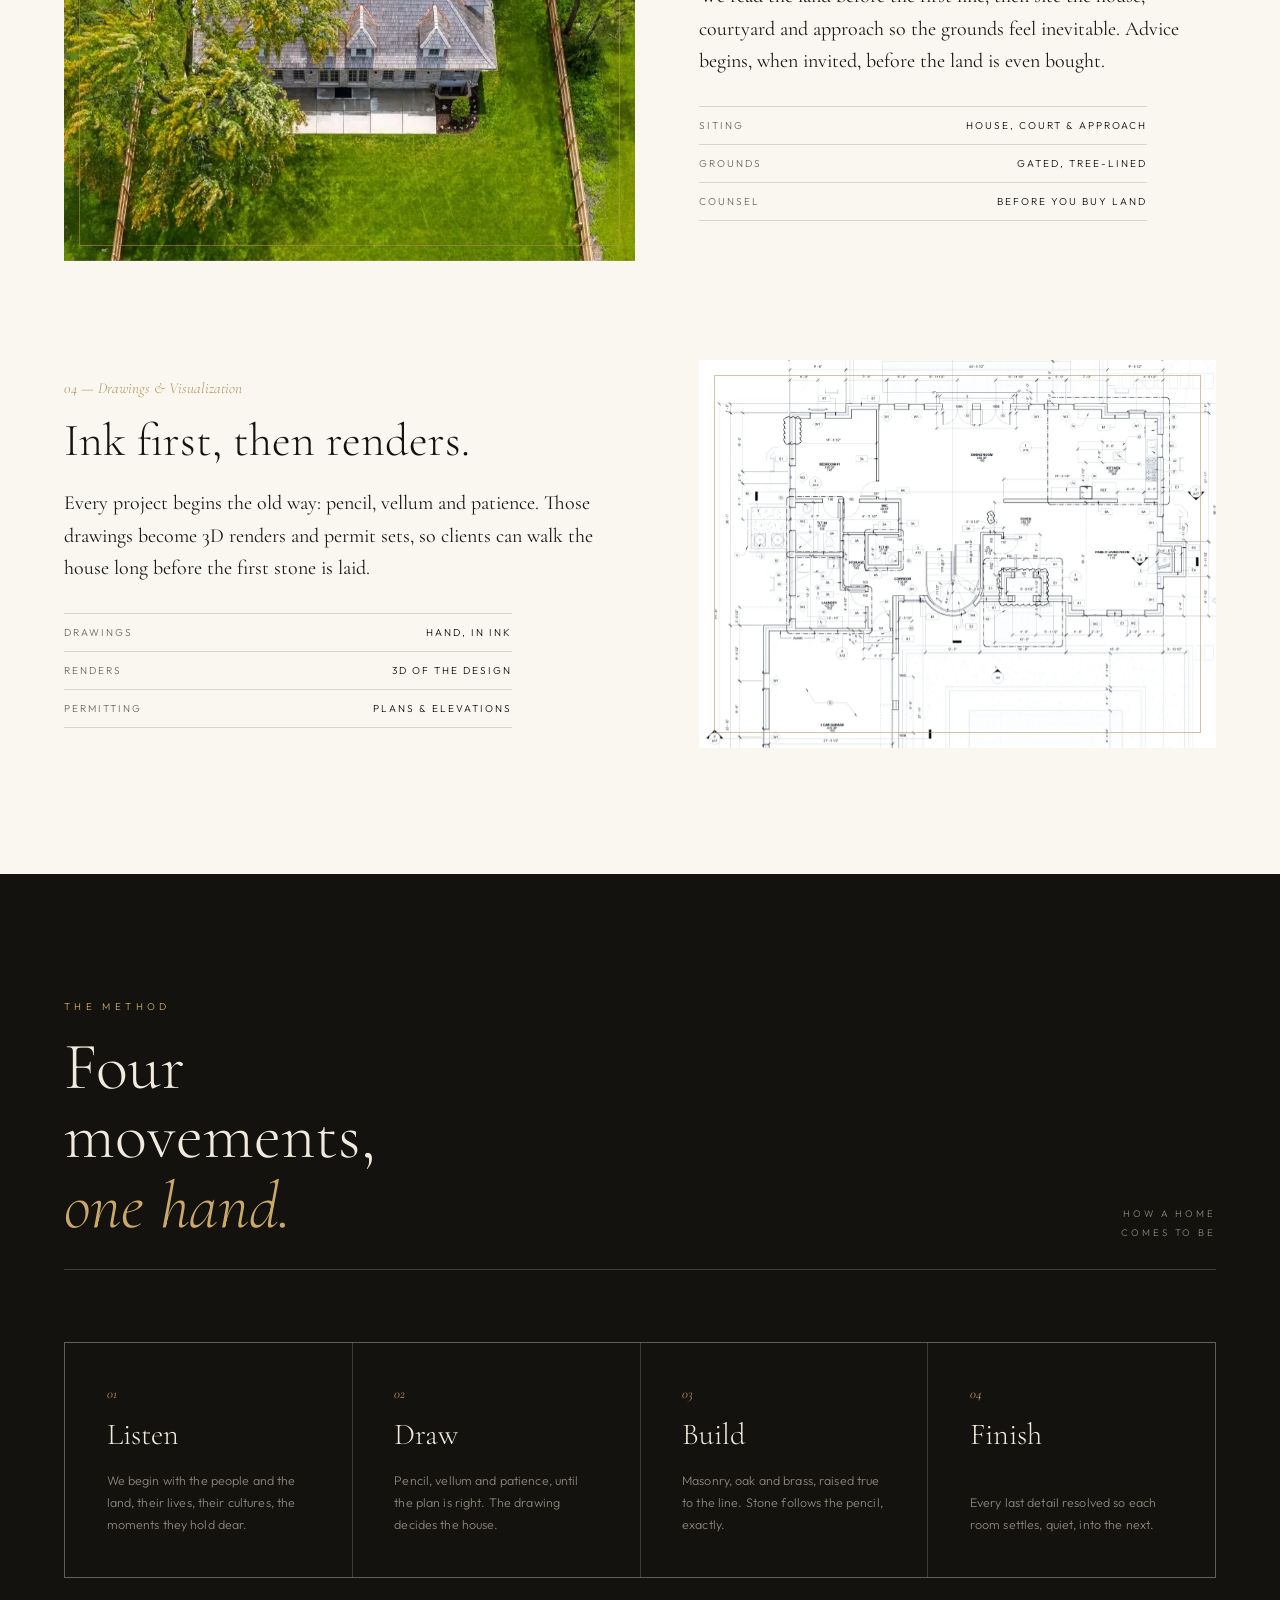
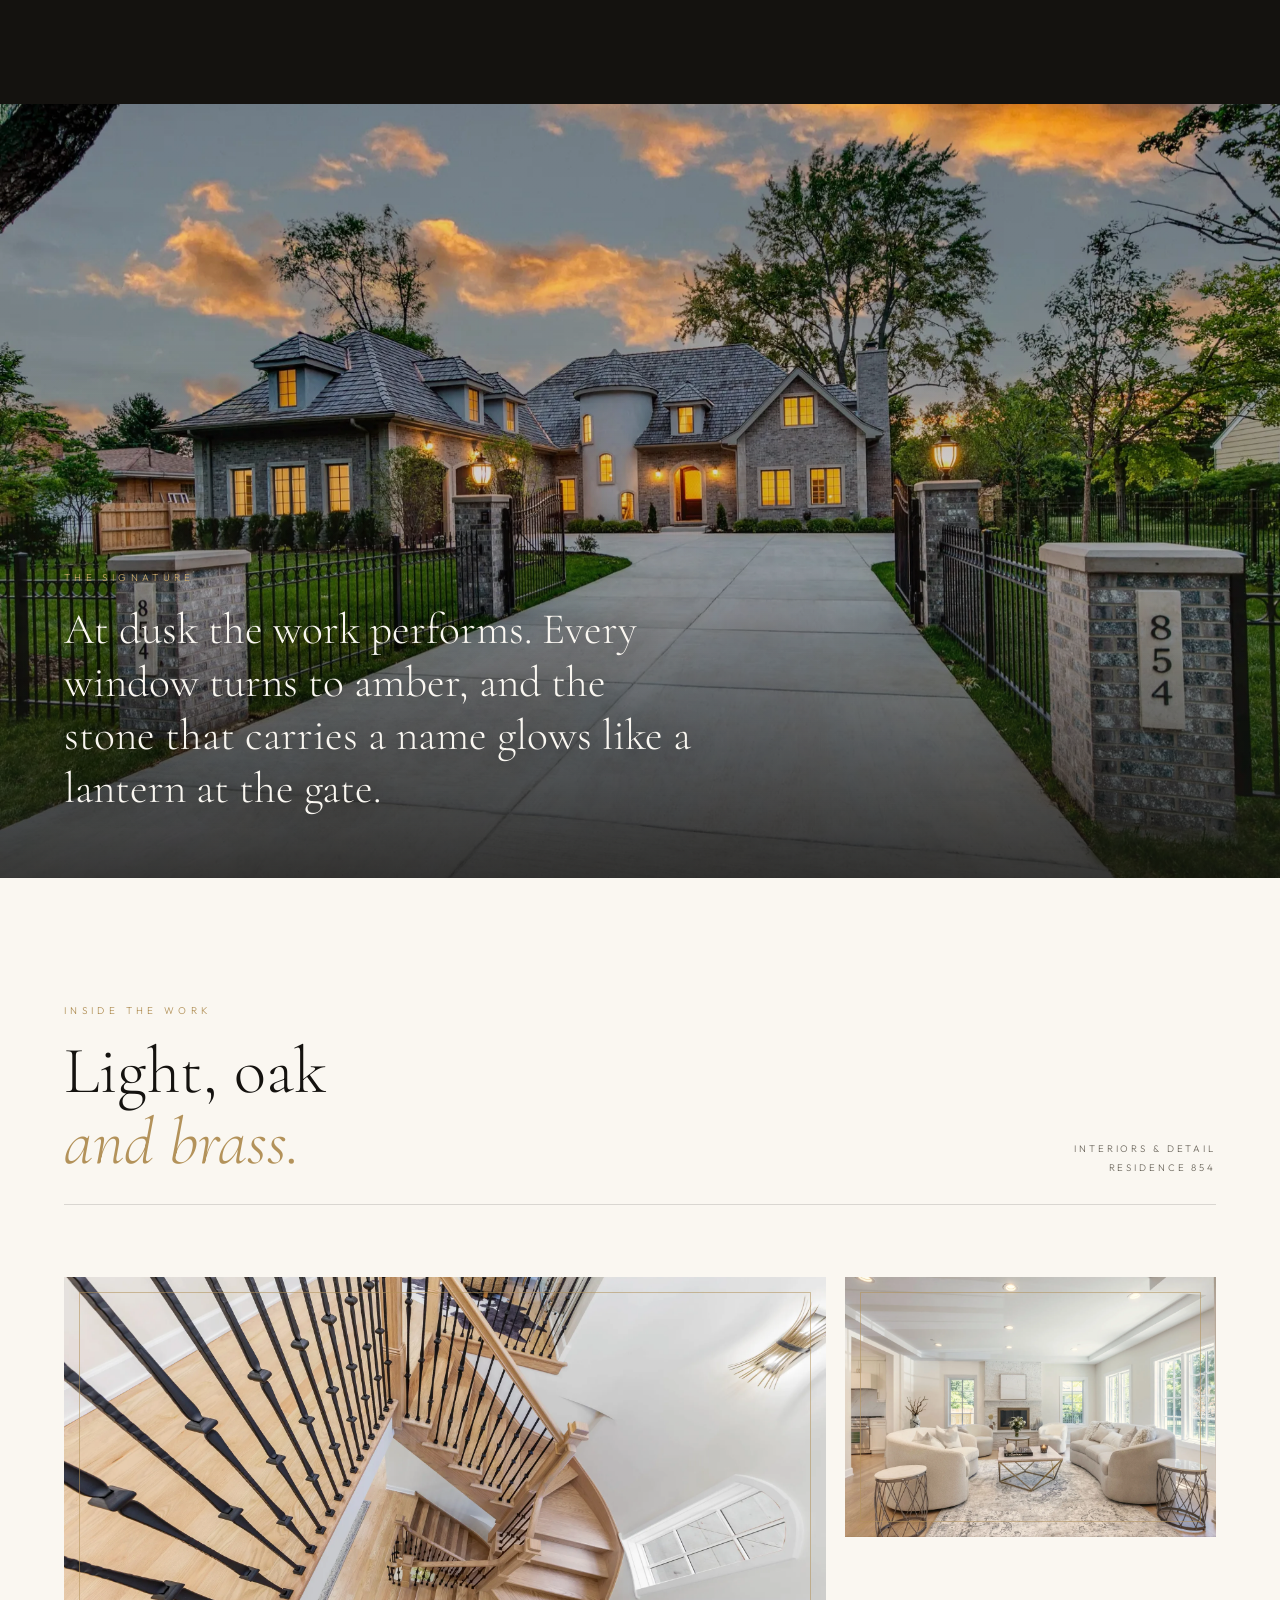
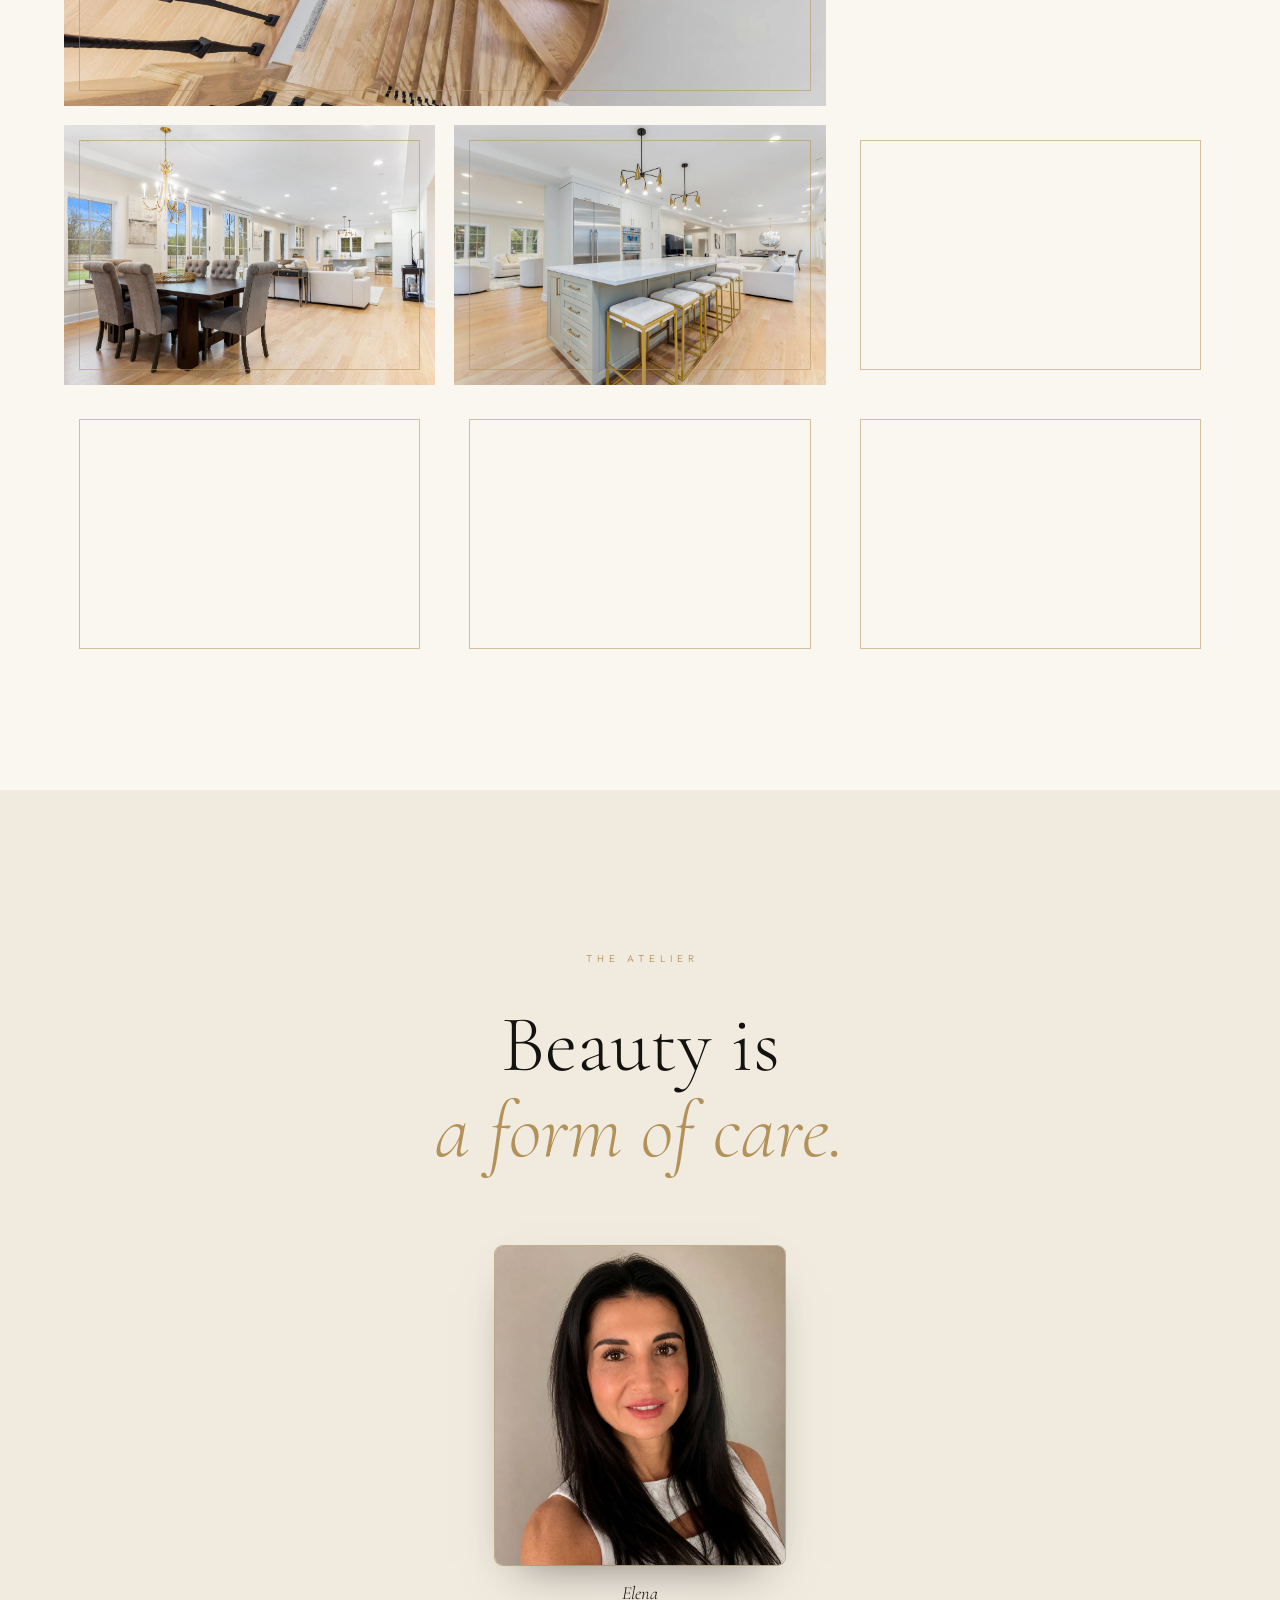
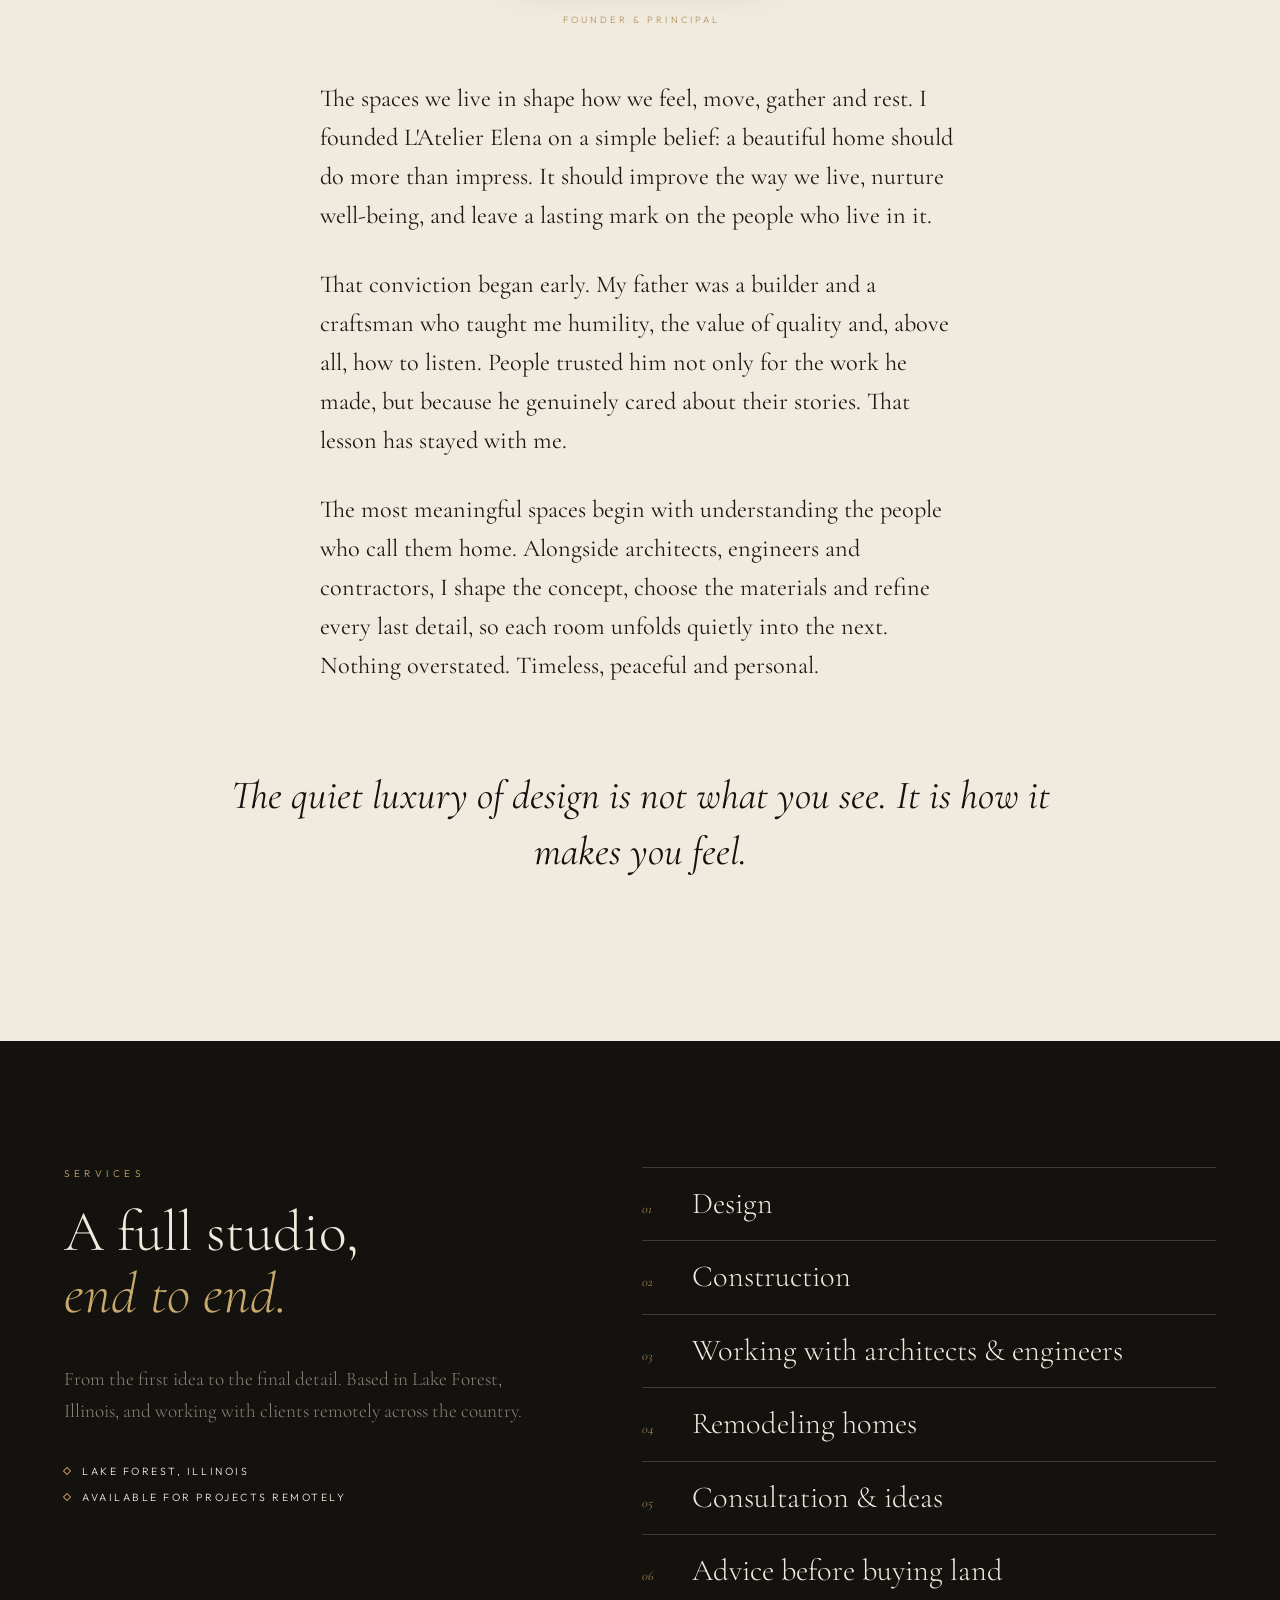
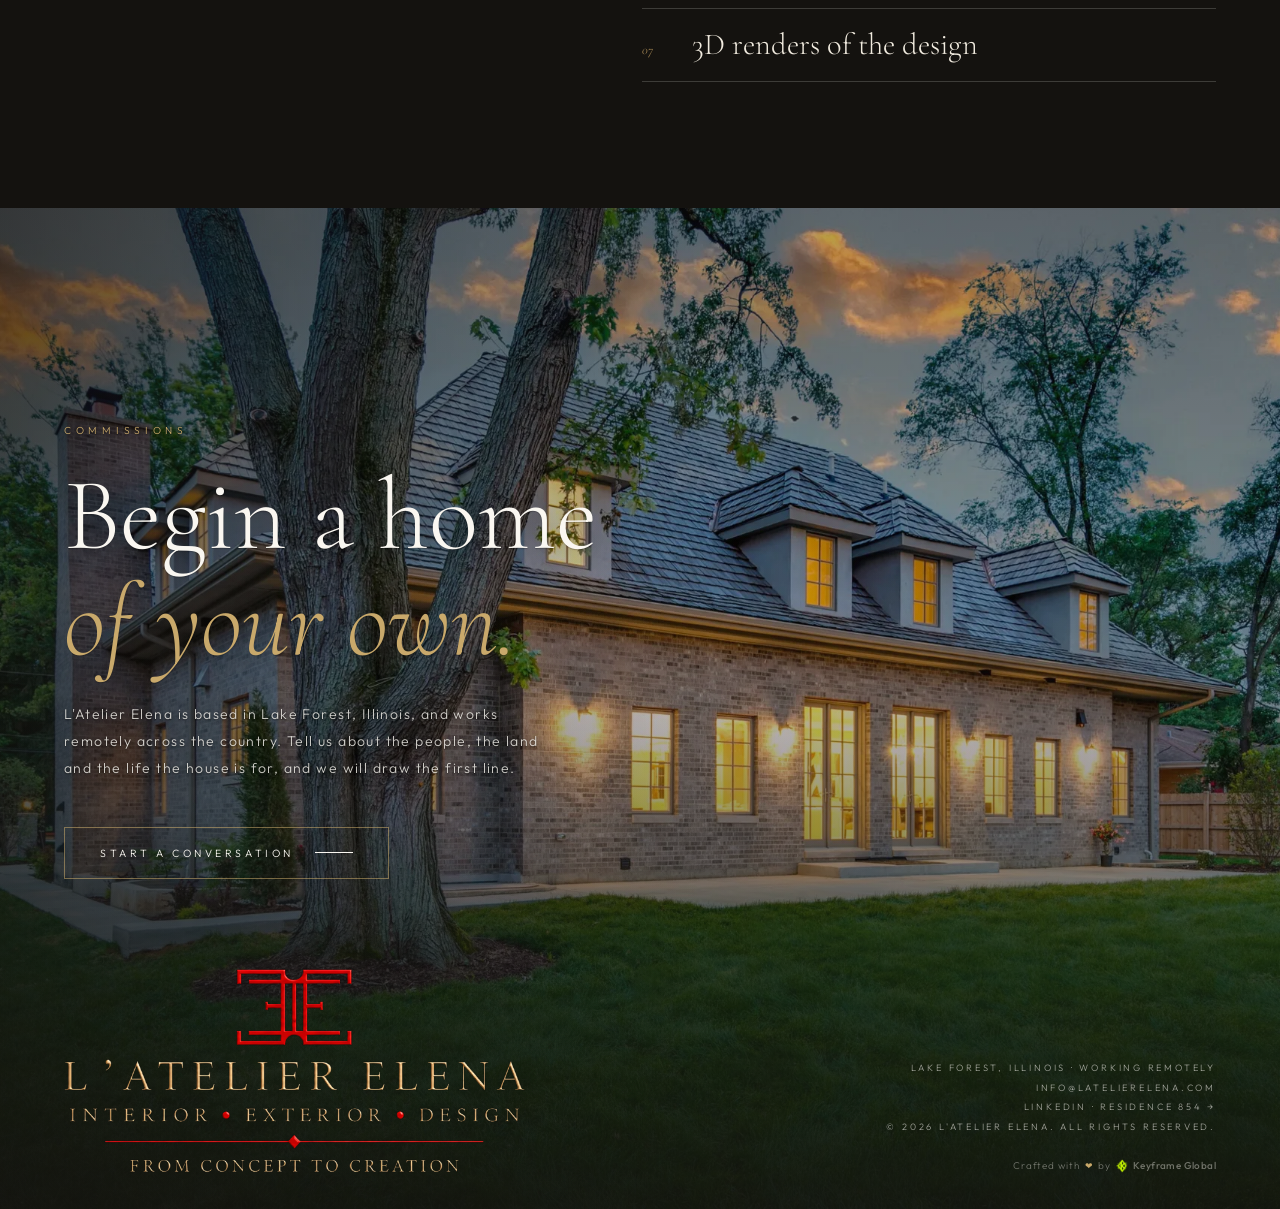
==== commit f5cb07c5: "JS and HTML Edit" ====
--- a/index.html
+++ b/index.html
@@ -478,6 +478,6 @@
   <script src="https://cdn.jsdelivr.net/npm/gsap@3.12.5/dist/gsap.min.js"></script>
   <script src="https://cdn.jsdelivr.net/npm/gsap@3.12.5/dist/ScrollTrigger.min.js"></script>
   <script src="https://cdn.jsdelivr.net/npm/lenis@1.1.18/dist/lenis.min.js"></script>
-  <script src="js/home.js"></script>
+  <script src="js/home.js?v=2"></script>
 </body>
 </html>
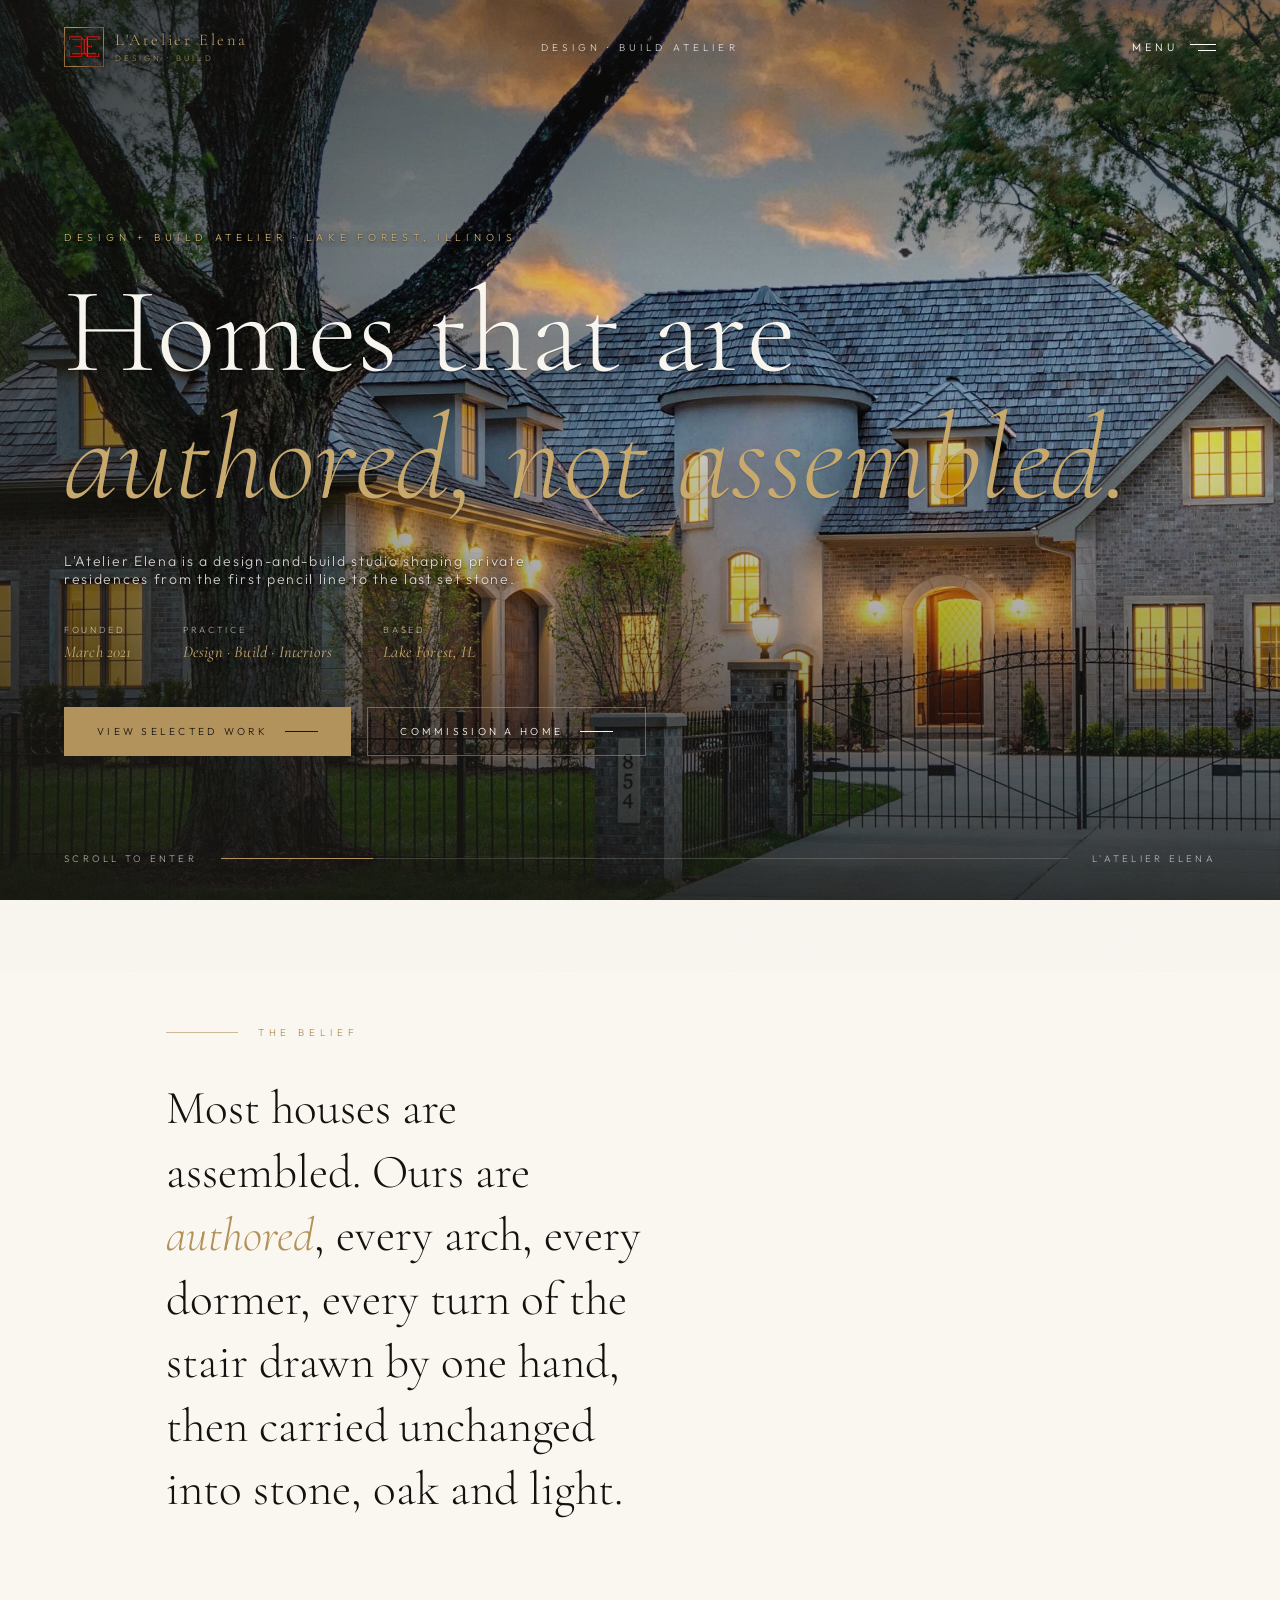
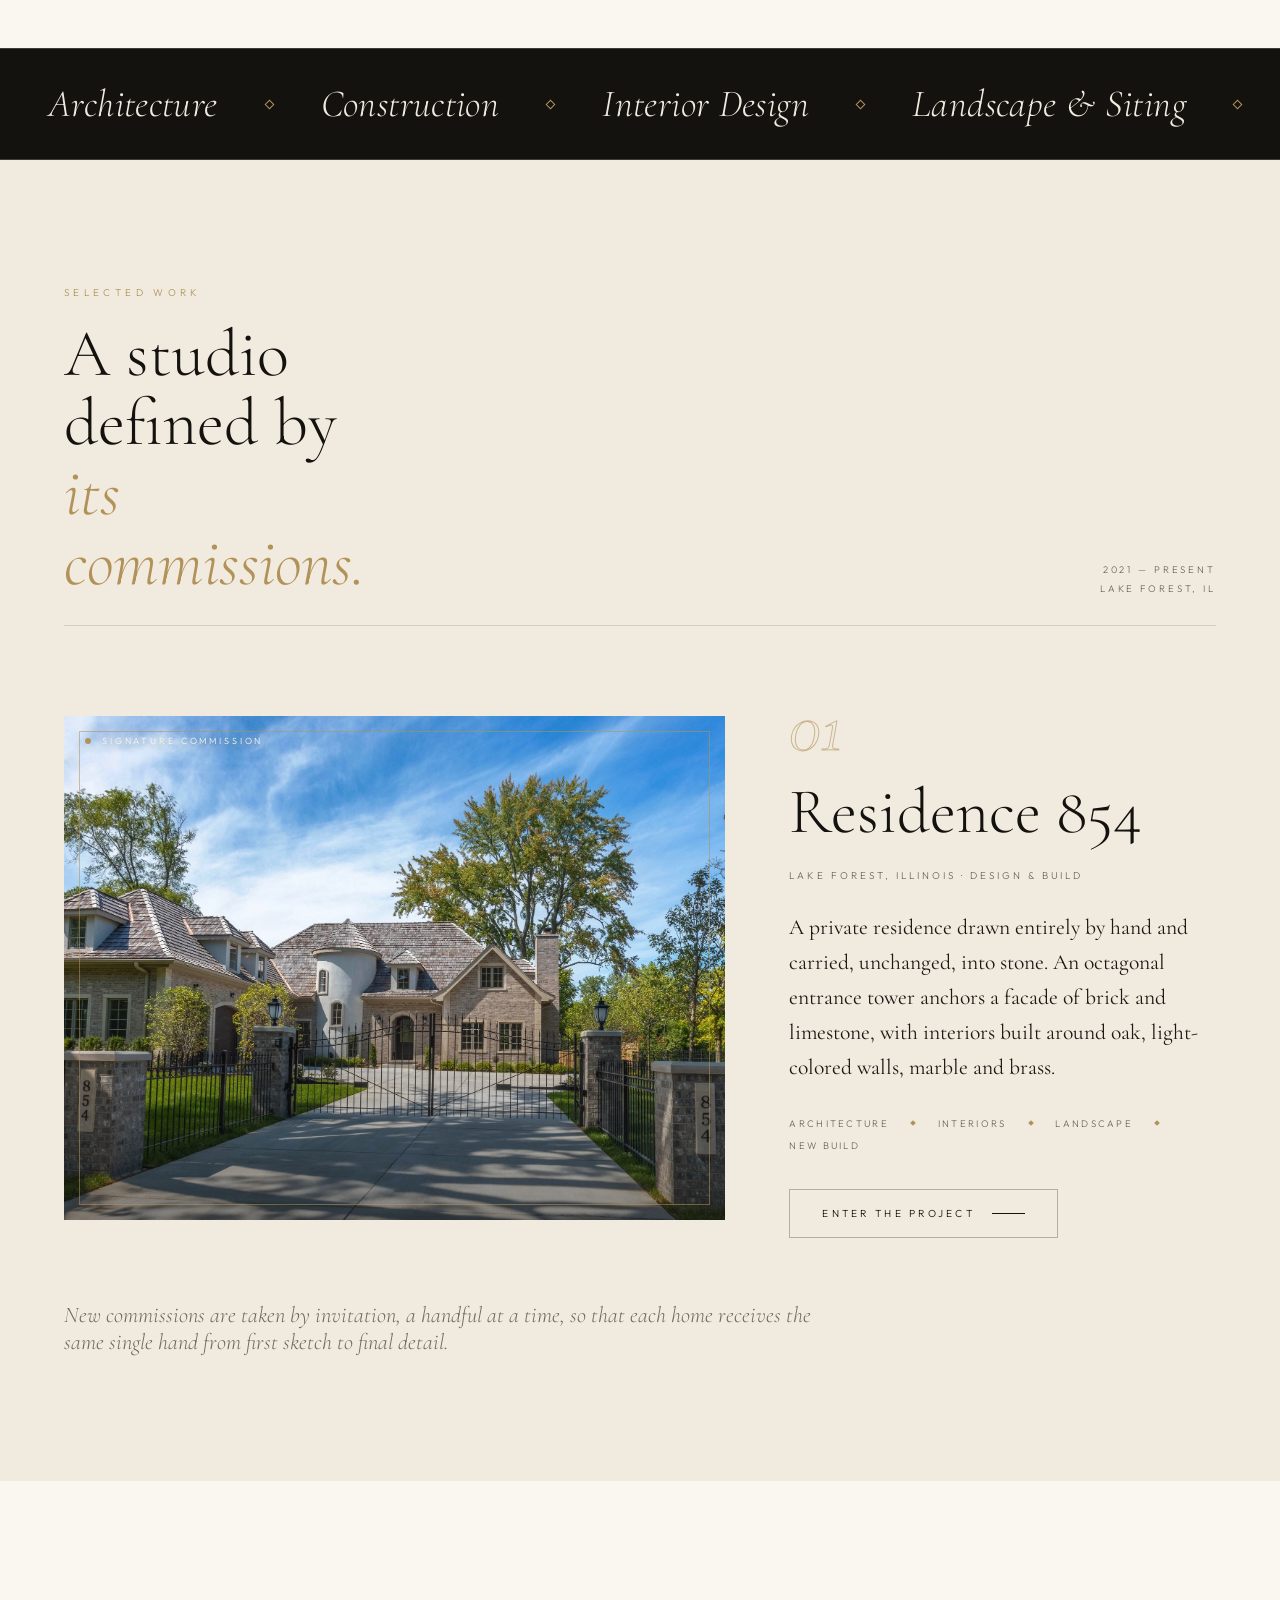
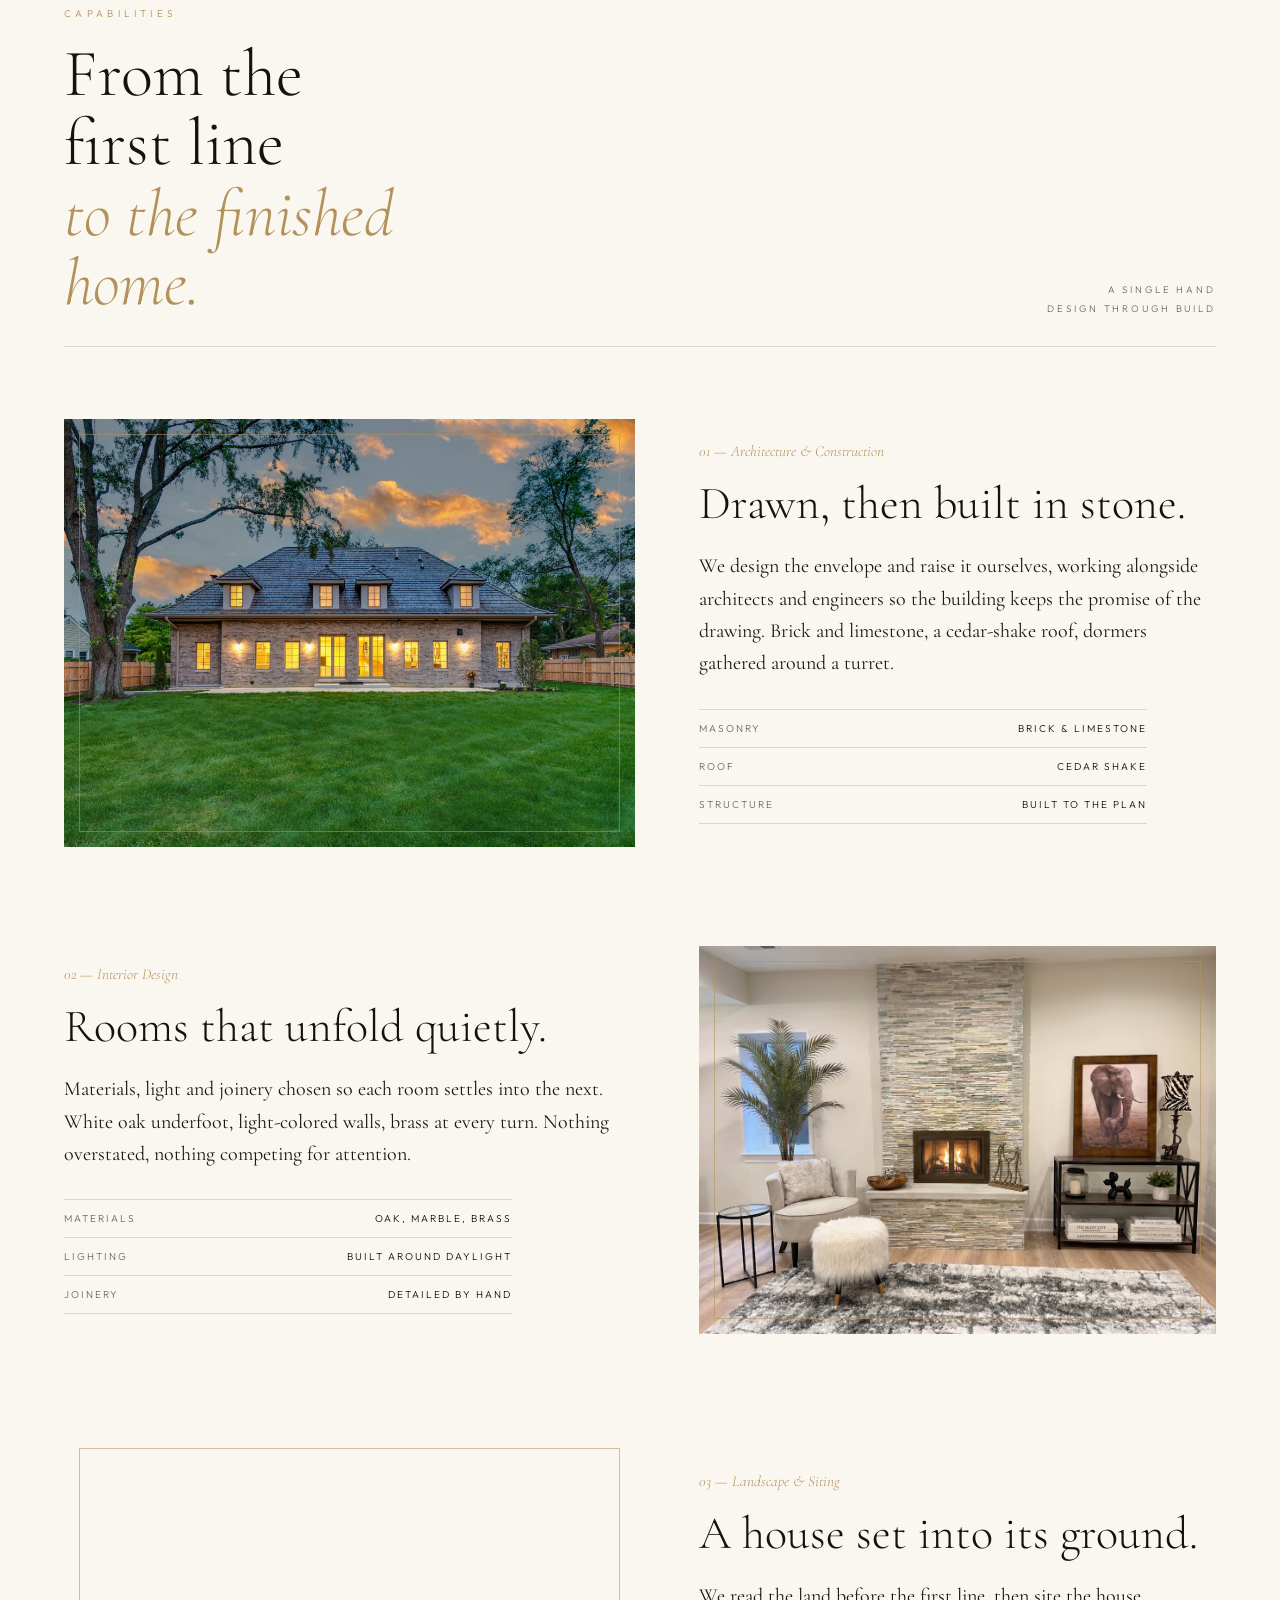
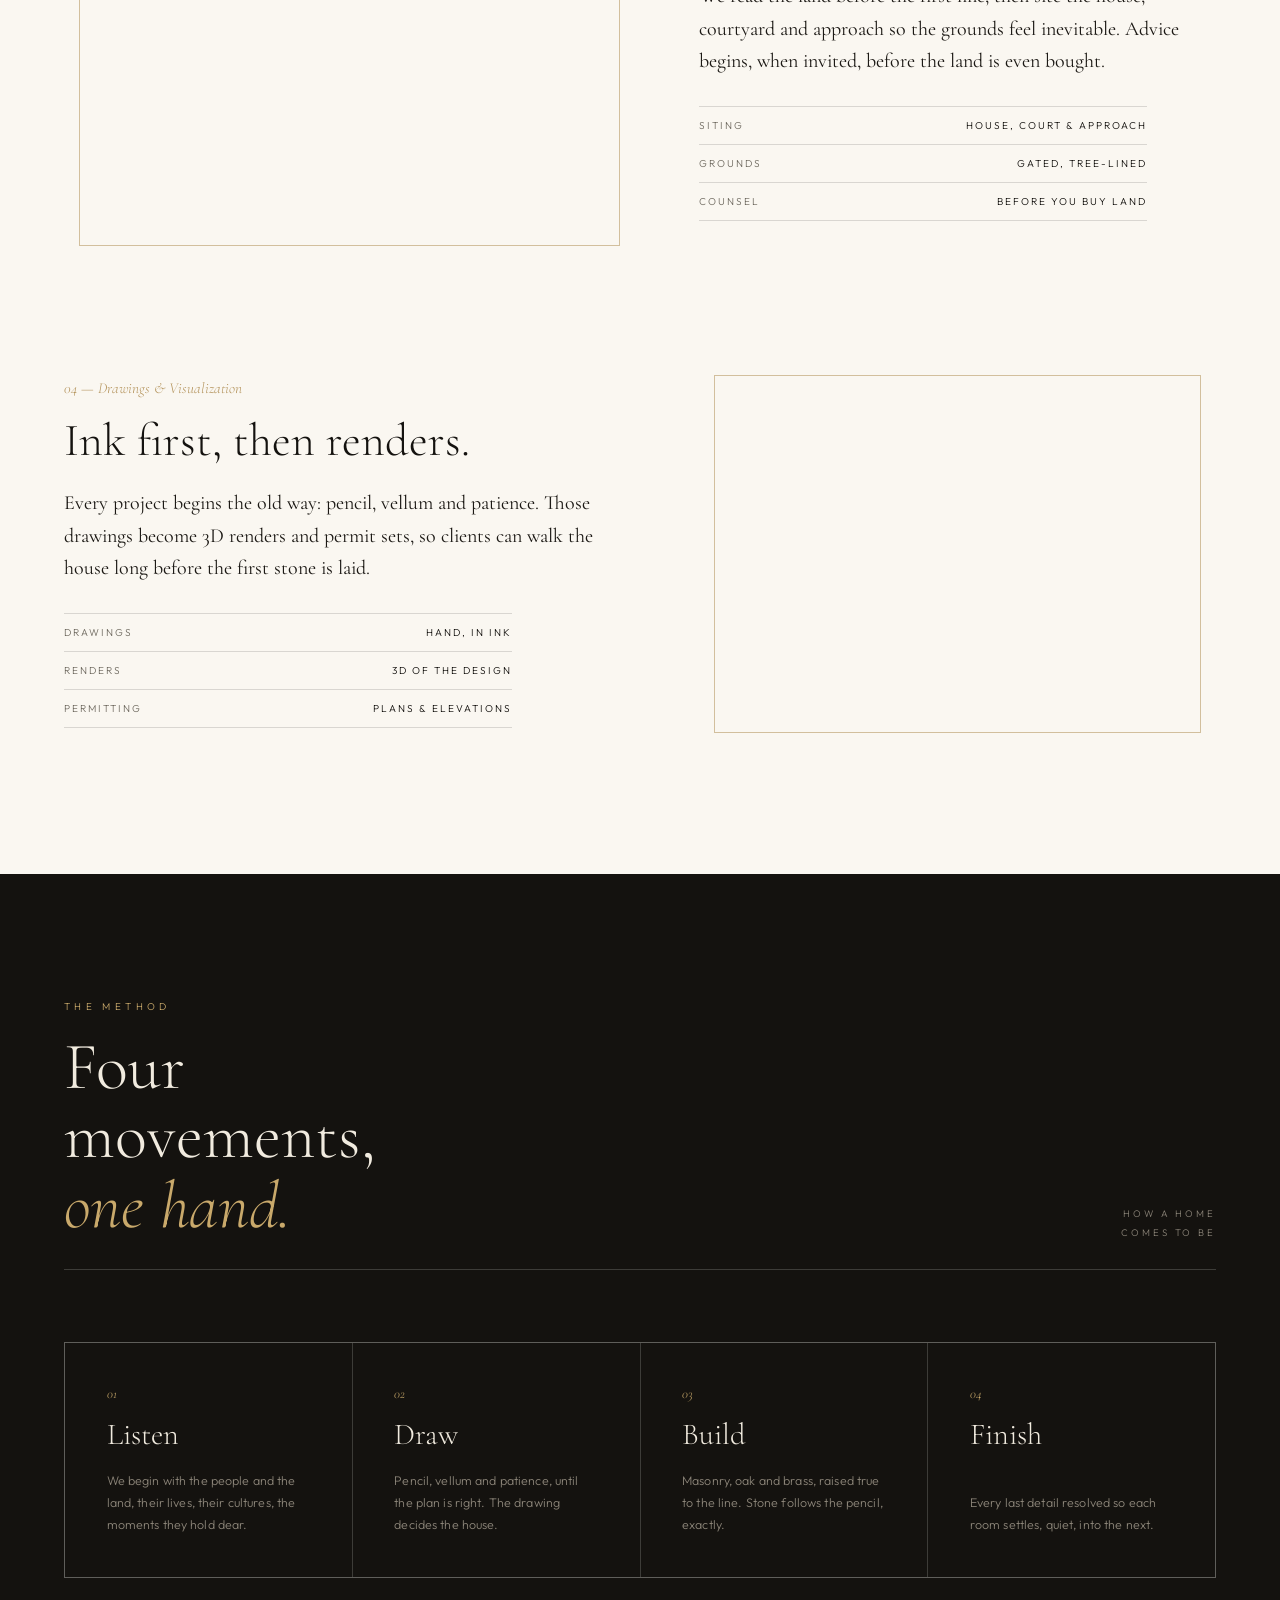
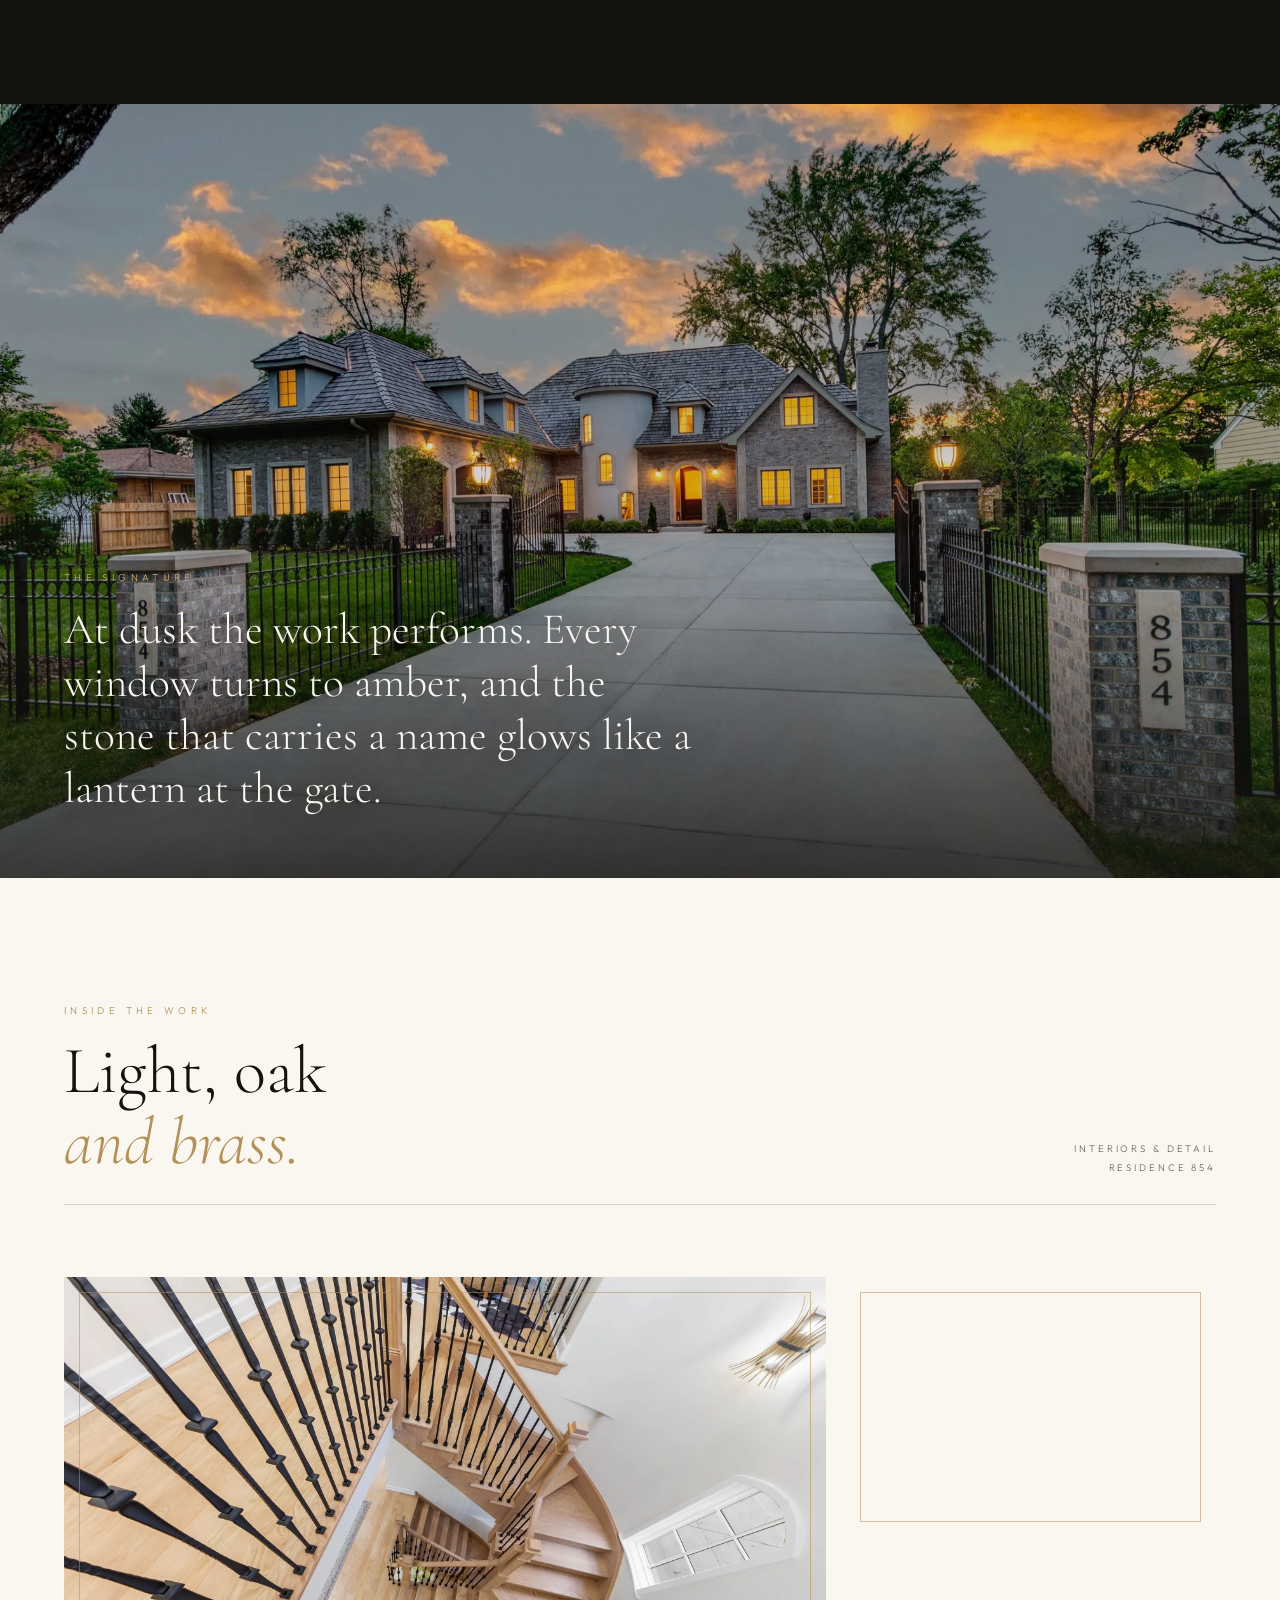
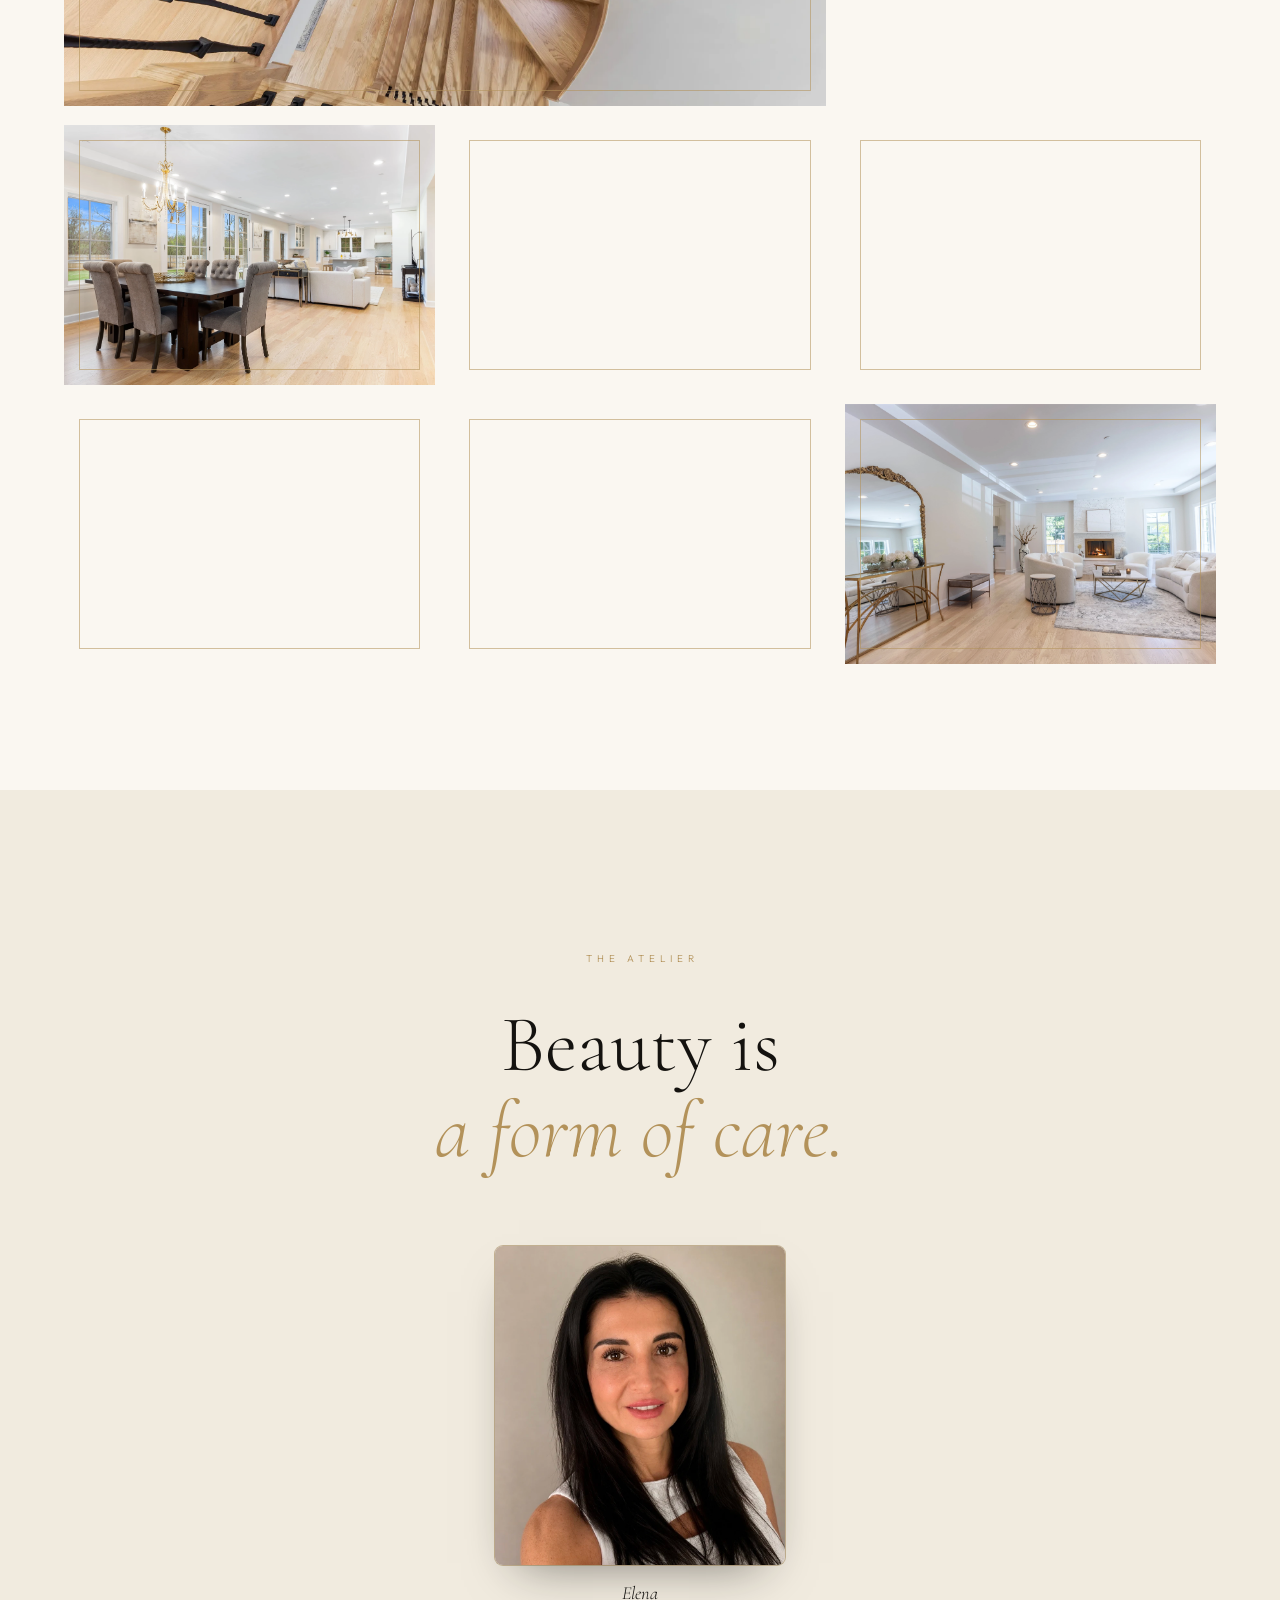
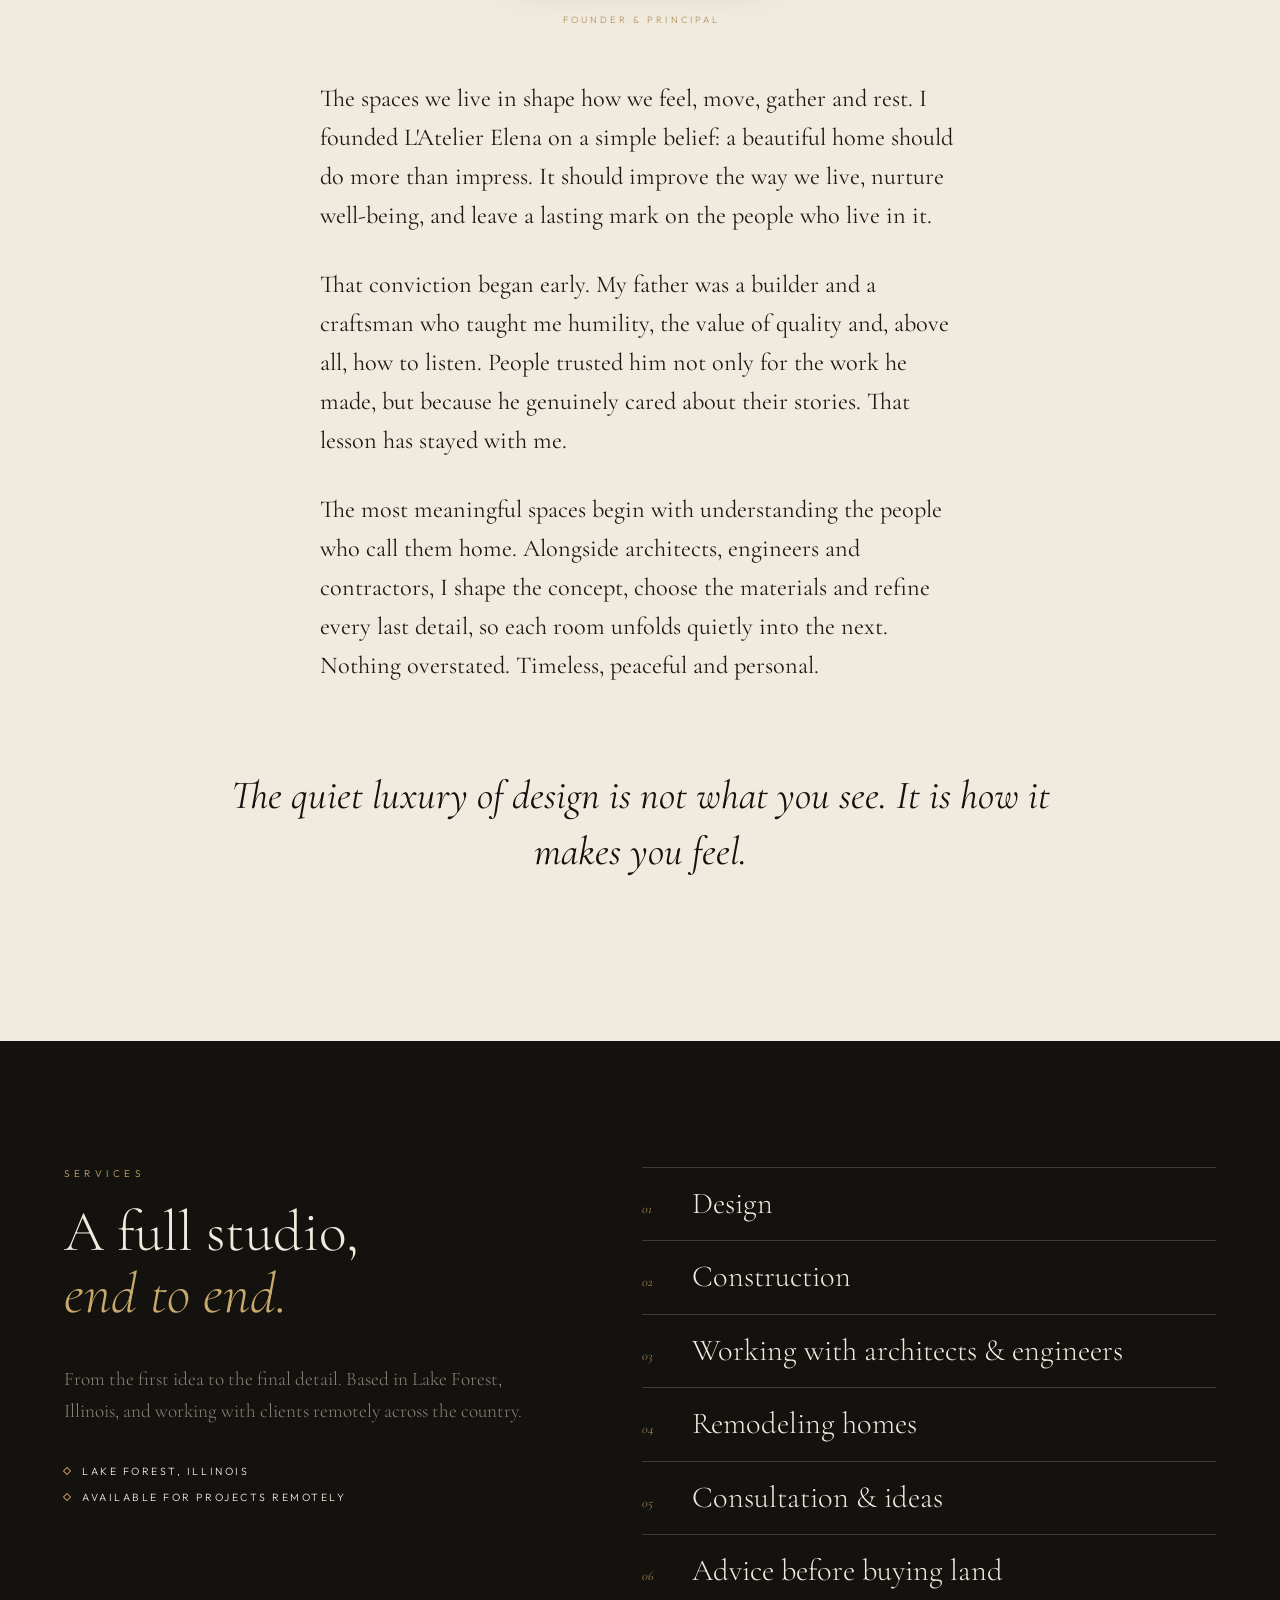
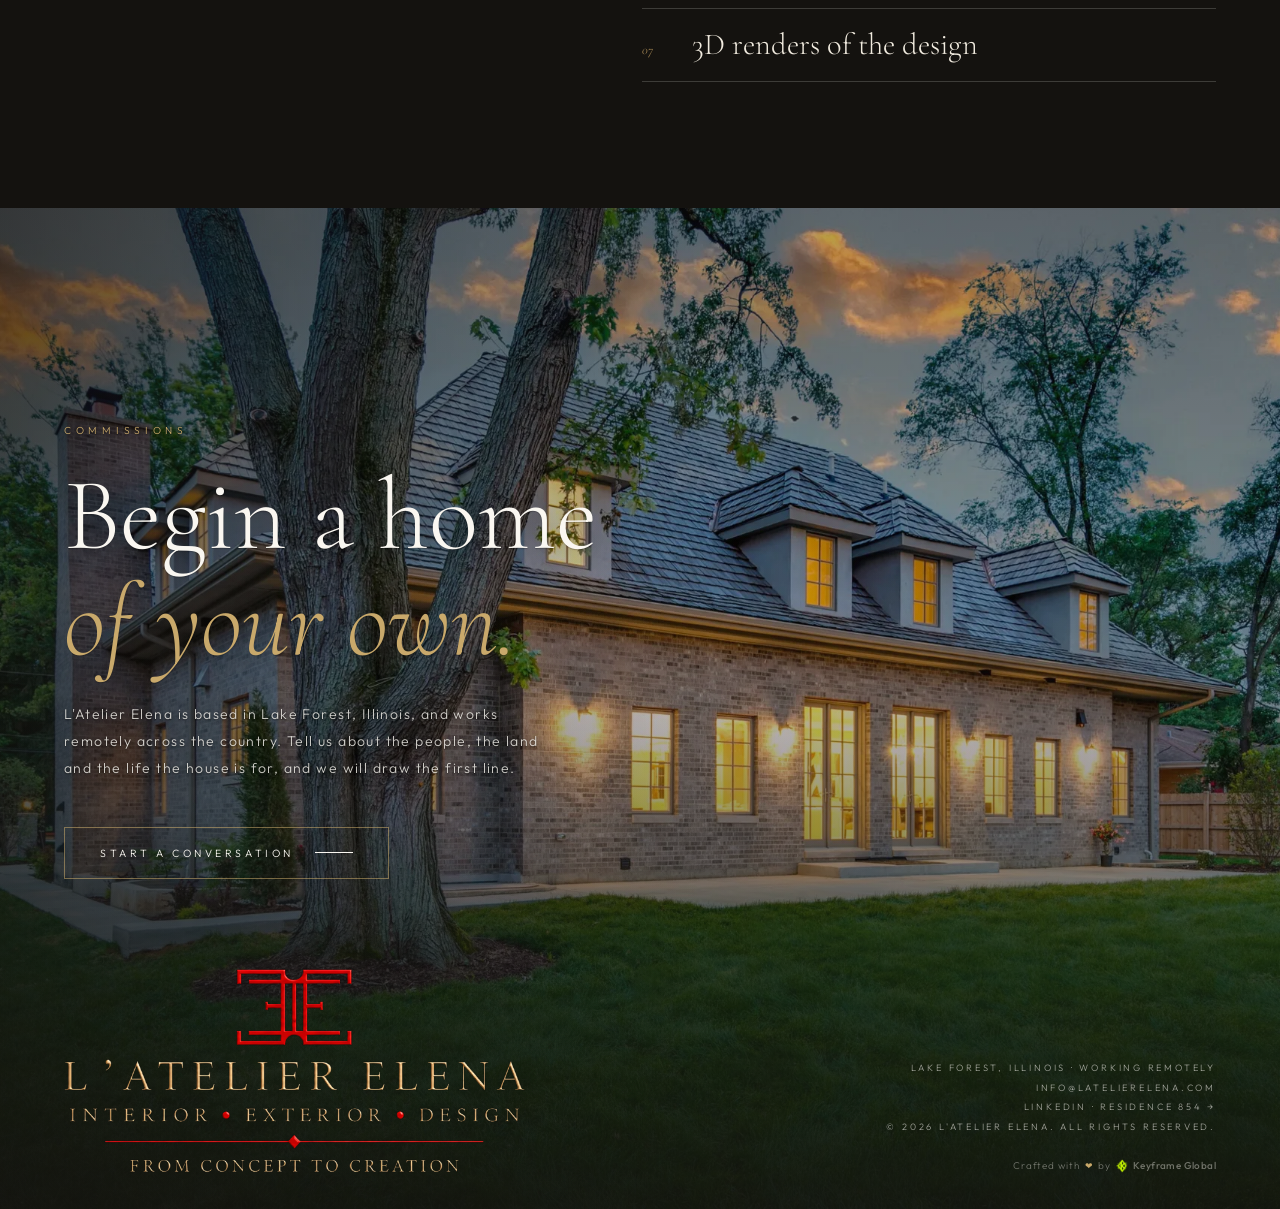
==== commit 67edeee9: "Add files via upload" ====
--- a/index.html
+++ b/index.html
@@ -38,7 +38,7 @@
   <link rel="preconnect" href="https://fonts.googleapis.com" />
   <link rel="preconnect" href="https://fonts.gstatic.com" crossorigin />
   <link href="https://fonts.googleapis.com/css2?family=Cormorant+Garamond:ital,wght@0,300;0,400;0,500;1,300;1,400&family=Outfit:wght@200;300;400;500&display=swap" rel="stylesheet" />
-  <link rel="stylesheet" href="css/base.css?v=2" />
+  <link rel="stylesheet" href="css/base.css?v=3" />
   <link rel="stylesheet" href="css/studio.css?v=2" />
 
   <script type="application/ld+json">
@@ -478,6 +478,6 @@
   <script src="https://cdn.jsdelivr.net/npm/gsap@3.12.5/dist/gsap.min.js"></script>
   <script src="https://cdn.jsdelivr.net/npm/gsap@3.12.5/dist/ScrollTrigger.min.js"></script>
   <script src="https://cdn.jsdelivr.net/npm/lenis@1.1.18/dist/lenis.min.js"></script>
-  <script src="js/home.js?v=2"></script>
+  <script src="js/home.js?v=3"></script>
 </body>
 </html>
--- a/css/base.css
+++ b/css/base.css
@@ -139,6 +139,13 @@
 }
 @media (hover: none) {
   .cursor, .cursor-label { display: none; }
+  /* Phones / touch: kill the fixed full-screen animated grain and the
+     per-frame blend on the header. Both force the compositor to redraw a
+     full-viewport layer on every scroll frame, which is the main cause of
+     the stuttering, "jumping" scroll on phones. */
+  .grain { display: none; }
+  .header-center, .menu-btn { mix-blend-mode: normal; }
+  .menu-btn { color: #fff; text-shadow: 0 1px 6px rgba(0, 0, 0, 0.55); }
 }
 
 .grain {
@@ -352,8 +359,13 @@
   position: relative;
   overflow: hidden;
 }
-.media img {
+/* Promote ONLY the elements that animate transform continuously (the hero and
+   the scroll-parallax media). A blanket will-change on every photo spawned 20+
+   composited layers and exhausted GPU memory on phones, which made scrolling
+   lag and the desktop hero stutter. */
+[data-parallax] img {
   will-change: transform;
+  backface-visibility: hidden;
 }
 .media.has-cap::after {
   content: "";
@@ -405,6 +417,11 @@
 }
 .hero-img {
   transform-origin: center center;
+  /* The hero image scales on intro and parallaxes on scroll, so give it its
+     own GPU layer up front — otherwise the browser re-rasterizes a 2400px
+     image every frame, which is what made the desktop hero look slow/glitchy. */
+  will-change: transform;
+  backface-visibility: hidden;
 }
 .hero-veil {
   position: absolute;
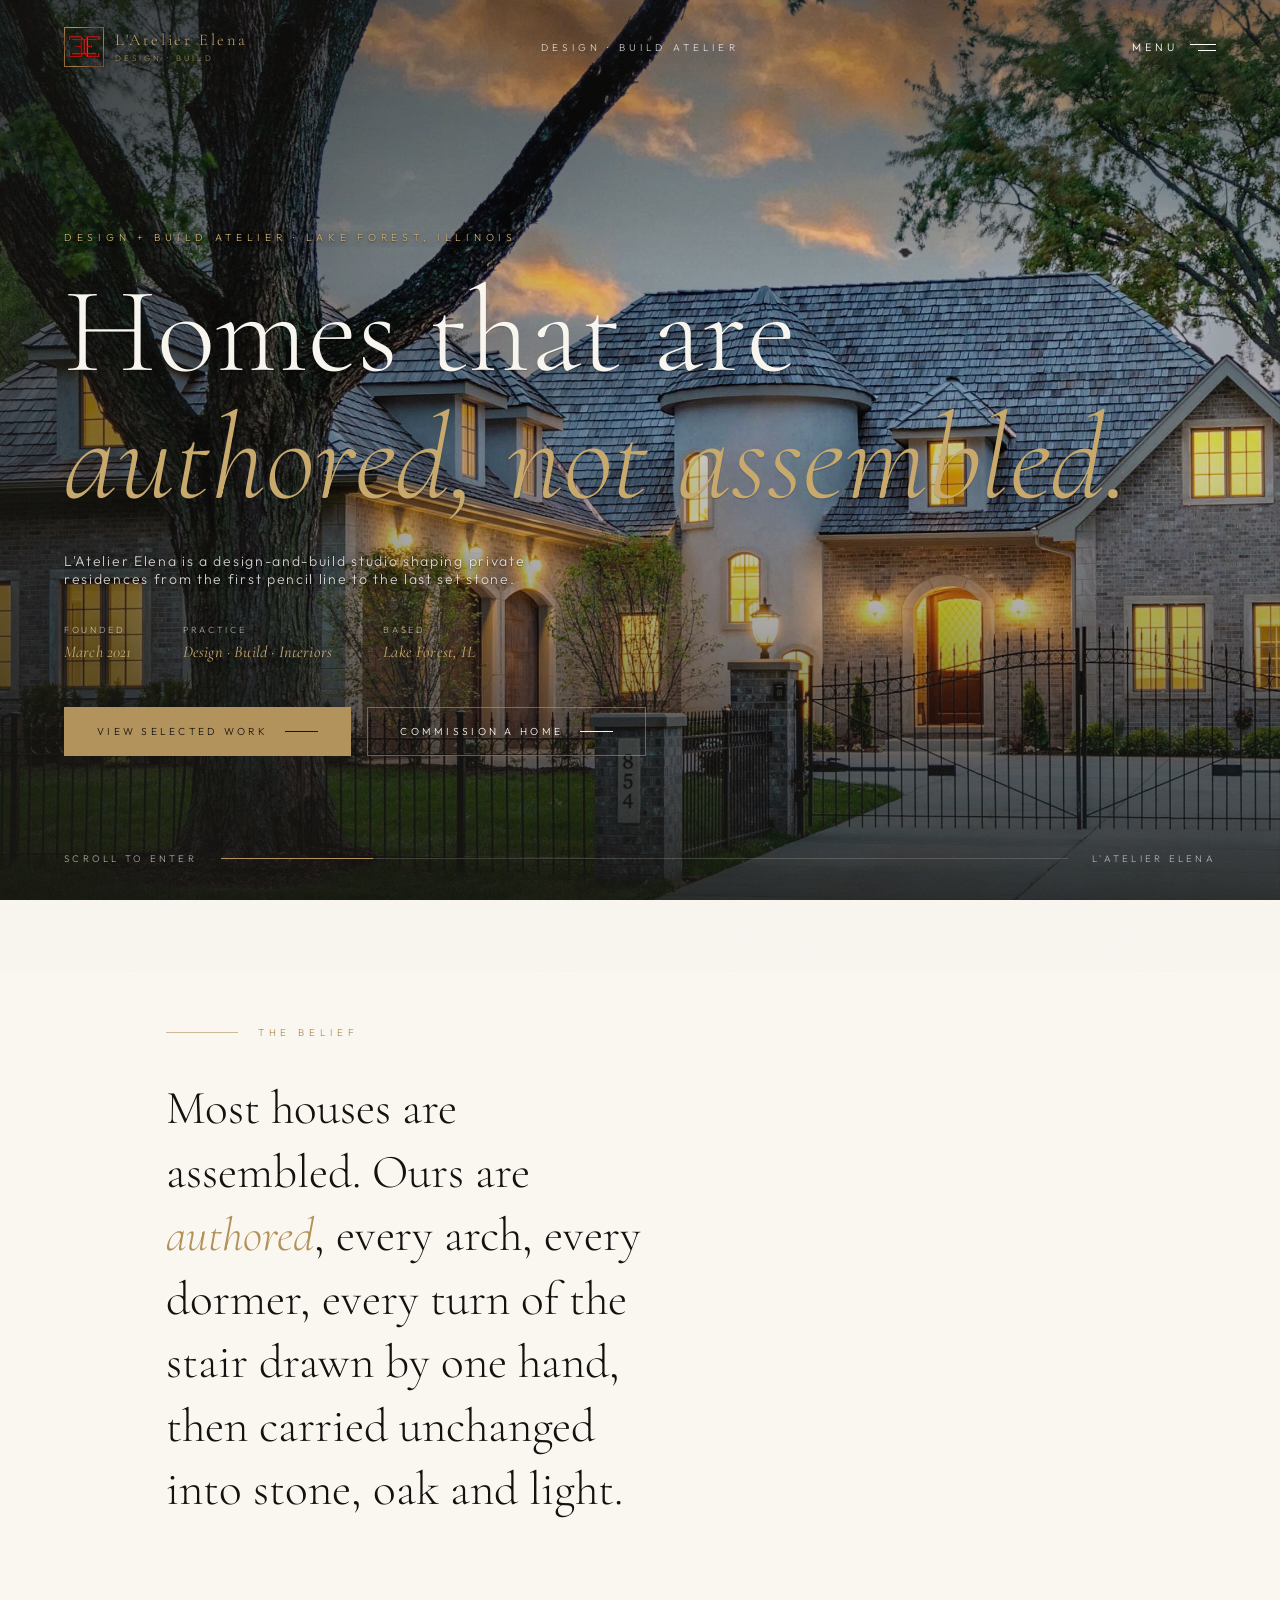
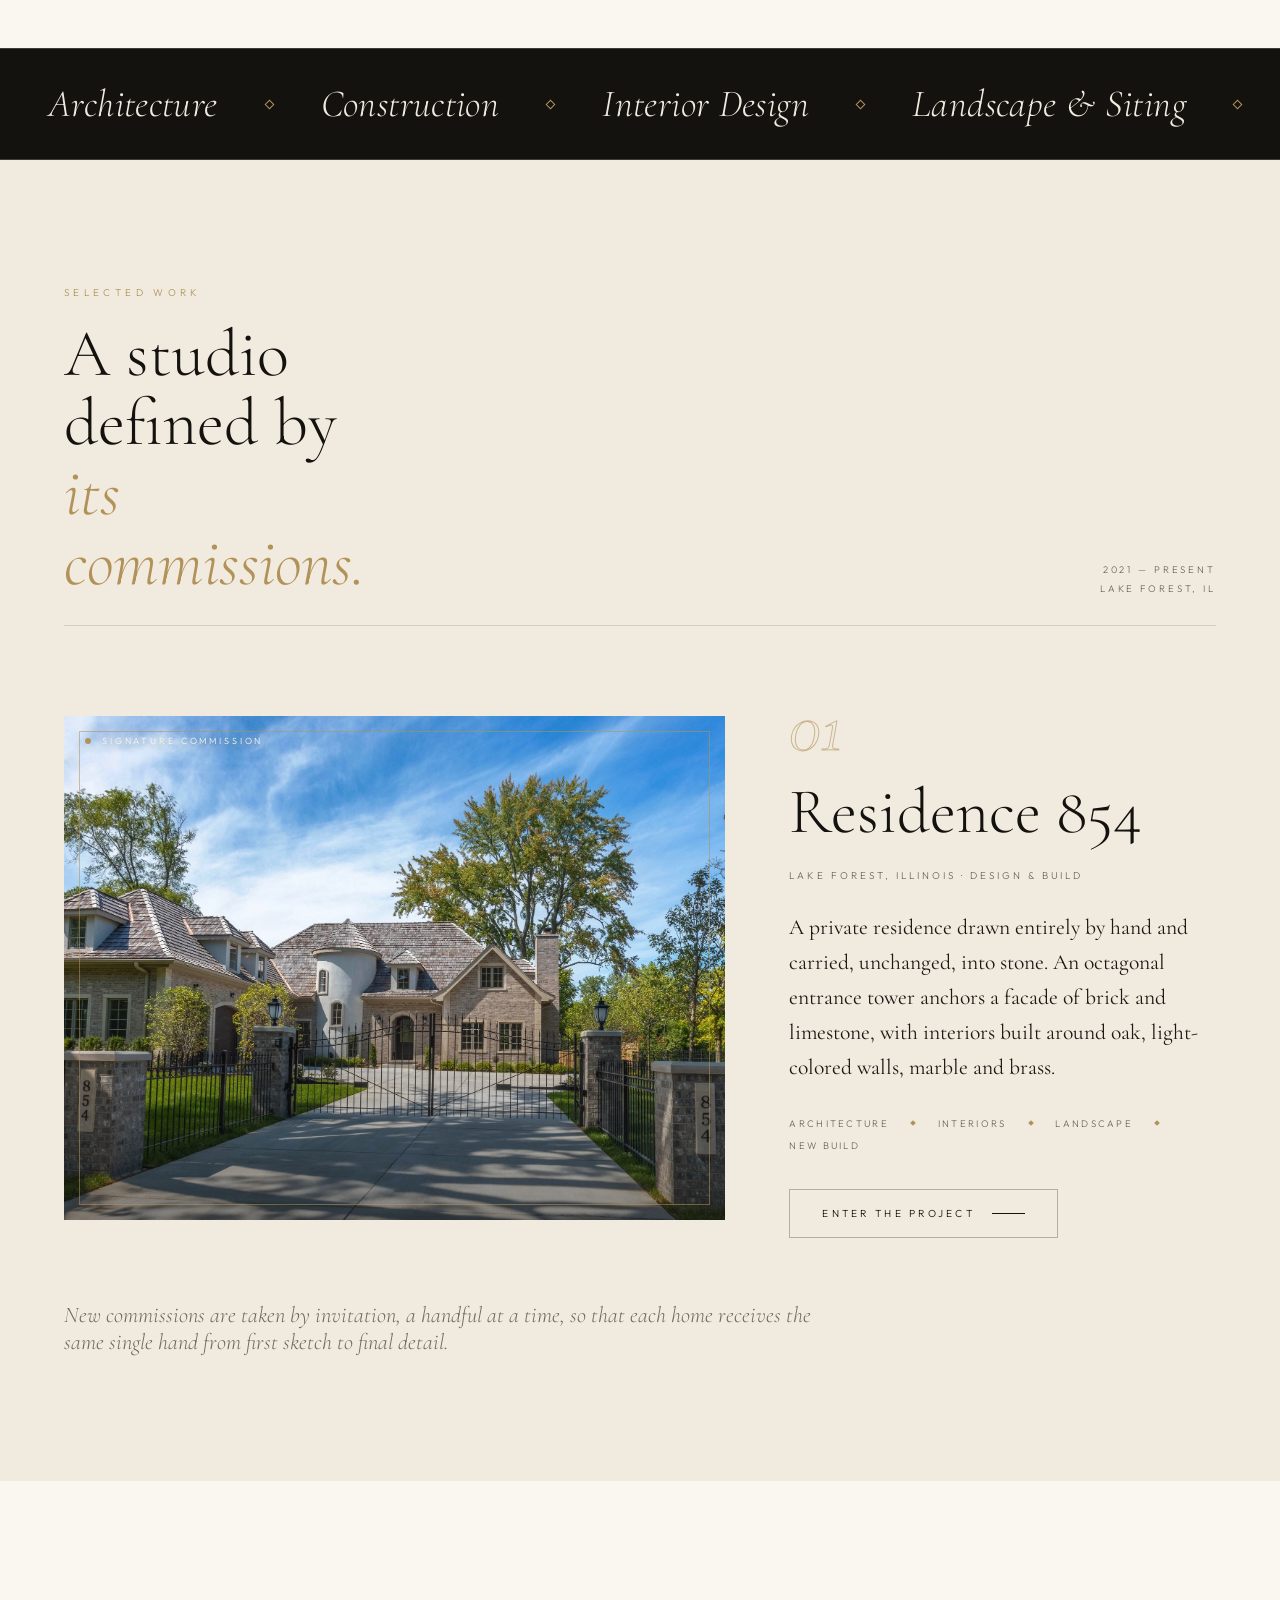
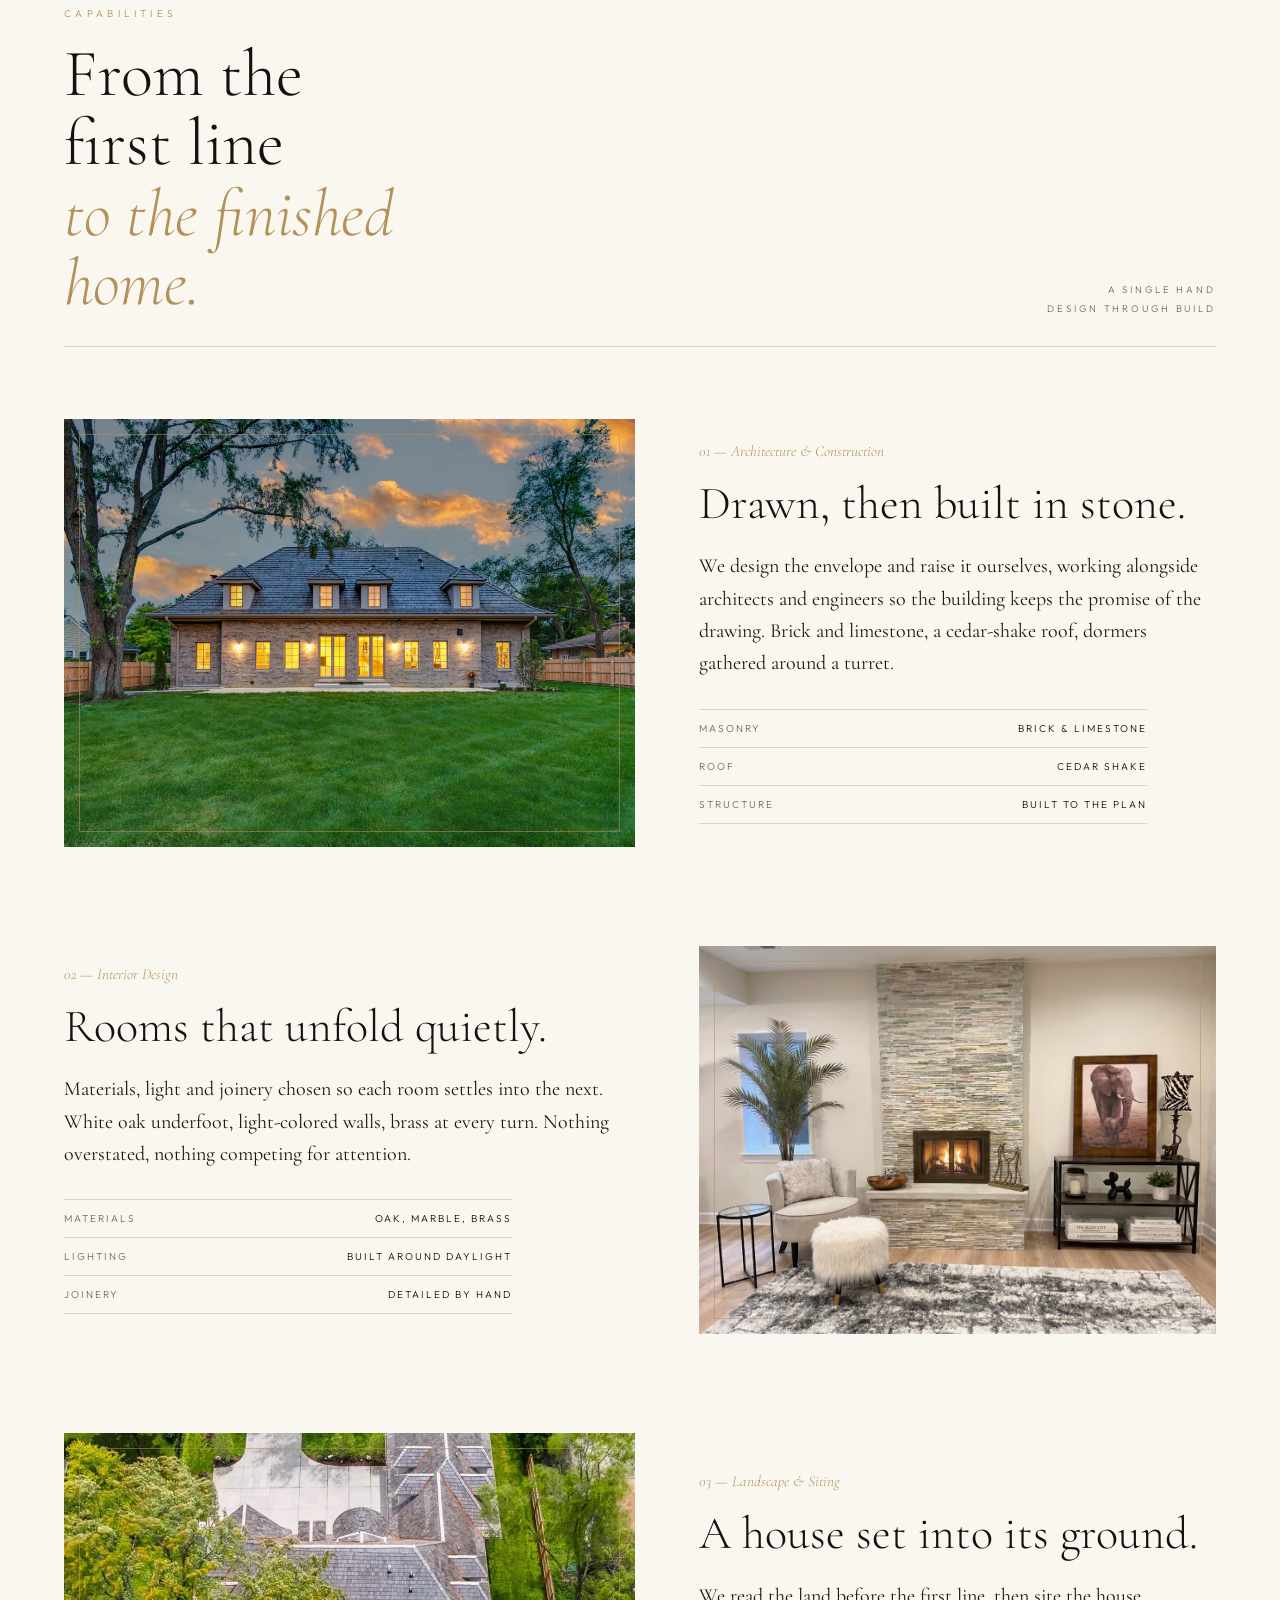
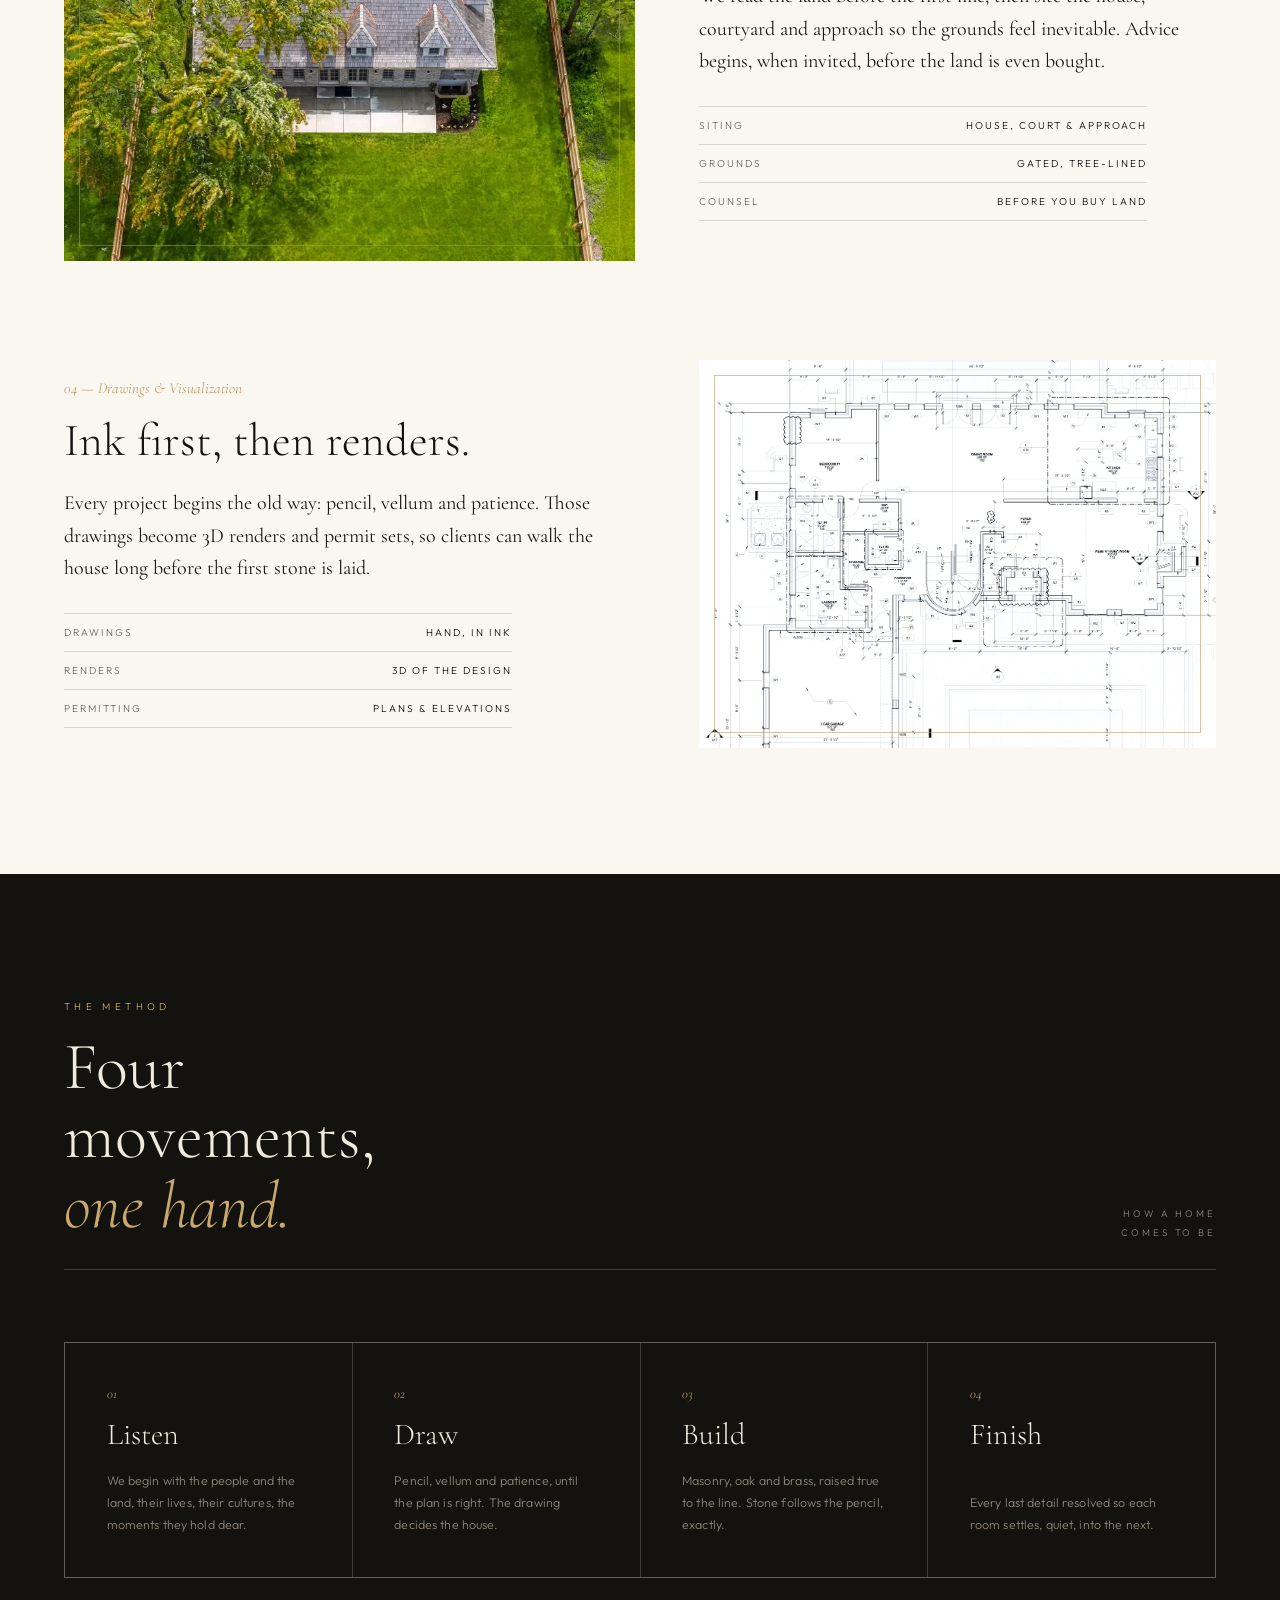
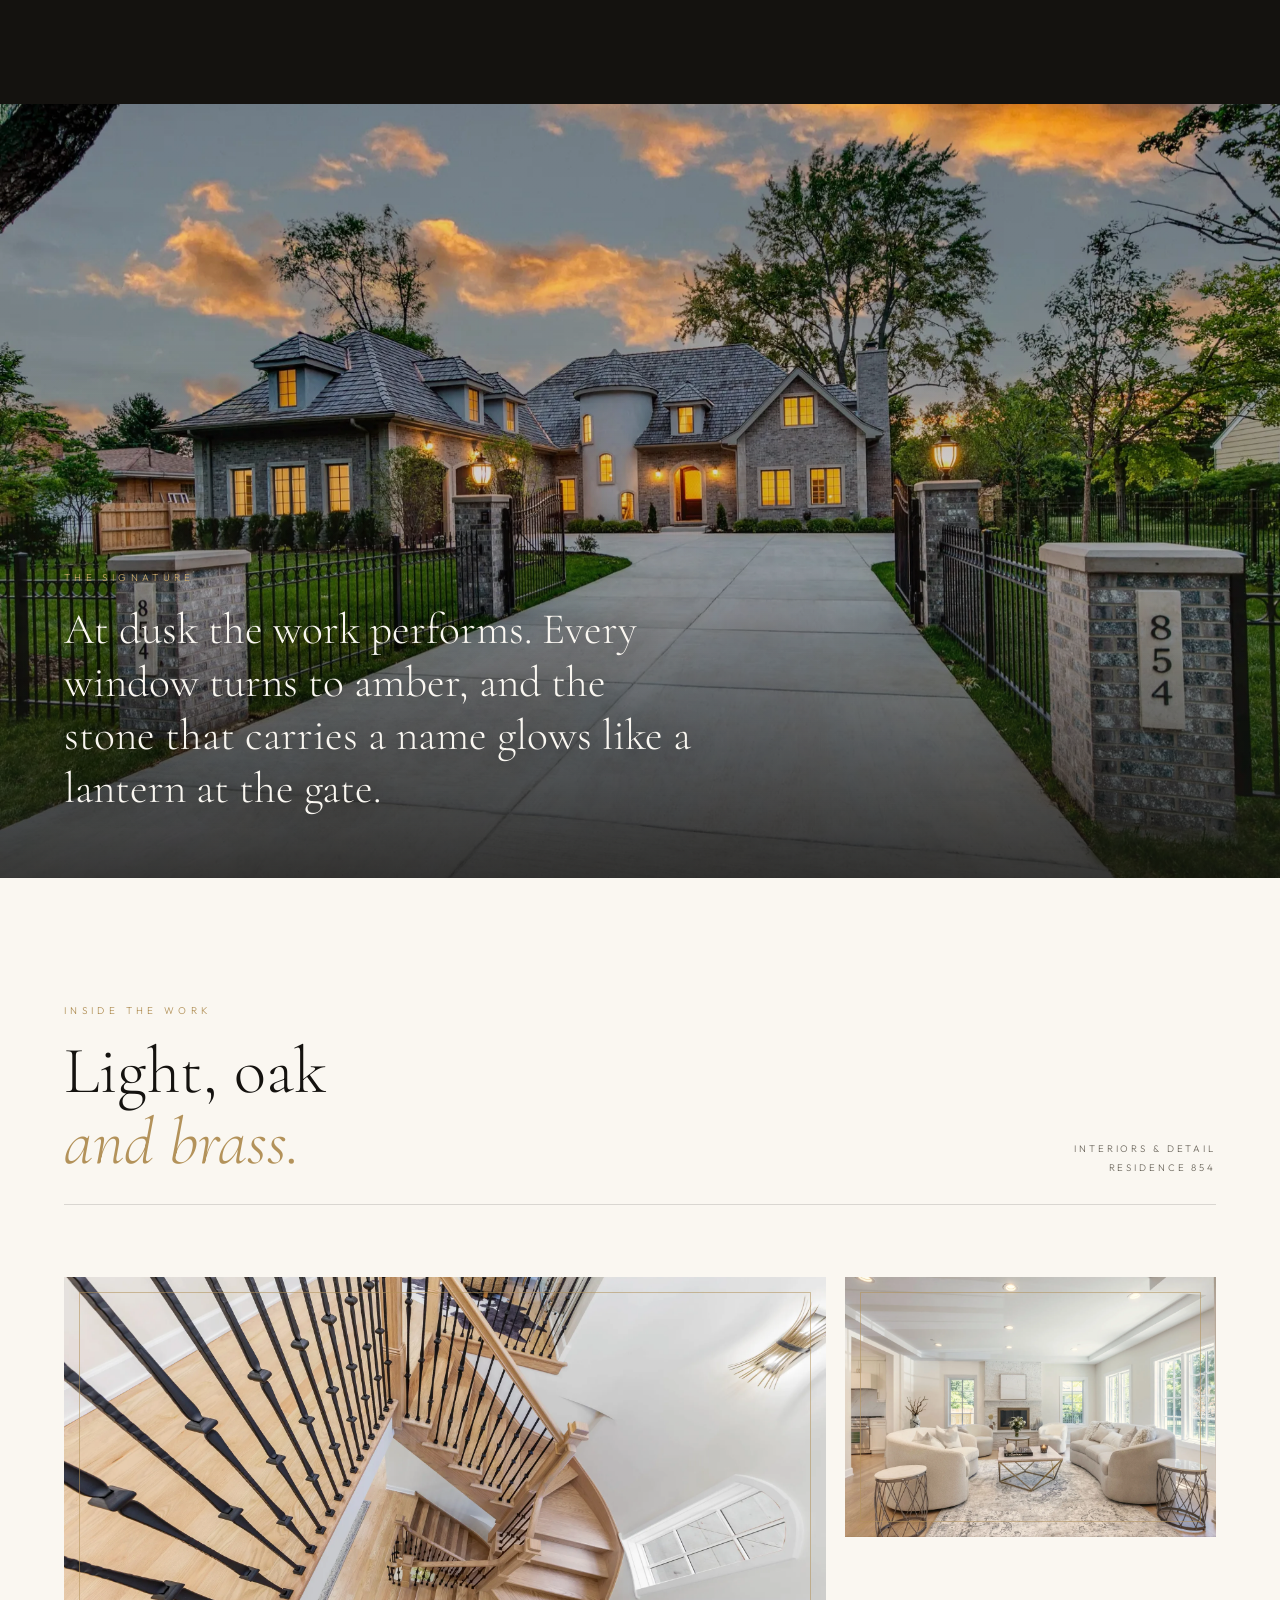
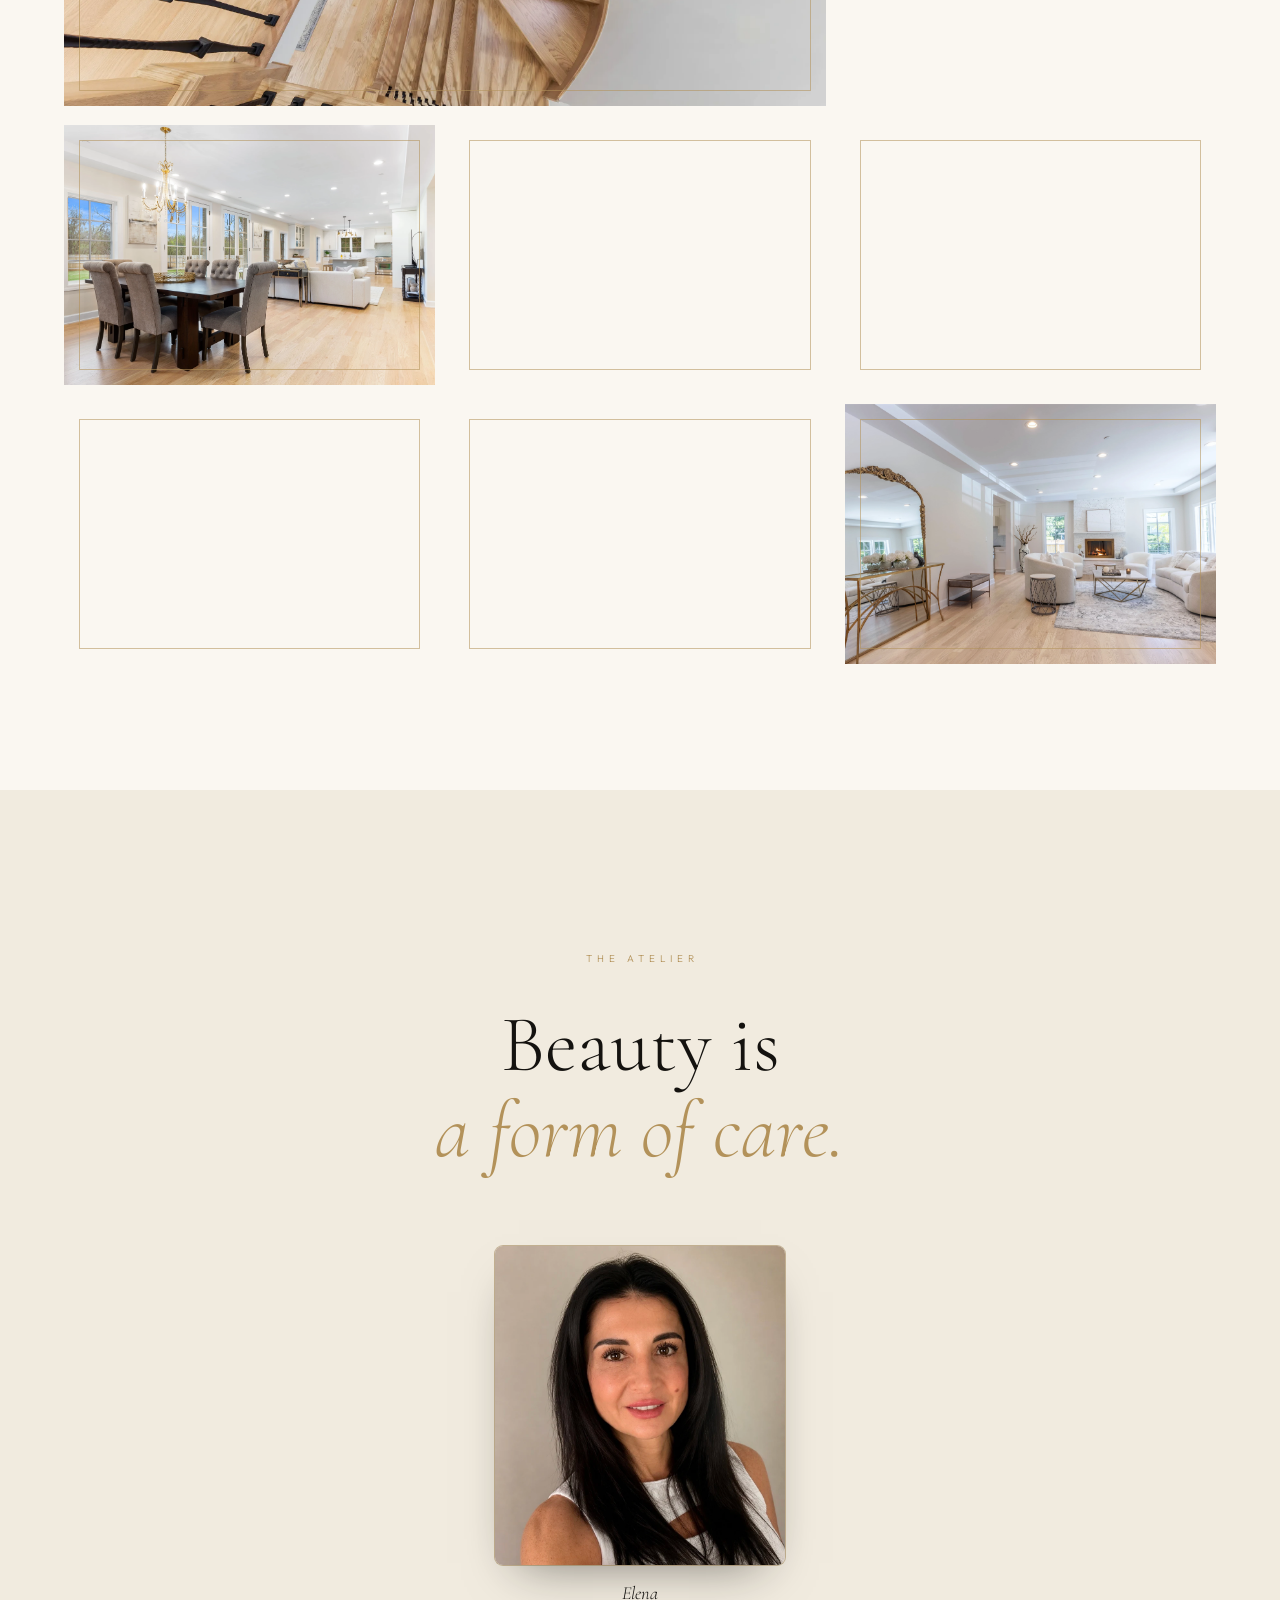
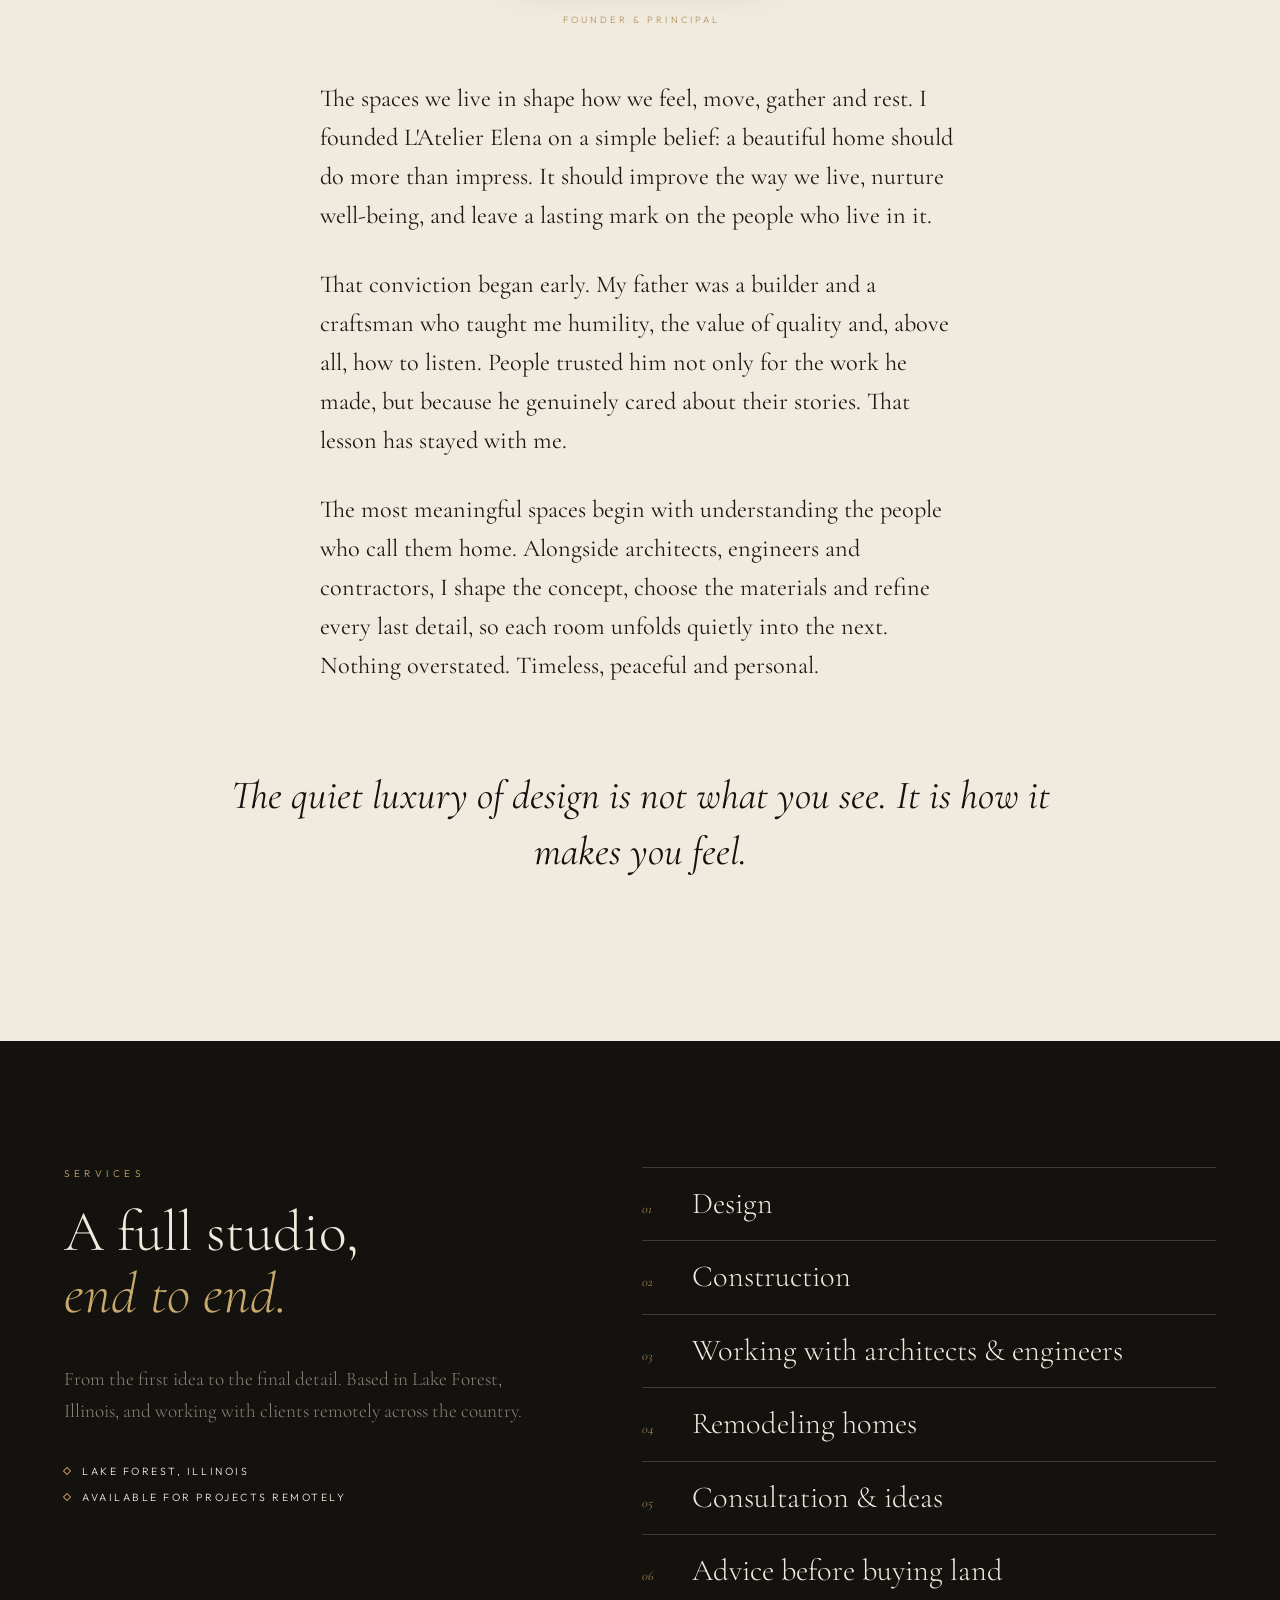
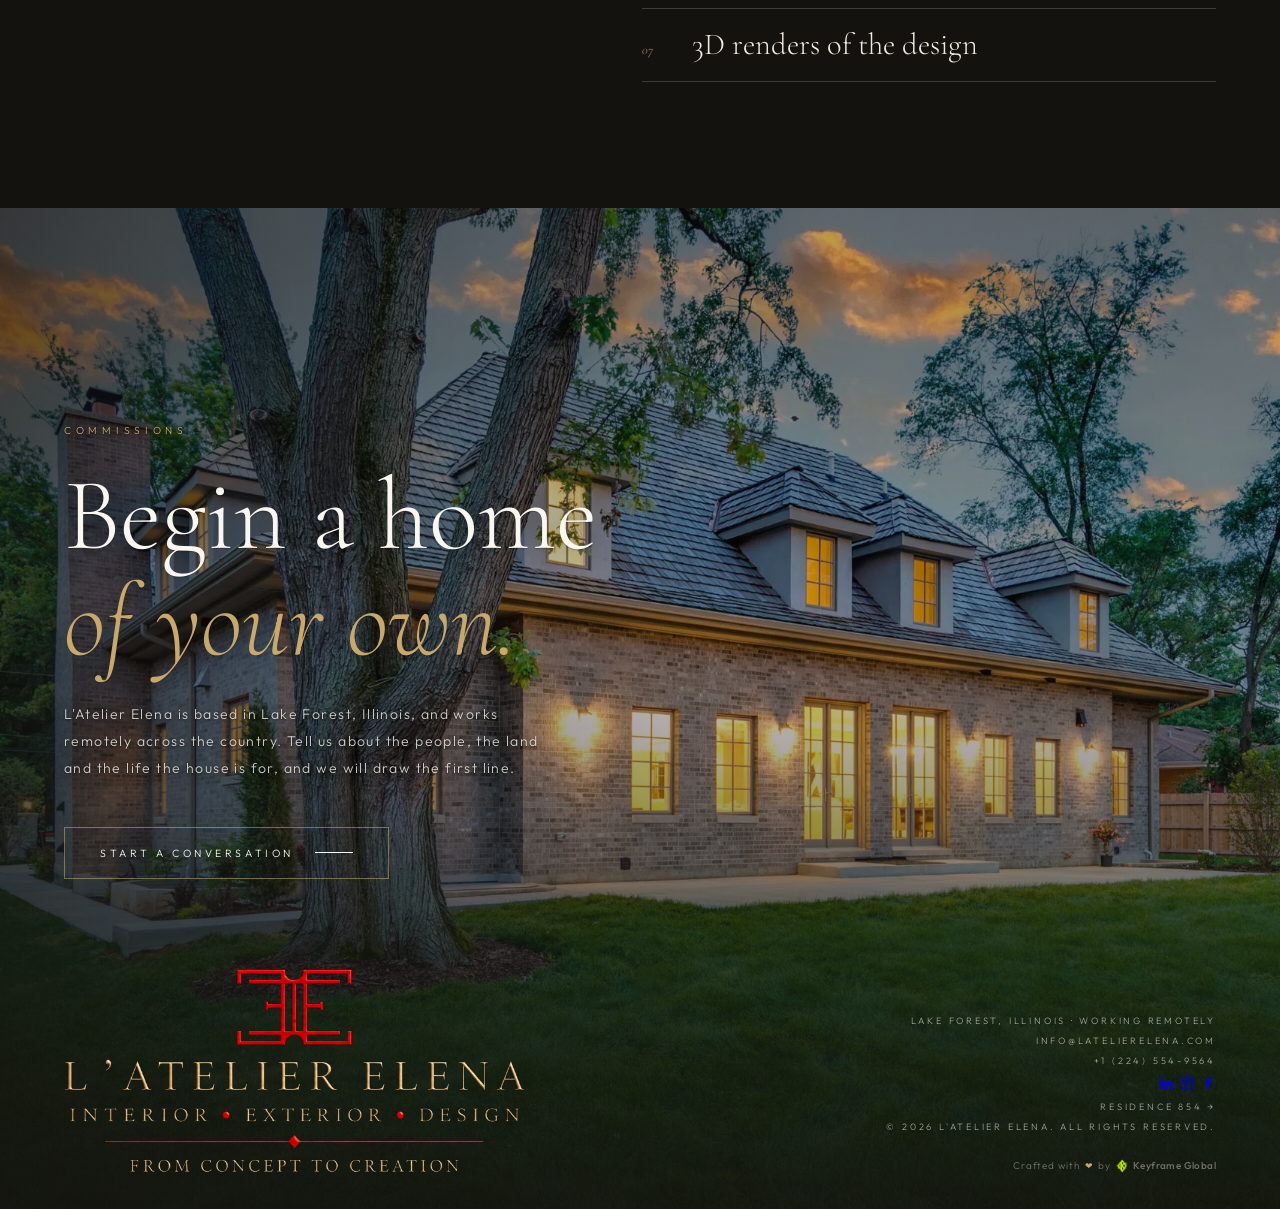
==== commit ab701ade: "footer edite add phone number" ====
--- a/index.html
+++ b/index.html
@@ -38,8 +38,8 @@
   <link rel="preconnect" href="https://fonts.googleapis.com" />
   <link rel="preconnect" href="https://fonts.gstatic.com" crossorigin />
   <link href="https://fonts.googleapis.com/css2?family=Cormorant+Garamond:ital,wght@0,300;0,400;0,500;1,300;1,400&family=Outfit:wght@200;300;400;500&display=swap" rel="stylesheet" />
-  <link rel="stylesheet" href="css/base.css?v=3" />
-  <link rel="stylesheet" href="css/studio.css?v=2" />
+  <link rel="stylesheet" href="css/base.css" />
+  <link rel="stylesheet" href="css/studio.css" />
 
   <script type="application/ld+json">
   {
@@ -460,7 +460,13 @@
         <div class="footer-meta">
           <span>Lake Forest, Illinois &middot; Working remotely</span>
           <span><a class="flink" href="mailto:info@latelierelena.com">info@latelierelena.com</a></span>
-          <span><a class="flink" href="https://www.linkedin.com/in/elena-c-cracaoanu/" target="_blank" rel="noopener">LinkedIn</a> &middot; <a class="flink" href="residence-854.html">Residence 854 &rarr;</a></span>
+          <span><a class="flink" href="tel:+12245549564">+1 (224) 554-9564</a></span>
+          <div class="footer-social">
+            <a class="fsocial" href="https://linkedin.com/company/latelierelena" target="_blank" rel="noopener" aria-label="L'Atelier Elena on LinkedIn"><svg viewBox="0 0 24 24" width="16" height="16" fill="currentColor" aria-hidden="true"><path d="M4.98 3.5a2.5 2.5 0 1 1 0 5 2.5 2.5 0 0 1 0-5zM3 9h4v12H3zM10 9h3.8v1.7h.05c.53-1 1.83-2.05 3.77-2.05C21.4 8.65 22 11 22 14.1V21h-4v-6.1c0-1.45-.03-3.3-2-3.3-2 0-2.3 1.57-2.3 3.2V21h-4z"/></svg></a>
+            <a class="fsocial" href="https://www.instagram.com/l.atelier.elena" target="_blank" rel="noopener" aria-label="L'Atelier Elena on Instagram"><svg viewBox="0 0 24 24" width="16" height="16" fill="none" stroke="currentColor" stroke-width="1.6" aria-hidden="true"><rect x="3" y="3" width="18" height="18" rx="5"/><circle cx="12" cy="12" r="4"/><circle cx="17.5" cy="6.5" r="1.1" fill="currentColor" stroke="none"/></svg></a>
+            <a class="fsocial" href="https://www.facebook.com/LatelierByElena" target="_blank" rel="noopener" aria-label="L'Atelier Elena on Facebook"><svg viewBox="0 0 24 24" width="16" height="16" fill="currentColor" aria-hidden="true"><path d="M13.5 21v-8h2.7l.4-3.1h-3.1V7.9c0-.9.25-1.5 1.55-1.5H17V3.6c-.29-.04-1.28-.13-2.44-.13-2.4 0-4.06 1.47-4.06 4.17V9.9H7.8V13h2.7v8z"/></svg></a>
+          </div>
+          <span><a class="flink" href="residence-854.html">Residence 854 &rarr;</a></span>
           <span>&copy; <span id="year">2026</span> L'Atelier Elena. All rights reserved.</span>
           <a class="cine-badge" href="https://keyframeglobal.com/" target="_blank" rel="noopener" aria-label="Crafted by Keyframe Global">Crafted with <span class="kf-heart">&#10084;</span> by <img class="kf-mark" src="assets/img/keyframe-favicon.png" alt="" /> <b>Keyframe&nbsp;Global</b></a>
         </div>
@@ -478,6 +484,6 @@
   <script src="https://cdn.jsdelivr.net/npm/gsap@3.12.5/dist/gsap.min.js"></script>
   <script src="https://cdn.jsdelivr.net/npm/gsap@3.12.5/dist/ScrollTrigger.min.js"></script>
   <script src="https://cdn.jsdelivr.net/npm/lenis@1.1.18/dist/lenis.min.js"></script>
-  <script src="js/home.js?v=3"></script>
+  <script src="js/home.js"></script>
 </body>
 </html>
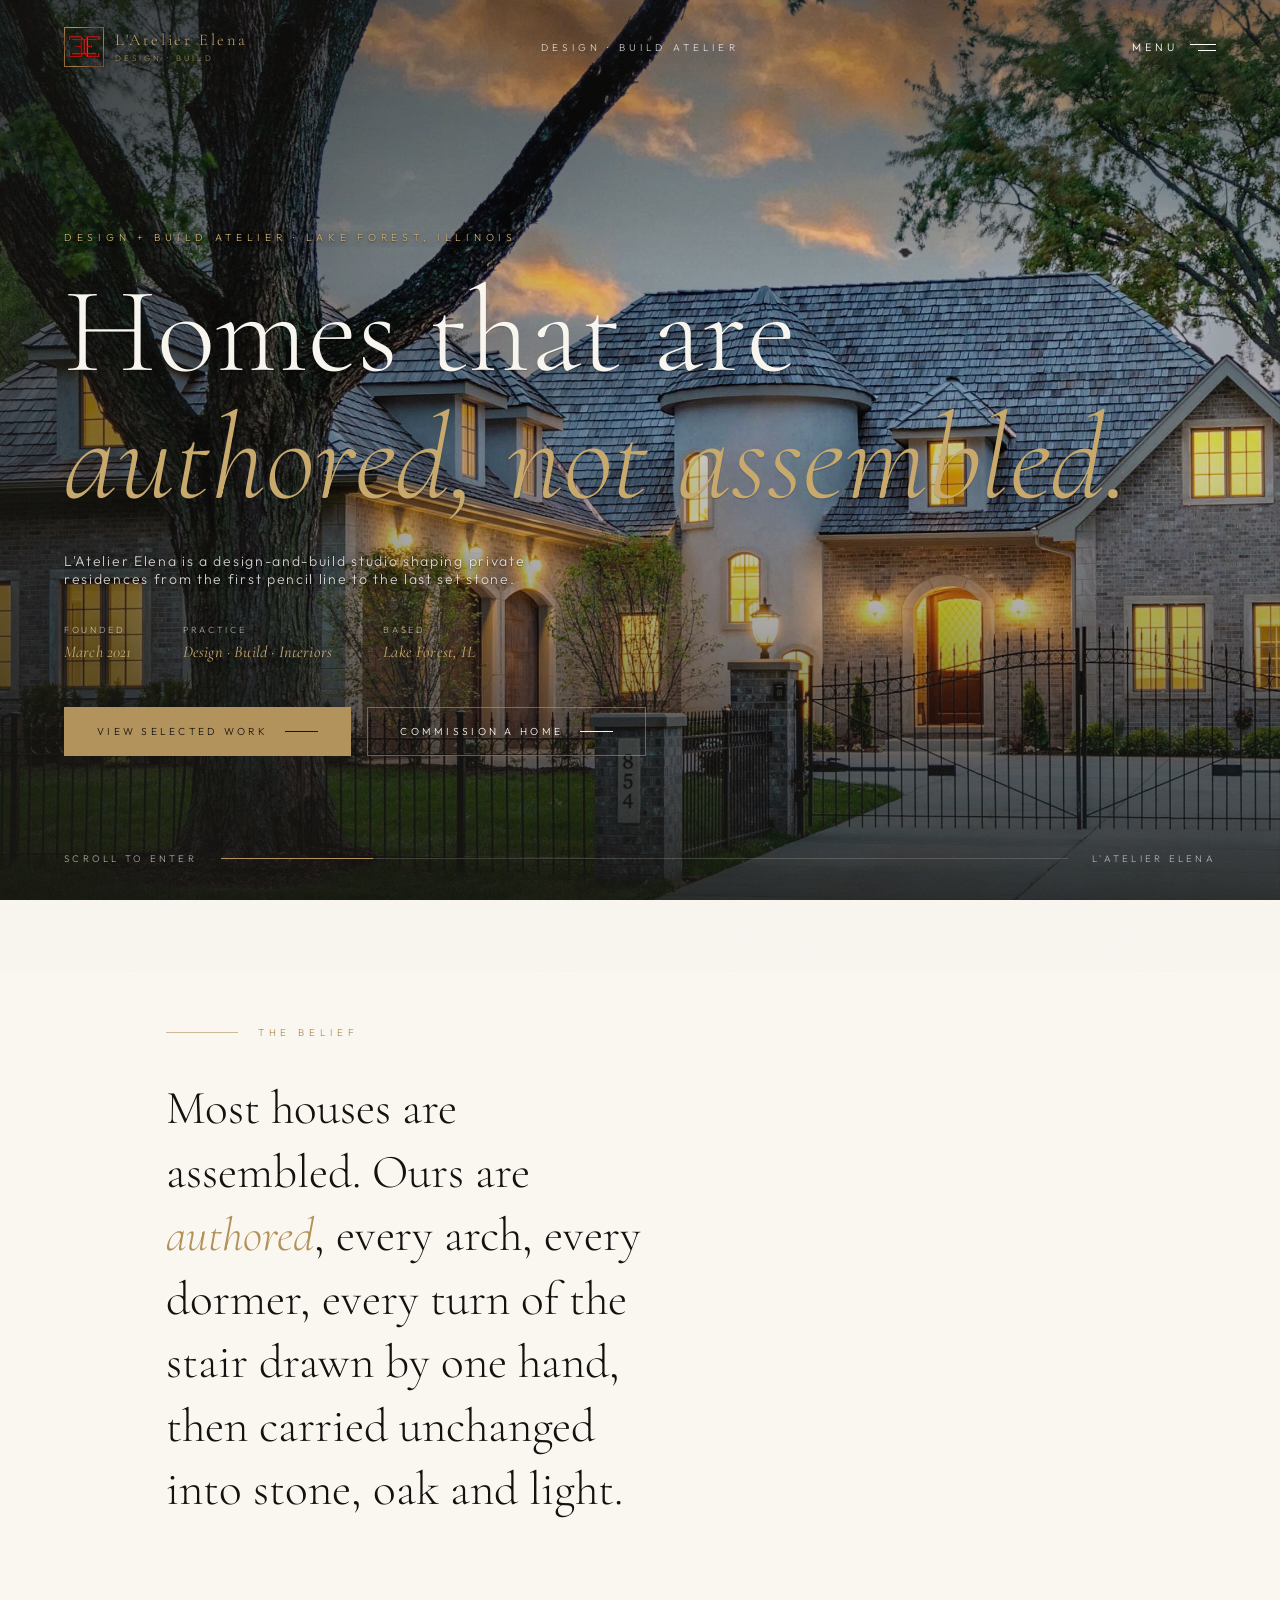
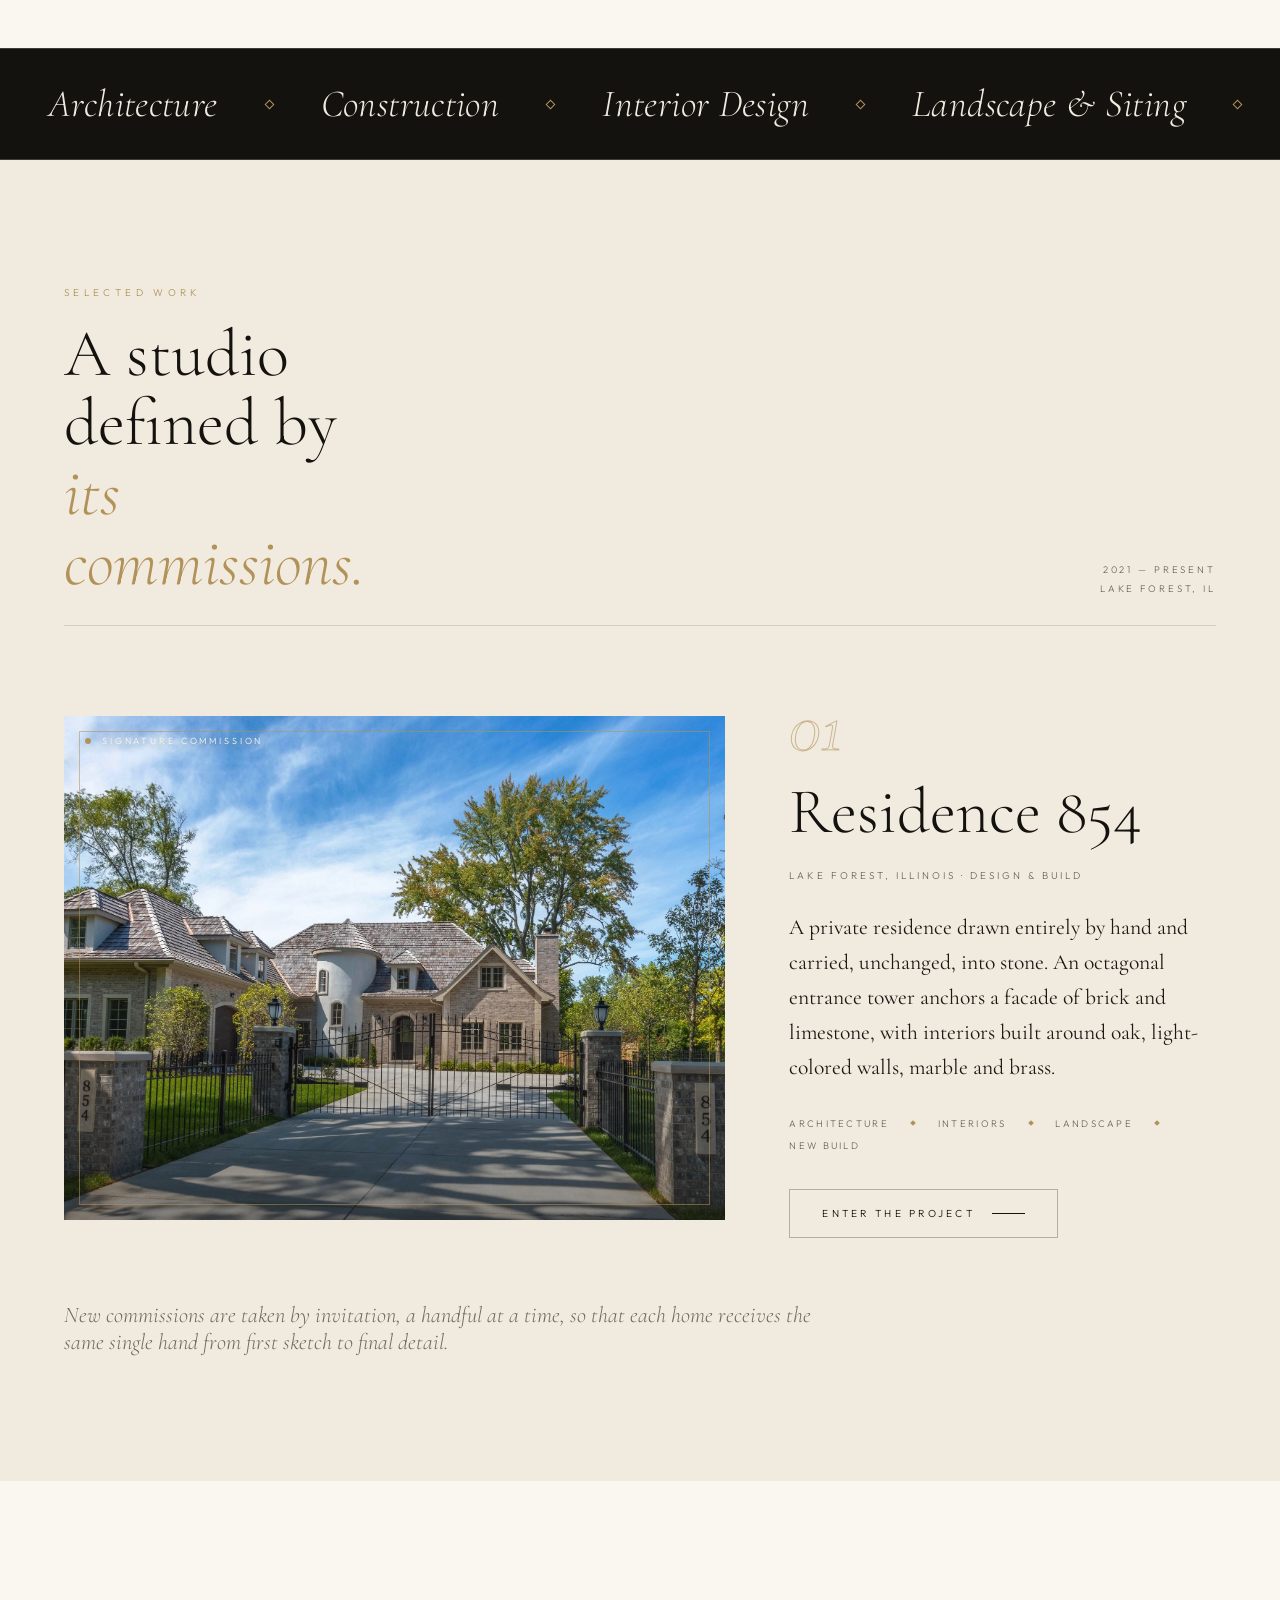
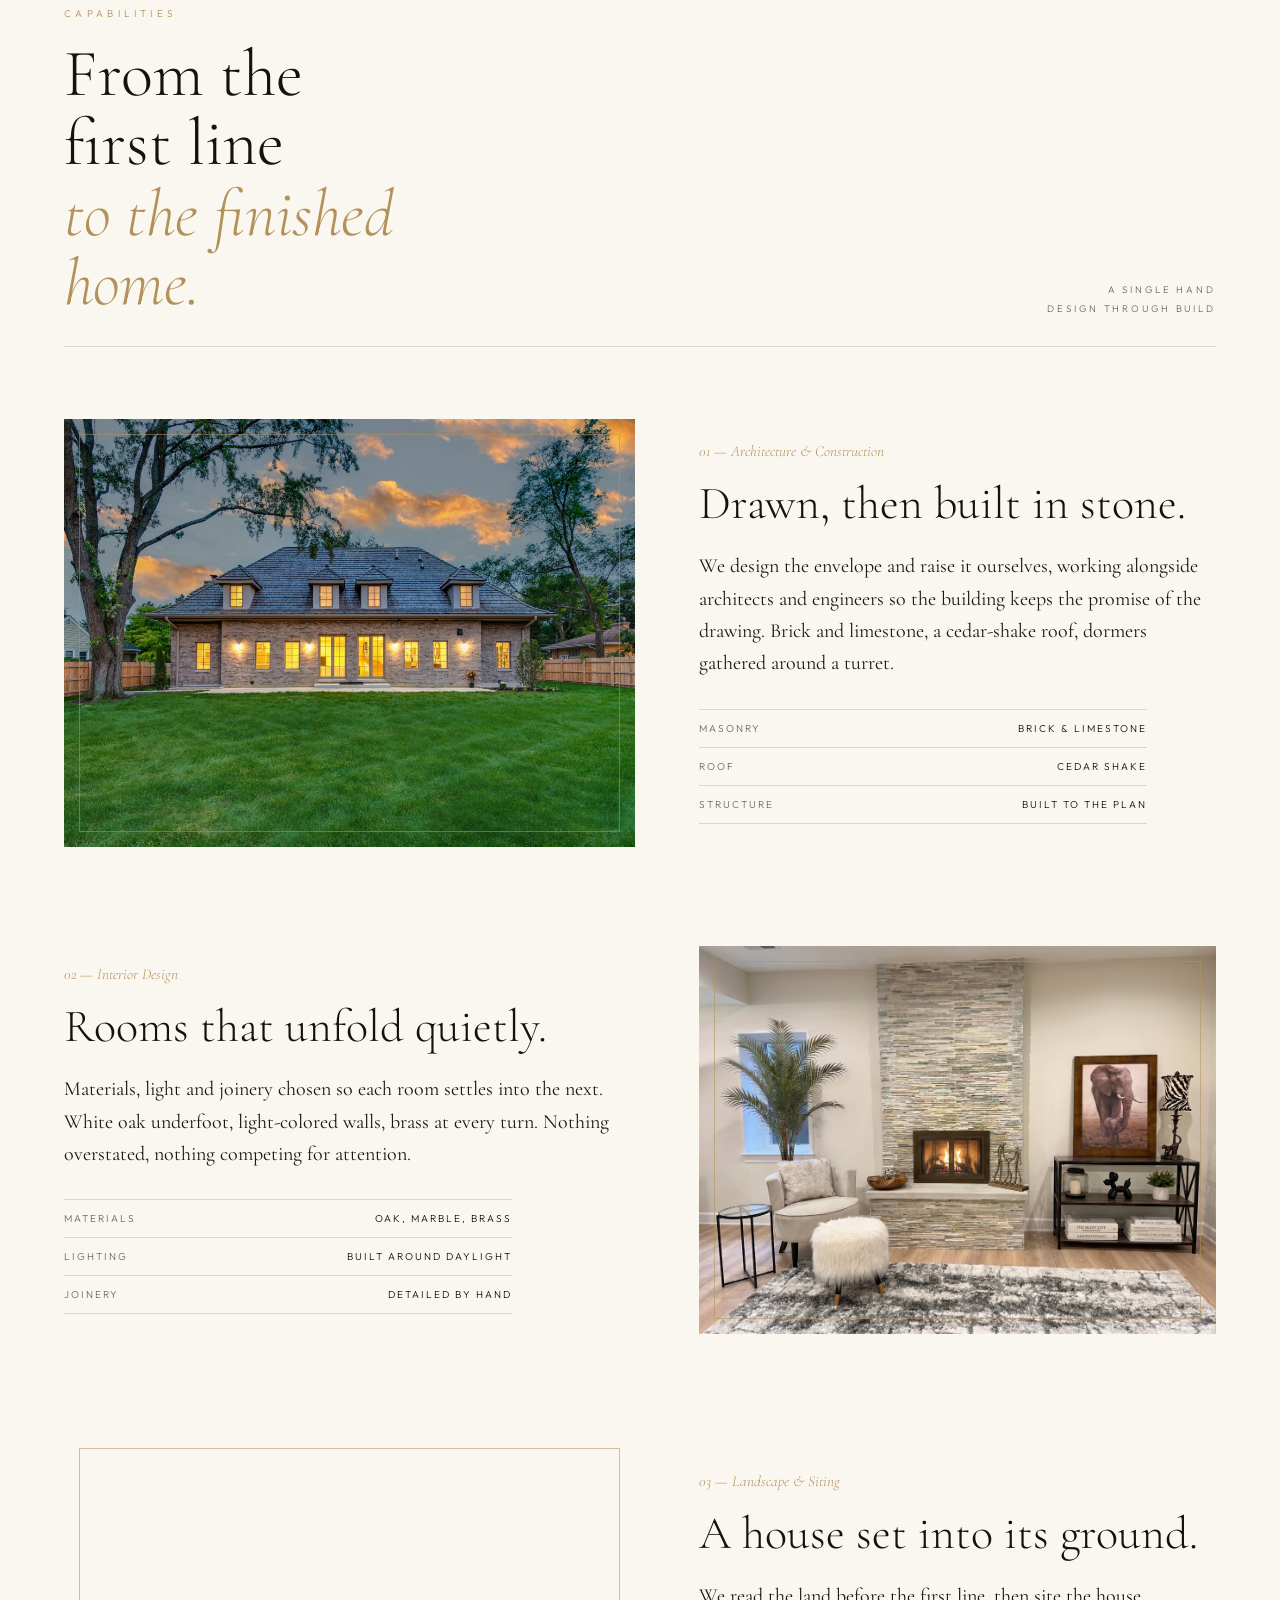
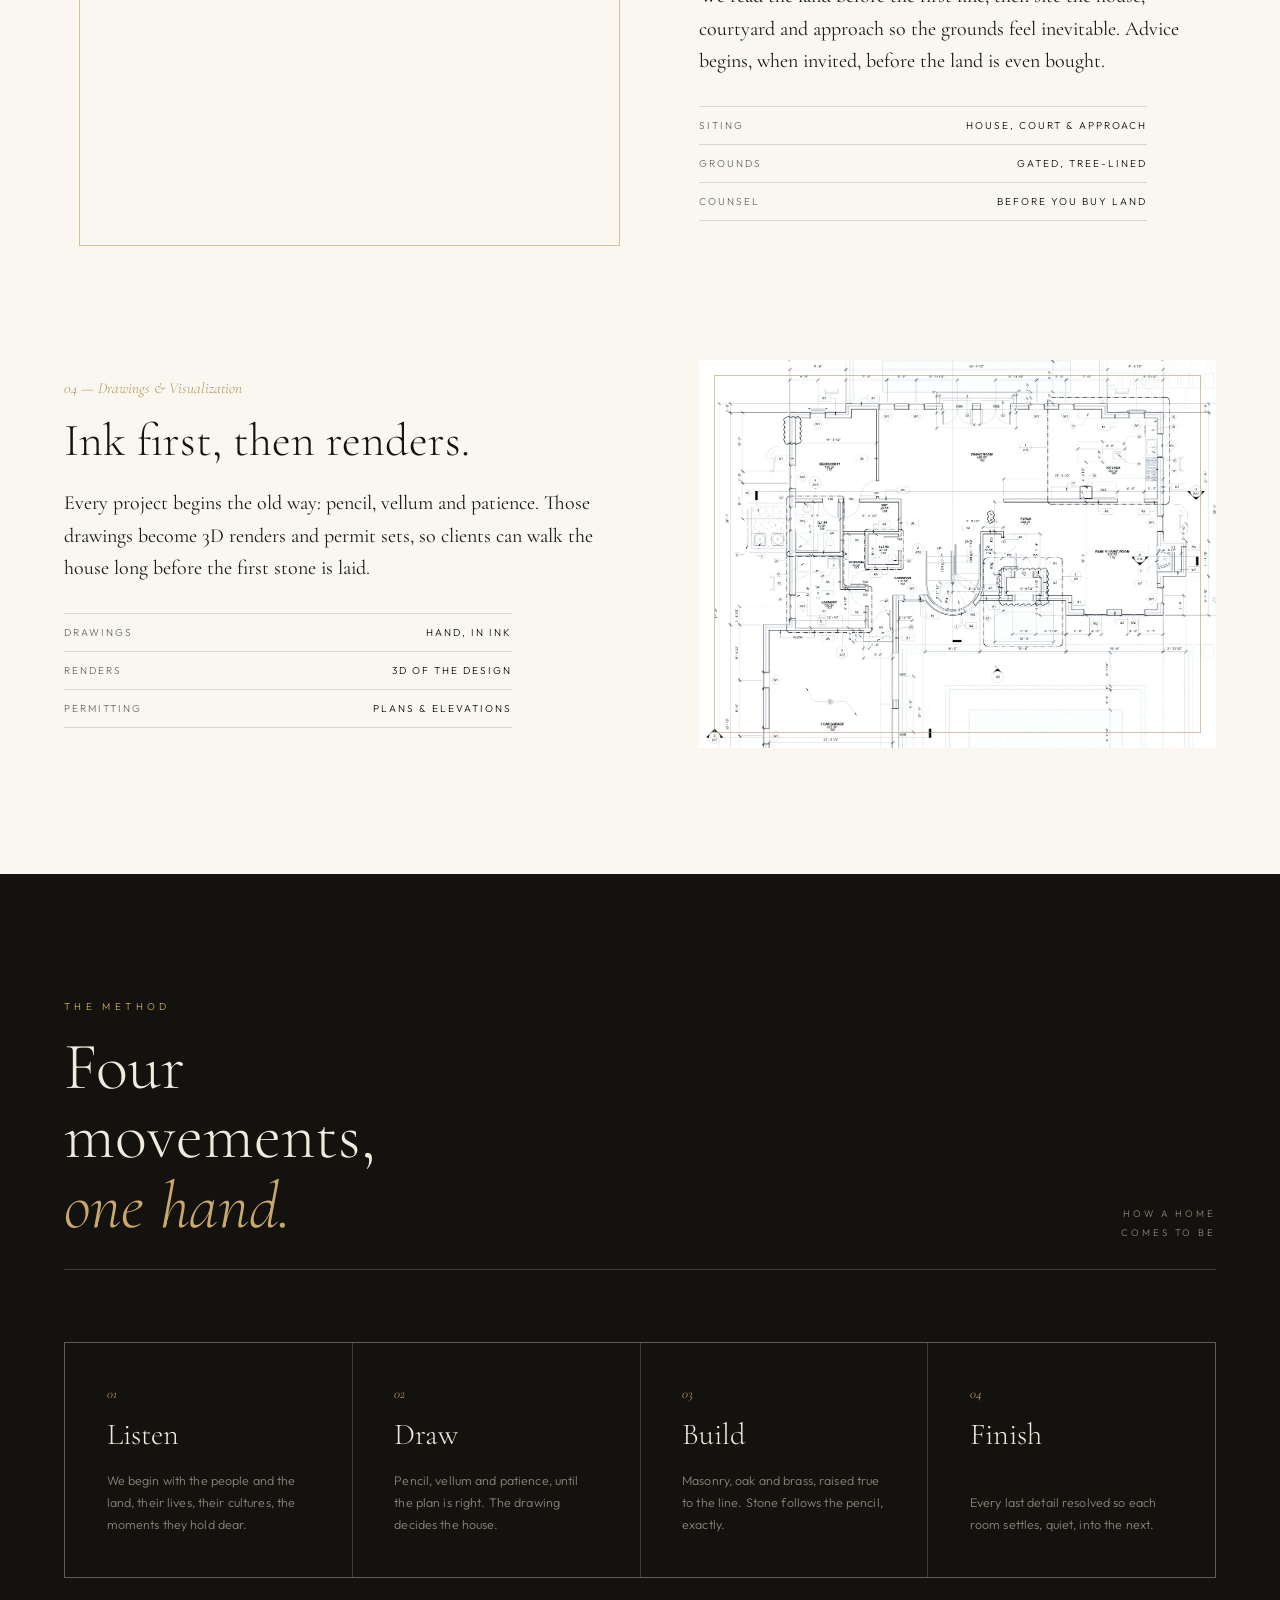
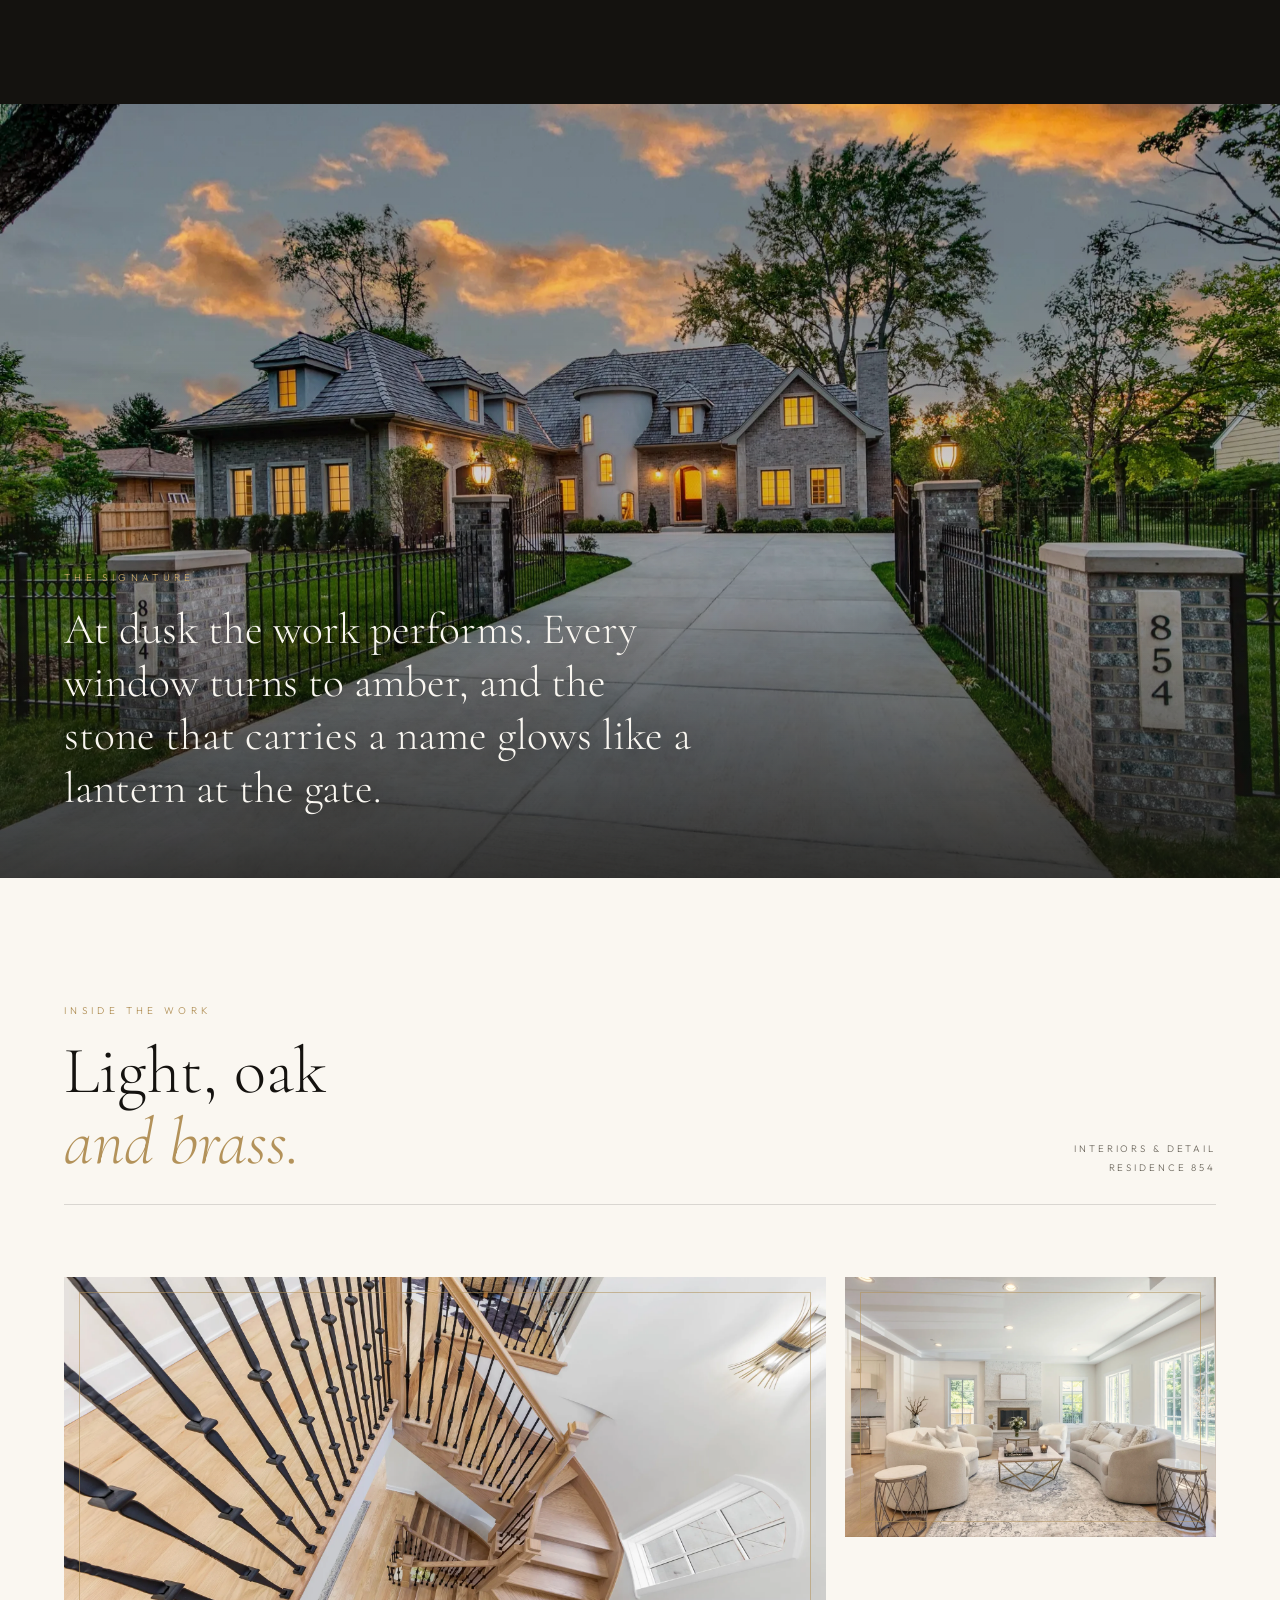
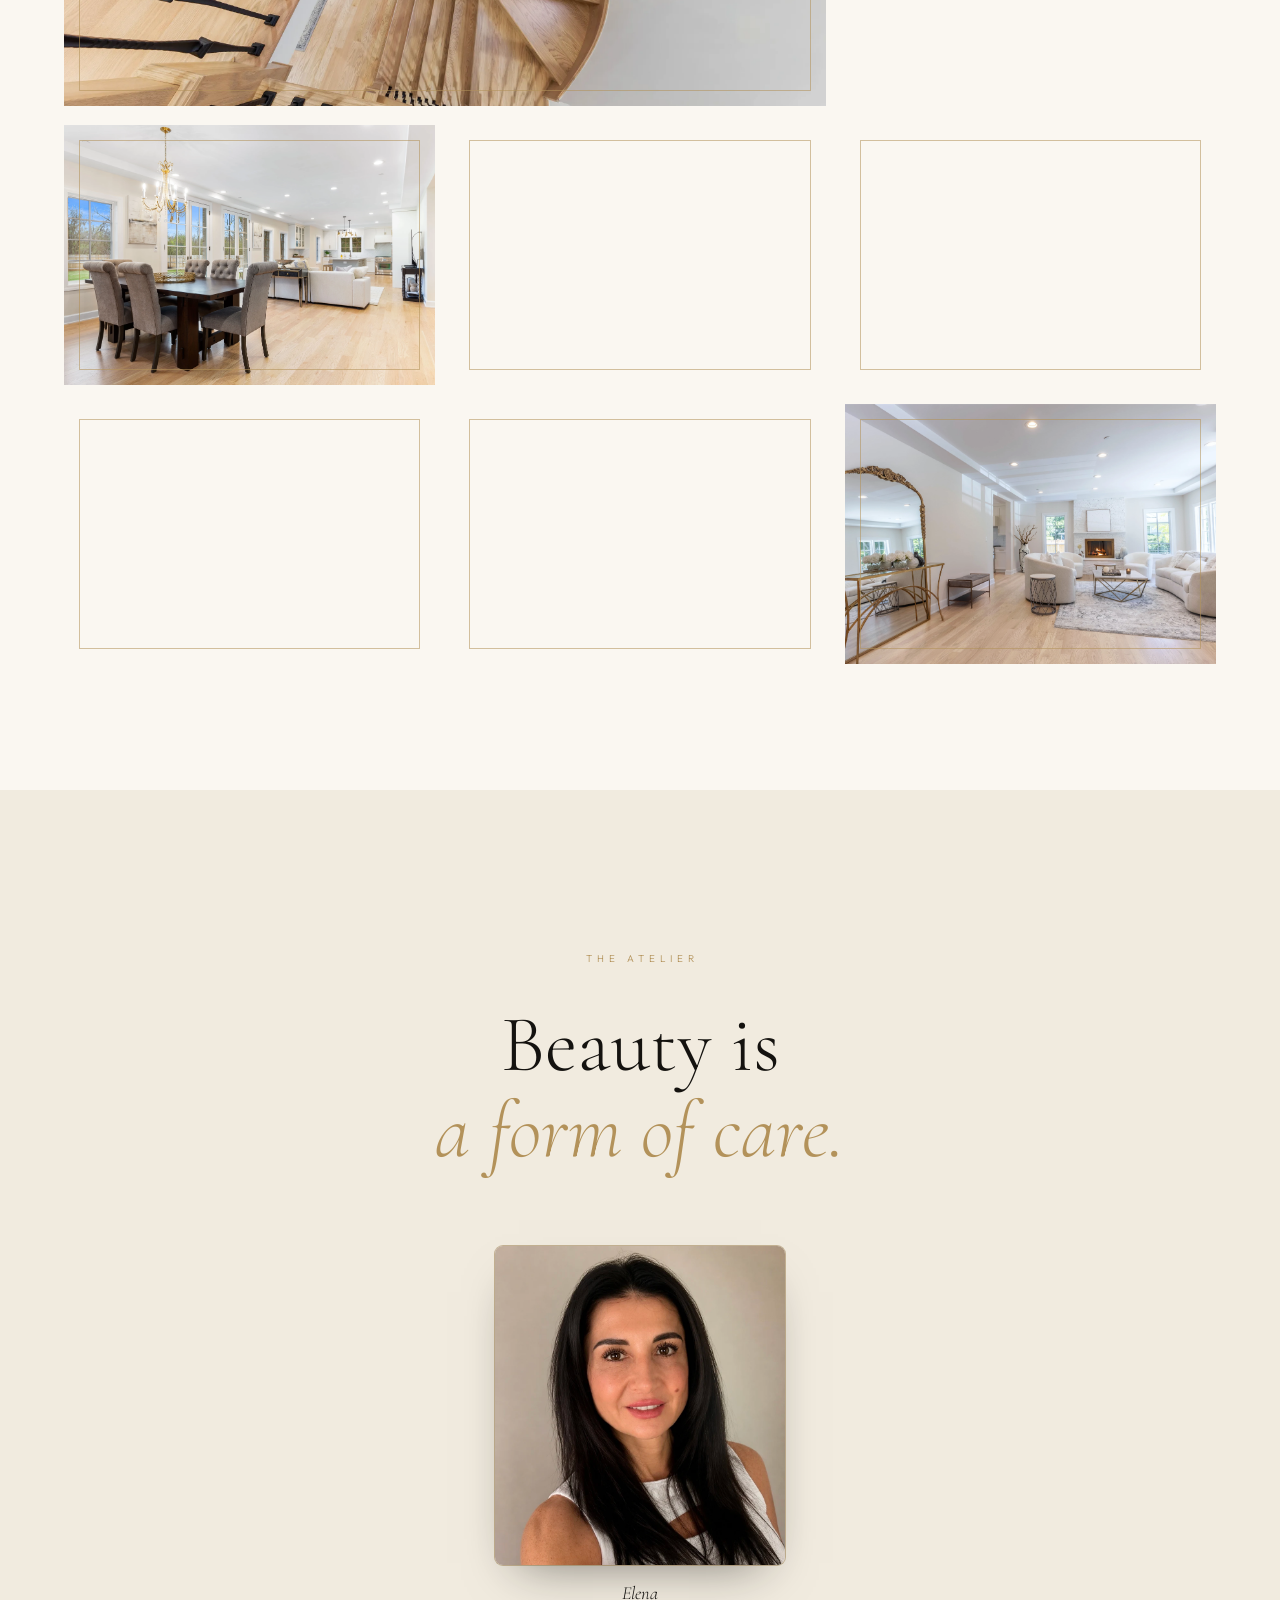
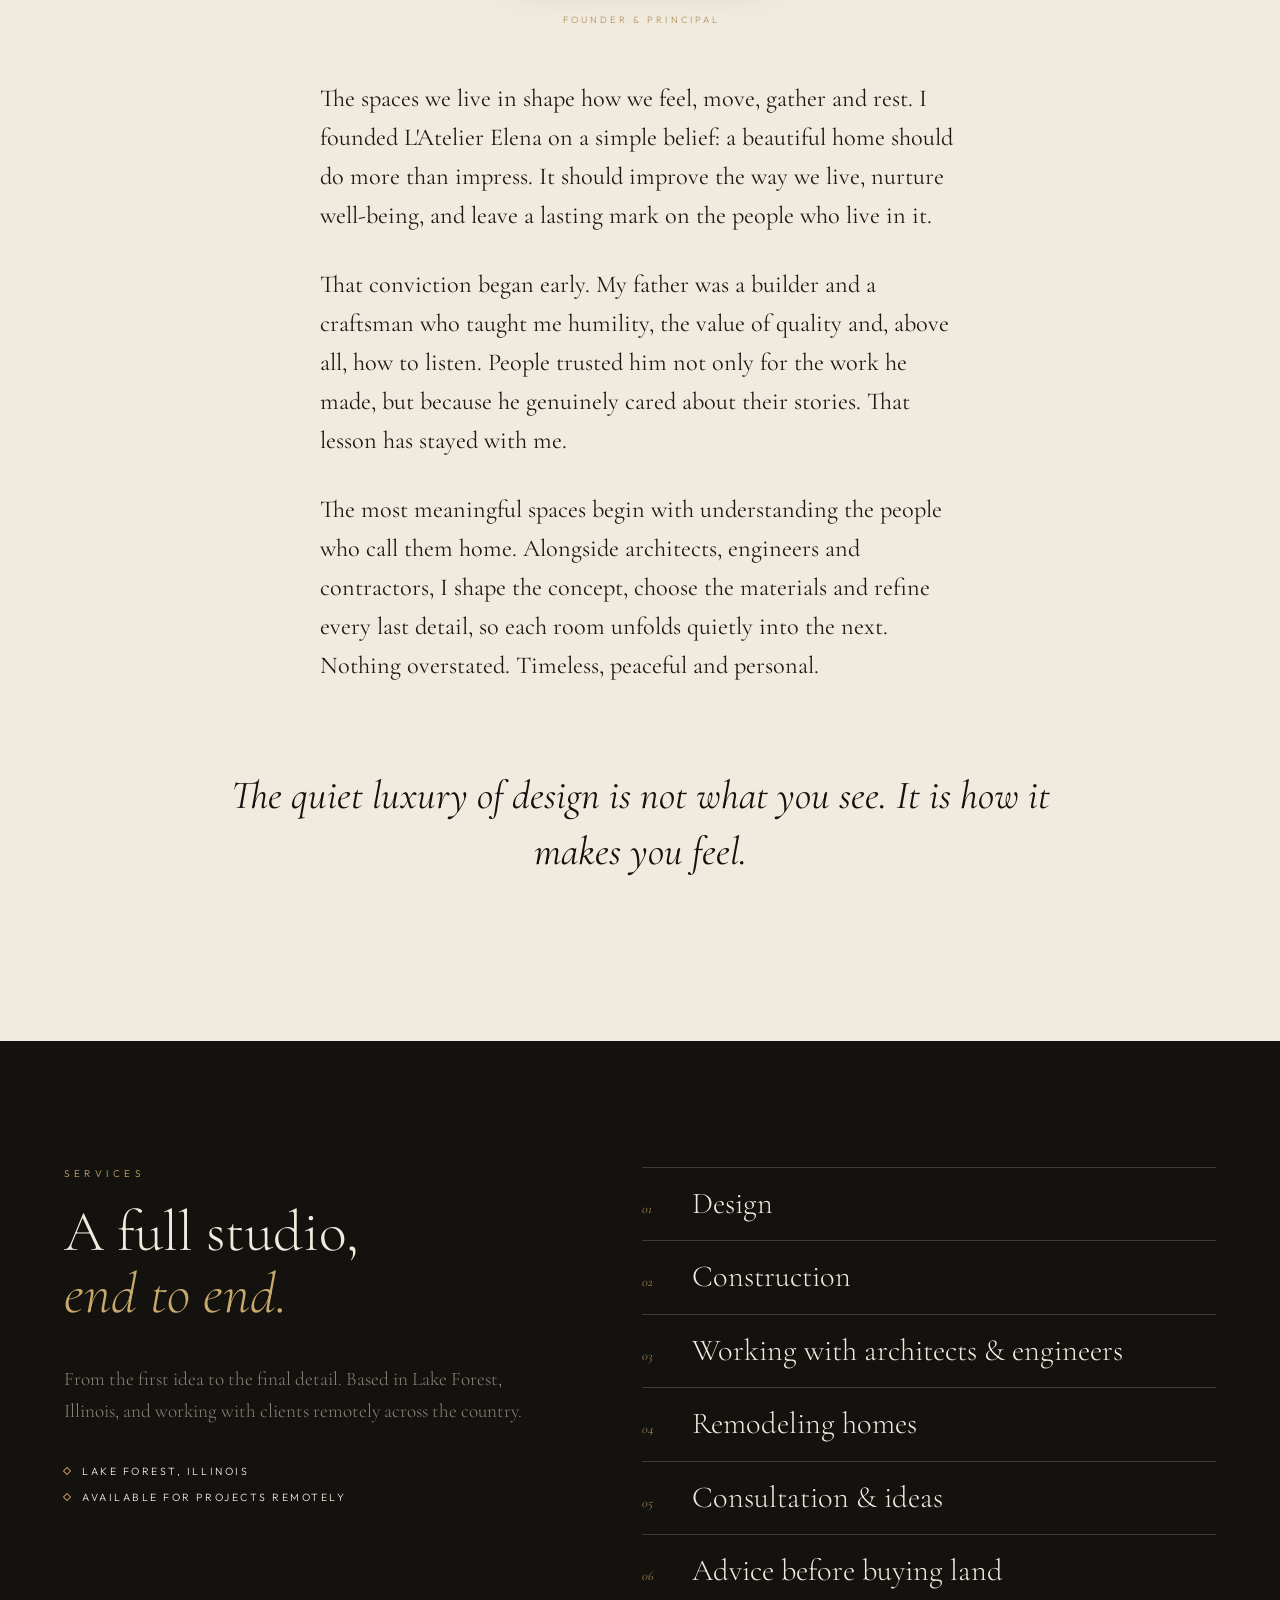
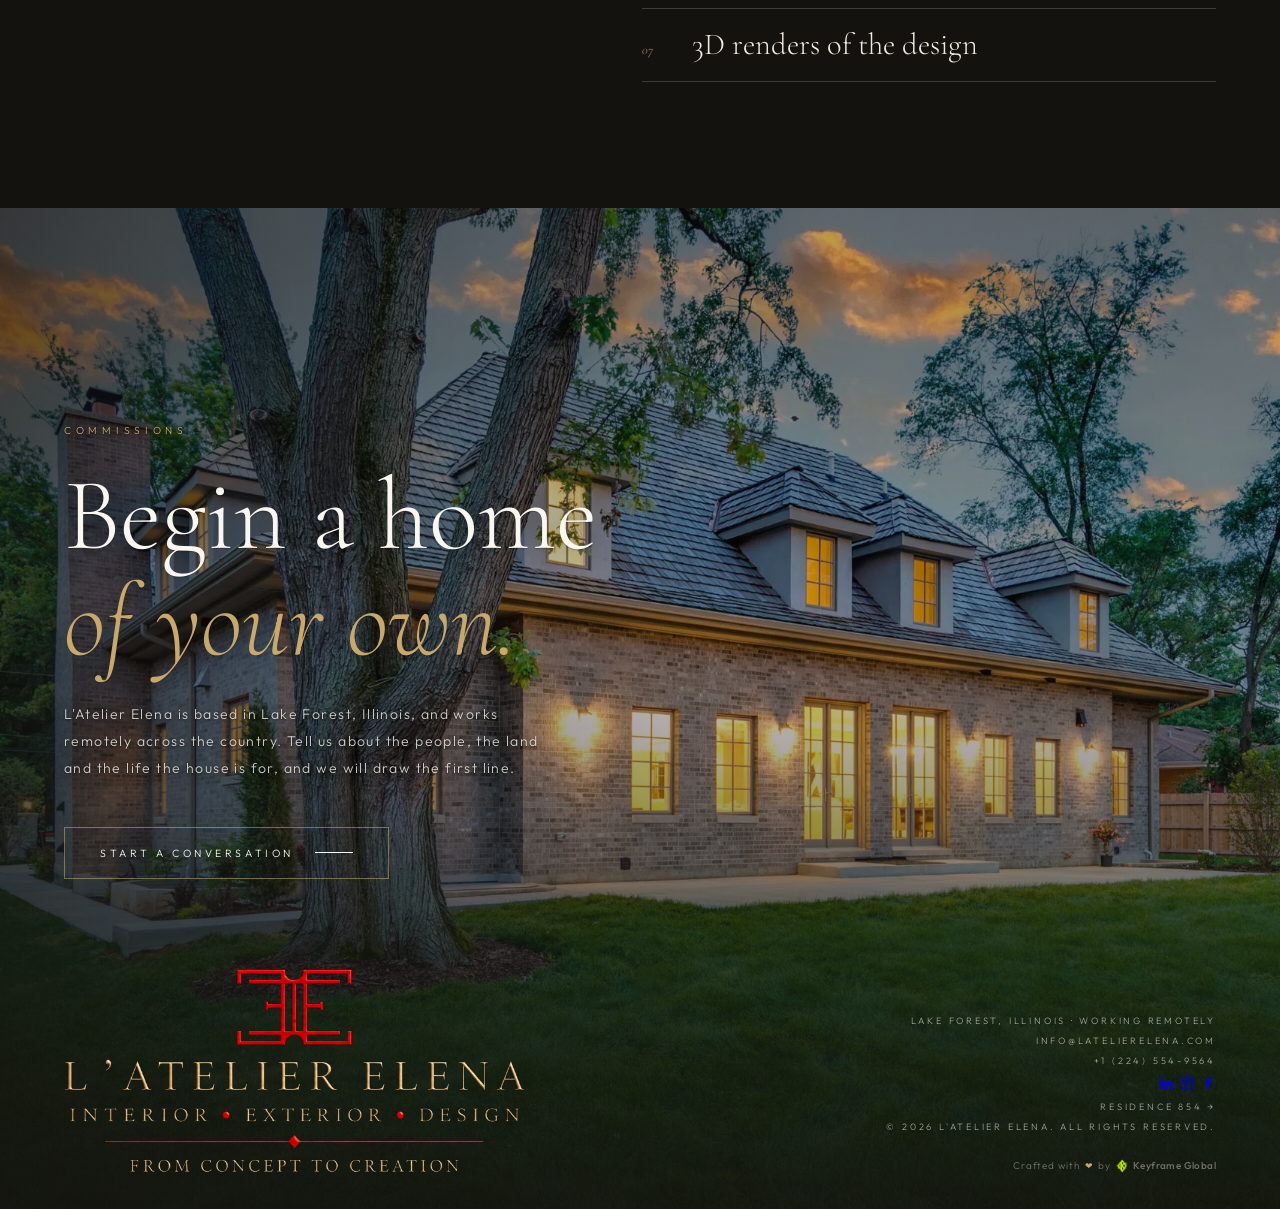
==== commit f164690f: "Social update" ====
--- a/index.html
+++ b/index.html
@@ -38,8 +38,8 @@
   <link rel="preconnect" href="https://fonts.googleapis.com" />
   <link rel="preconnect" href="https://fonts.gstatic.com" crossorigin />
   <link href="https://fonts.googleapis.com/css2?family=Cormorant+Garamond:ital,wght@0,300;0,400;0,500;1,300;1,400&family=Outfit:wght@200;300;400;500&display=swap" rel="stylesheet" />
-  <link rel="stylesheet" href="css/base.css" />
-  <link rel="stylesheet" href="css/studio.css" />
+  <link rel="stylesheet" href="css/base.css?v=3" />
+  <link rel="stylesheet" href="css/studio.css?v=2" />
 
   <script type="application/ld+json">
   {
@@ -66,7 +66,7 @@
         },
         "areaServed": { "@type": "Country", "name": "United States" },
         "knowsAbout": ["Residential architecture", "Interior design", "Custom home construction", "Landscape siting", "3D visualization", "Home remodeling"],
-        "sameAs": ["https://www.linkedin.com/in/elena-c-cracaoanu/"]
+        "sameAs": ["https://linkedin.com/company/latelierelena", "https://www.instagram.com/l.atelier.elena", "https://www.facebook.com/LatelierByElena"]
       },
       {
         "@type": "Person",
@@ -484,6 +484,6 @@
   <script src="https://cdn.jsdelivr.net/npm/gsap@3.12.5/dist/gsap.min.js"></script>
   <script src="https://cdn.jsdelivr.net/npm/gsap@3.12.5/dist/ScrollTrigger.min.js"></script>
   <script src="https://cdn.jsdelivr.net/npm/lenis@1.1.18/dist/lenis.min.js"></script>
-  <script src="js/home.js"></script>
+  <script src="js/home.js?v=3"></script>
 </body>
 </html>
